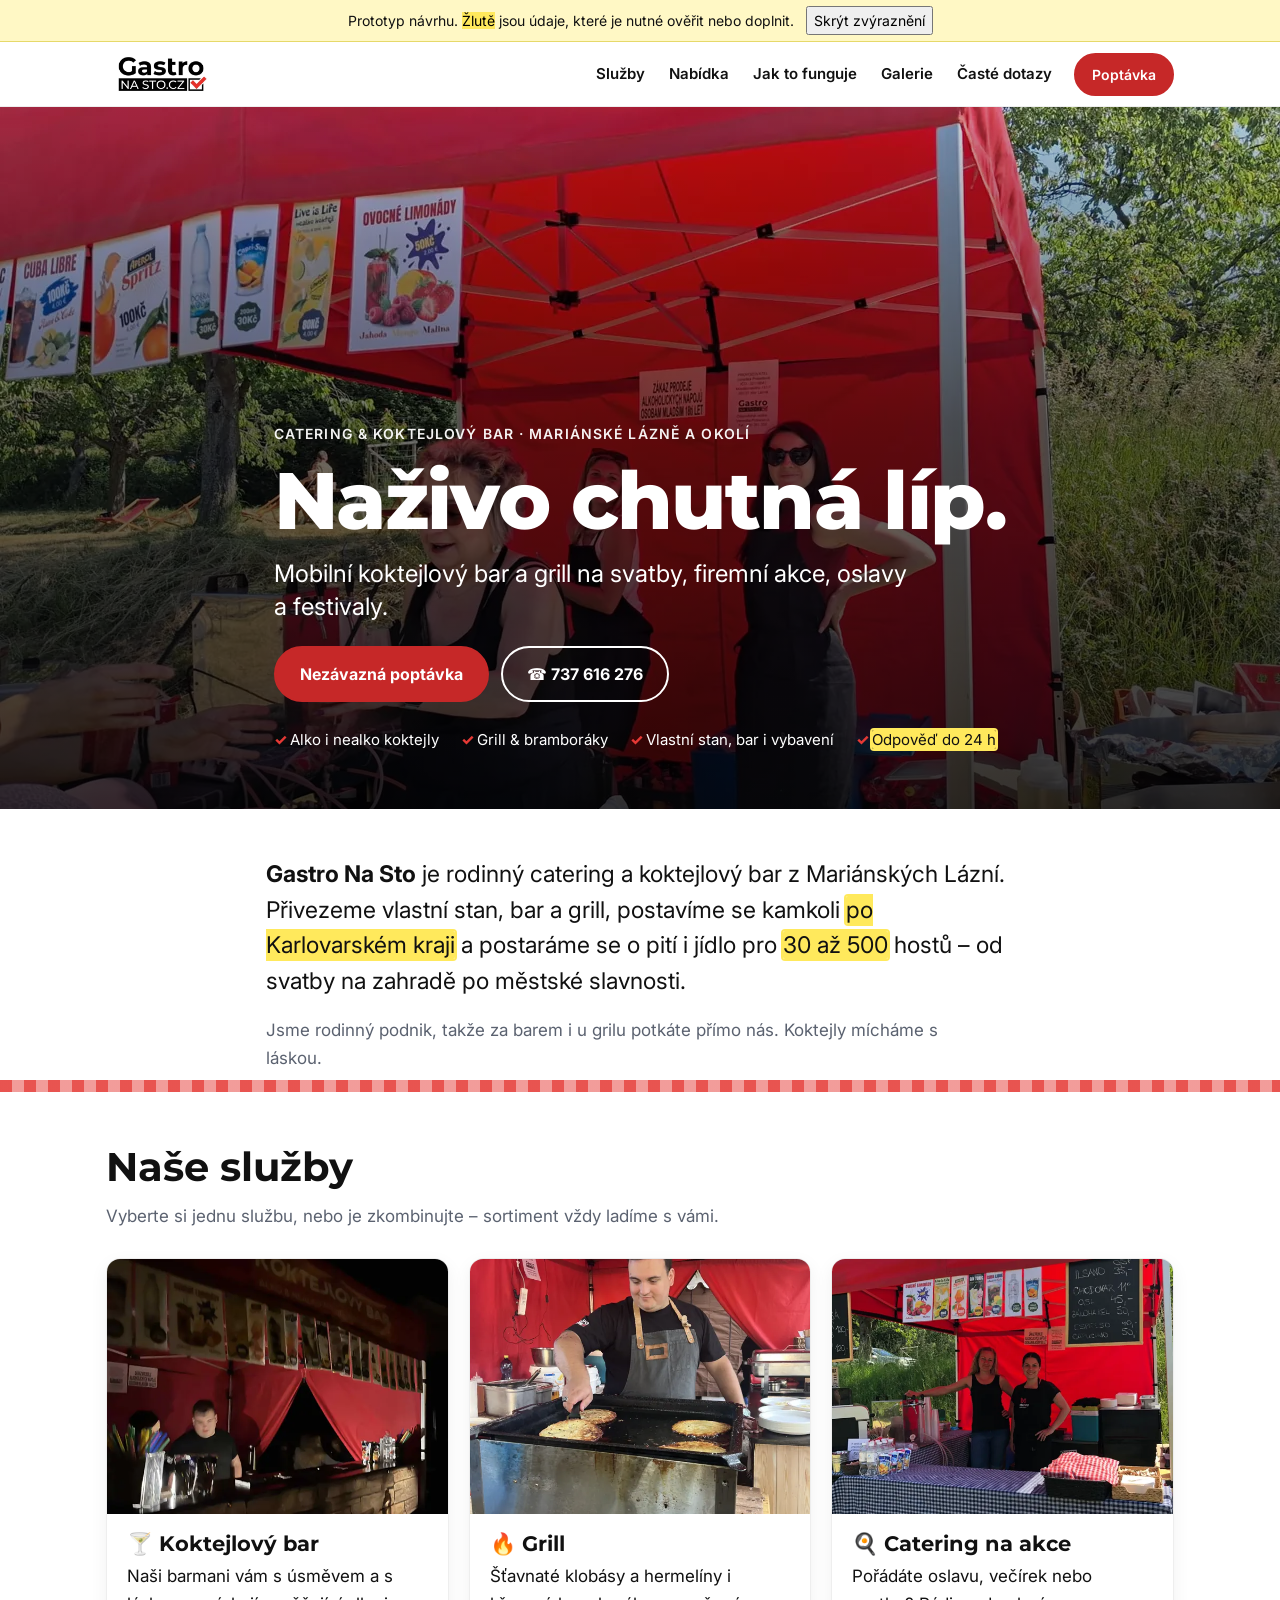
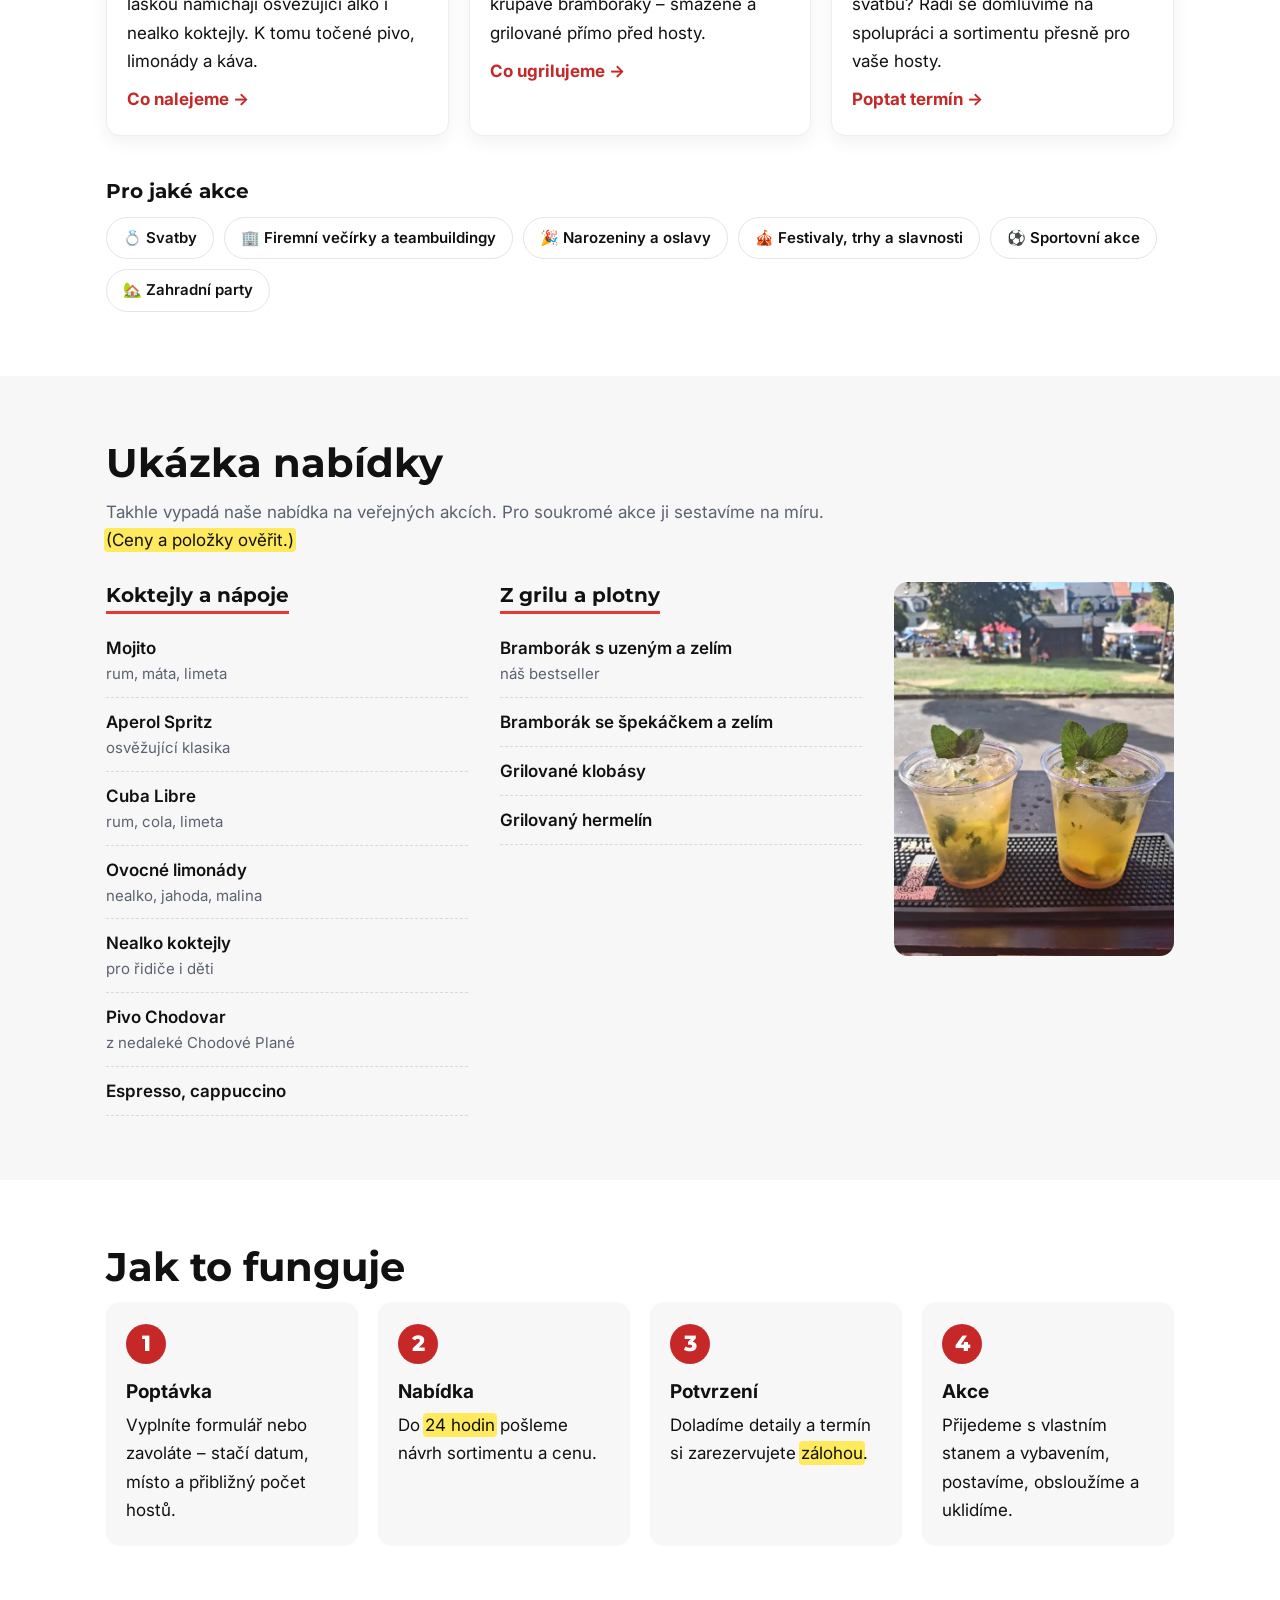
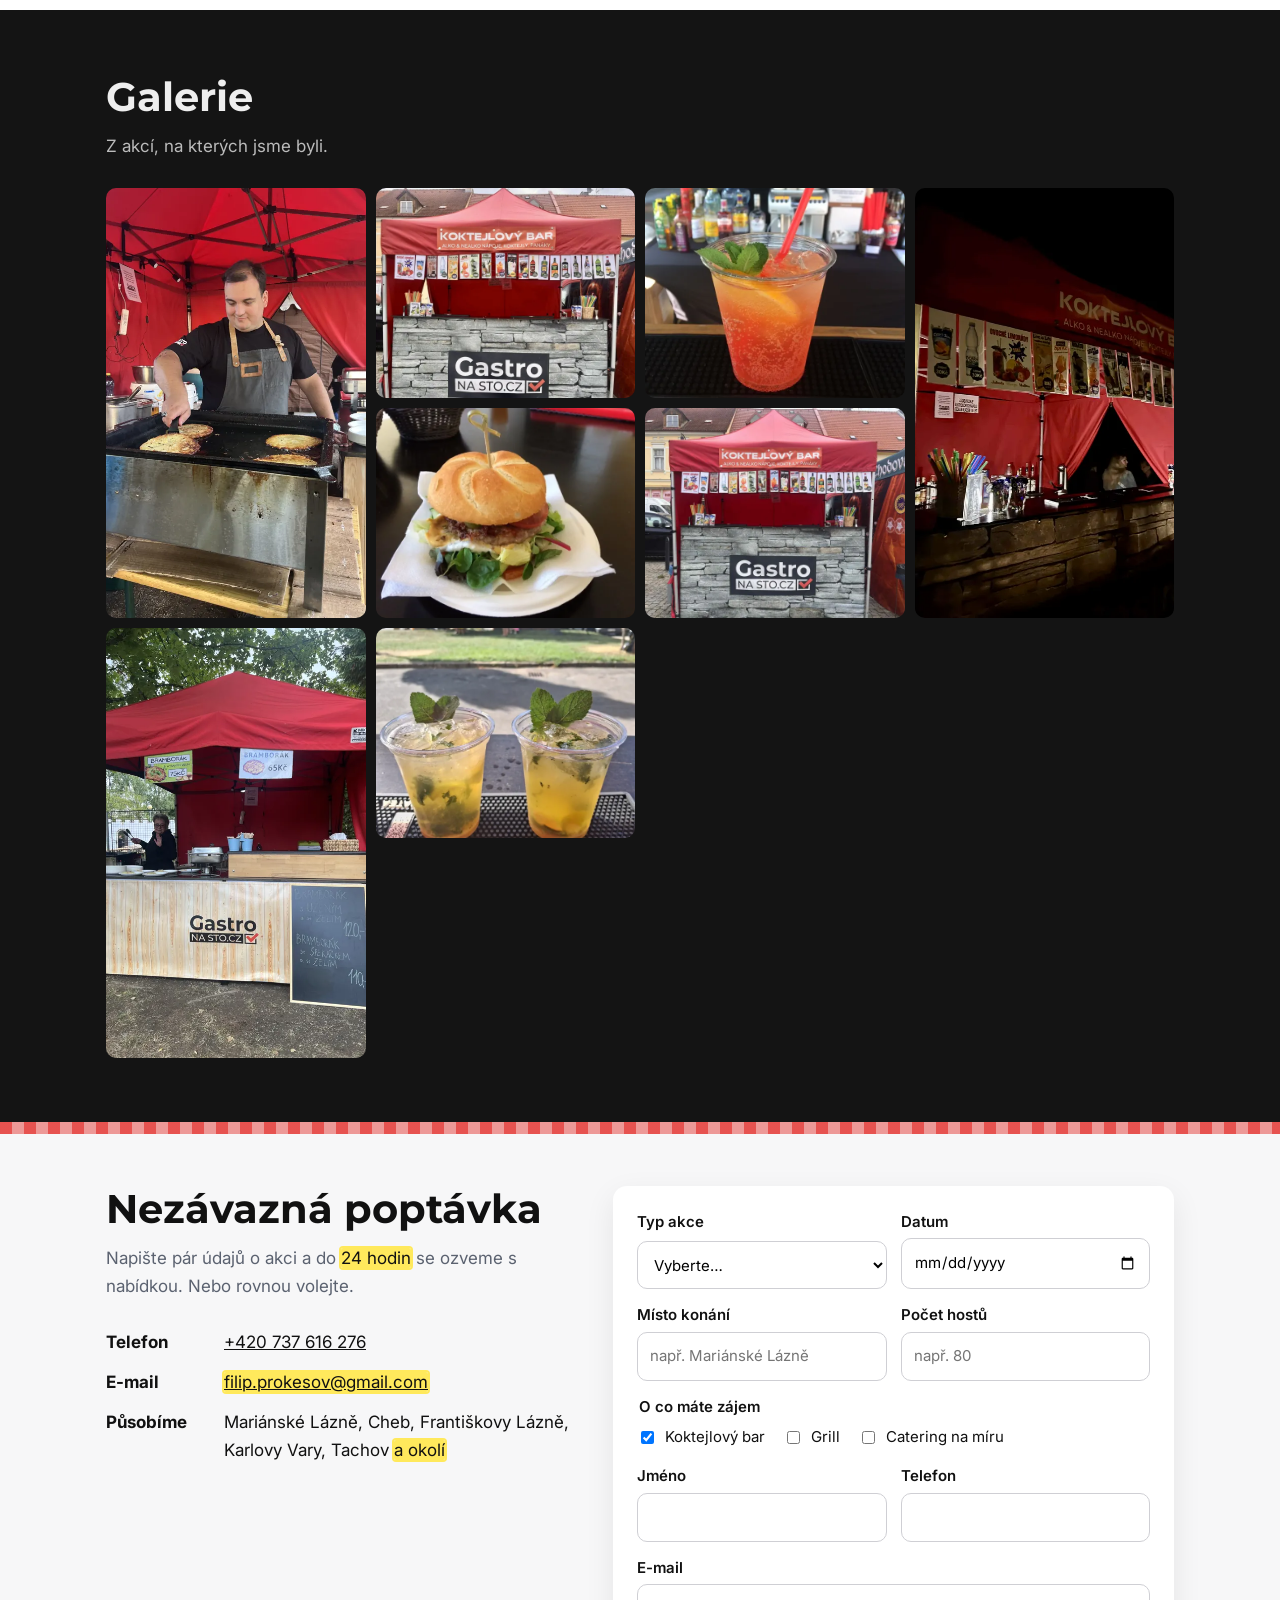
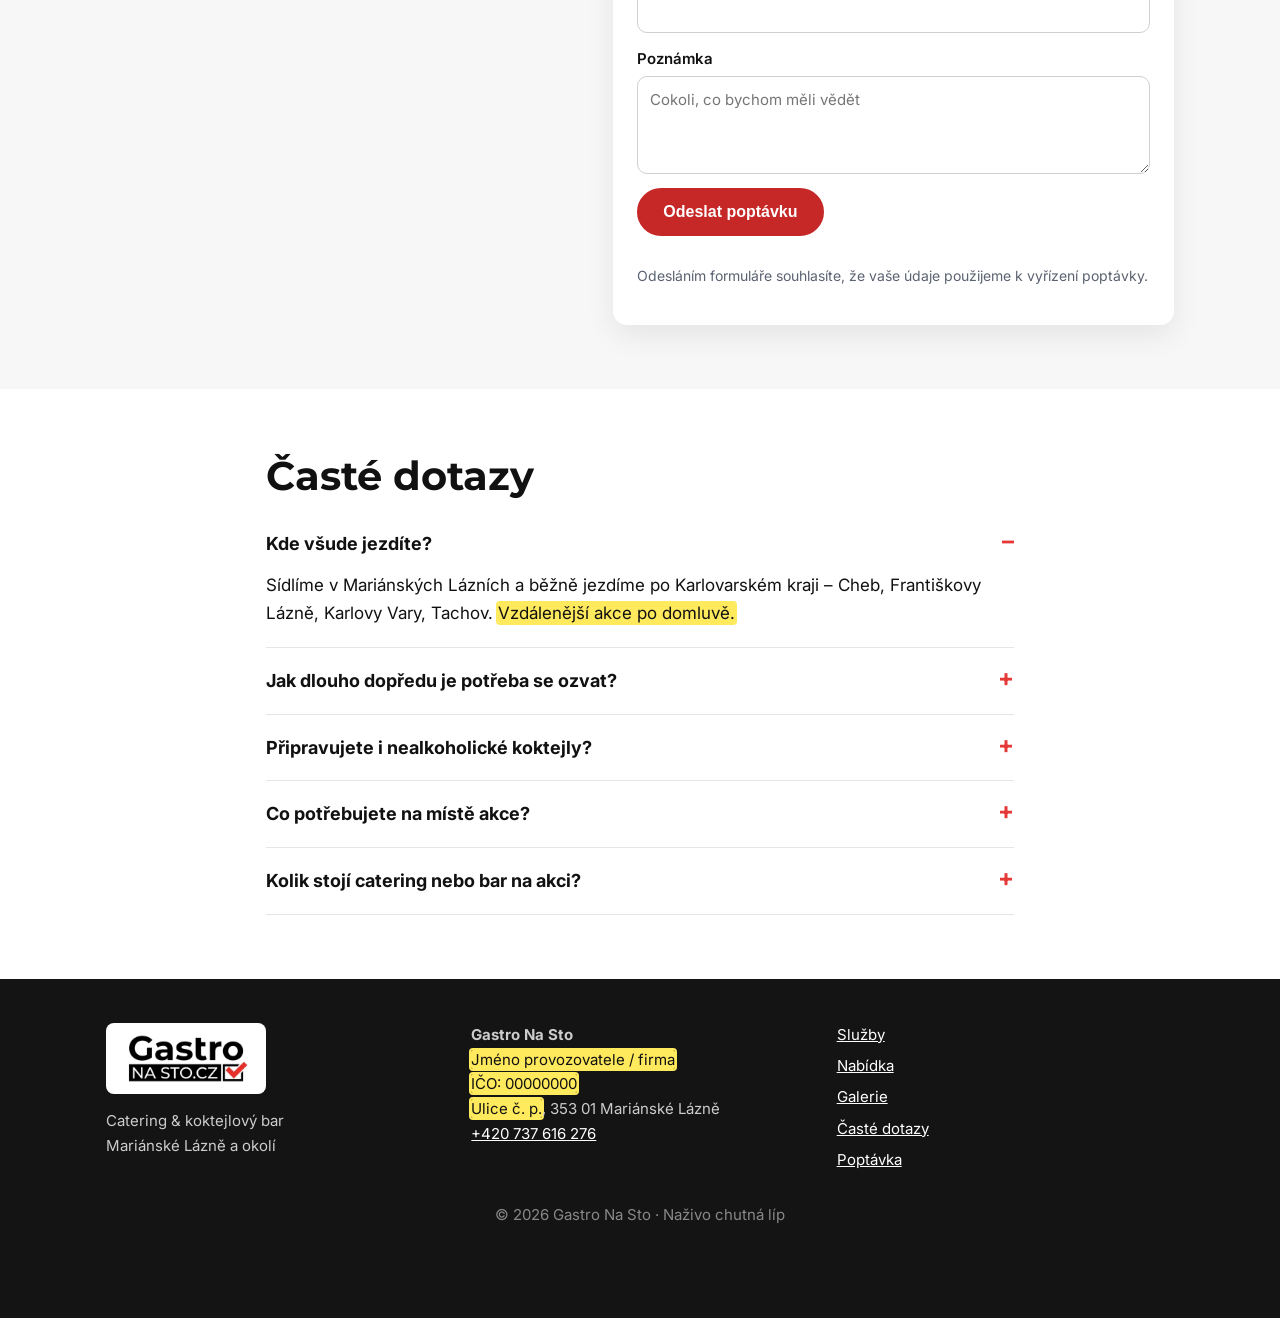
==== navrh/index.html @ 8b4c2d2b "Odstranit recenzi a hamburger z nabídky Co-Authored-By: Claude Opus 5.5 (1M context) <noreply@anthro" ====
<!doctype html>
<html lang="cs">
<head>
<meta charset="utf-8">
<meta name="viewport" content="width=device-width, initial-scale=1">
<title>Catering a koktejlový bar na akce | Mariánské Lázně | Gastro Na Sto</title>
<meta name="description" content="Mobilní koktejlový bar a grill na svatby, firemní večírky, oslavy a festivaly v Mariánských Lázních a okolí. Alko i nealko koktejly, bramboráky, klobásy. Nezávazná poptávka do 24 h.">
<link rel="canonical" href="https://gastronasto.eu/">
<meta name="robots" content="index, follow, max-image-preview:large">
<meta name="theme-color" content="#c62828">

<meta property="og:type" content="website">
<meta property="og:locale" content="cs_CZ">
<meta property="og:site_name" content="Gastro Na Sto">
<meta property="og:title" content="Gastro Na Sto – catering a koktejlový bar na vaši akci">
<meta property="og:description" content="Naživo chutná líp. Koktejlový bar a grill na svatby, firemní akce a festivaly v Mariánských Lázních a okolí.">
<meta property="og:url" content="https://gastronasto.eu/">
<meta property="og:image" content="https://gastronasto.eu/img/og-image.jpg">
<meta property="og:image:width" content="1200">
<meta property="og:image:height" content="630">
<meta name="twitter:card" content="summary_large_image">

<link rel="icon" href="img/favicon-32.png" sizes="32x32">
<link rel="apple-touch-icon" href="img/apple-touch-icon.png">
<link rel="preload" as="image" href="img/hero-1280.webp" imagesrcset="img/hero-640.webp 640w, img/hero-1280.webp 1280w" imagesizes="100vw">
<link rel="preconnect" href="https://fonts.googleapis.com">
<link rel="preconnect" href="https://fonts.gstatic.com" crossorigin>
<link href="https://fonts.googleapis.com/css2?family=Montserrat:wght@700;800&family=Inter:wght@400;600&display=swap" rel="stylesheet">
<link rel="stylesheet" href="style.css">

<!-- Strukturovaná data: firma, oblast působnosti, služby, FAQ. Žluté [DOPLNIT] hodnoty je nutné vyplnit před nasazením. -->
<script type="application/ld+json">
{
  "@context": "https://schema.org",
  "@graph": [
    {
      "@type": ["LocalBusiness", "FoodEstablishment"],
      "@id": "https://gastronasto.eu/#firma",
      "name": "Gastro Na Sto",
      "slogan": "Naživo chutná líp",
      "description": "Rodinný mobilní koktejlový bar a grill z Mariánských Lázní. Catering na svatby, firemní večírky, oslavy, festivaly a trhy v Mariánských Lázních a okolí.",
      "url": "https://gastronasto.eu/",
      "logo": "https://gastronasto.eu/img/logo.png",
      "image": ["https://gastronasto.eu/img/og-image.jpg"],
      "telephone": "+420737616276",
      "email": "filip.prokesov@gmail.com",
      "priceRange": "$$",
      "servesCuisine": ["Česká kuchyně", "Grill", "Koktejly"],
      "address": {
        "@type": "PostalAddress",
        "addressLocality": "Mariánské Lázně",
        "addressRegion": "Karlovarský kraj",
        "postalCode": "353 01",
        "addressCountry": "CZ"
      },
      "areaServed": [
        {"@type": "City", "name": "Mariánské Lázně"},
        {"@type": "City", "name": "Cheb"},
        {"@type": "City", "name": "Františkovy Lázně"},
        {"@type": "City", "name": "Karlovy Vary"},
        {"@type": "City", "name": "Tachov"},
        {"@type": "AdministrativeArea", "name": "Karlovarský kraj"}
      ],
      "hasOfferCatalog": {
        "@type": "OfferCatalog",
        "name": "Služby",
        "itemListElement": [
          {"@type": "Offer", "itemOffered": {"@type": "Service", "name": "Mobilní koktejlový bar", "description": "Alko i nealko koktejly, limonády, pivo a káva s obsluhou barmanů."}},
          {"@type": "Offer", "itemOffered": {"@type": "Service", "name": "Grill a street food", "description": "Klobásy, grilovaný hermelín, bramboráky."}},
          {"@type": "Offer", "itemOffered": {"@type": "Service", "name": "Catering na soukromé a firemní akce", "description": "Svatby, oslavy, firemní večírky – sortiment na míru."}}
        ]
      }
    },
    {
      "@type": "WebSite",
      "@id": "https://gastronasto.eu/#web",
      "url": "https://gastronasto.eu/",
      "name": "Gastro Na Sto",
      "inLanguage": "cs-CZ",
      "publisher": {"@id": "https://gastronasto.eu/#firma"}
    },
    {
      "@type": "FAQPage",
      "mainEntity": [
        {"@type": "Question", "name": "Kde všude jezdíte?", "acceptedAnswer": {"@type": "Answer", "text": "Sídlíme v Mariánských Lázních a běžně jezdíme po Karlovarském kraji – Cheb, Františkovy Lázně, Karlovy Vary, Tachov. Vzdálenější akce po domluvě."}},
        {"@type": "Question", "name": "Jak dlouho dopředu je potřeba se ozvat?", "acceptedAnswer": {"@type": "Answer", "text": "Na letní sezónu a svatby doporučujeme poptat 2–3 měsíce předem. Menší akce zvládneme i za pár týdnů, pokud máme volný termín."}},
        {"@type": "Question", "name": "Připravujete i nealkoholické koktejly?", "acceptedAnswer": {"@type": "Answer", "text": "Ano. Kromě klasik jako Mojito, Aperol Spritz nebo Cuba Libre připravujeme nealko verze a ovocné limonády."}},
        {"@type": "Question", "name": "Co potřebujete na místě akce?", "acceptedAnswer": {"@type": "Answer", "text": "Rovnou plochu zhruba 3 × 3 m pro stan a přípojku elektřiny 230 V. Stan, bar, grill i nádobí vozíme vlastní."}},
        {"@type": "Question", "name": "Kolik stojí catering nebo bar na akci?", "acceptedAnswer": {"@type": "Answer", "text": "Cena záleží na počtu hostů, délce akce a sortimentu. Po vyplnění poptávky pošleme nezávaznou nabídku do 24 hodin."}}
      ]
    }
  ]
}
</script>
</head>
<body class="show-todo">

<div class="proto-bar" role="note">
  Prototyp návrhu. <mark class="todo-mark">Žlutě</mark> jsou údaje, které je nutné ověřit nebo doplnit.
  <button type="button" id="toggle-todo">Skrýt zvýraznění</button>
</div>

<a class="skip" href="#obsah">Přeskočit na obsah</a>

<header class="gns-header">
  <div class="gns-wrap gns-header__in">
    <a href="#top" class="brand" aria-label="Gastro Na Sto – úvod">
      <img src="img/logo.webp" width="400" height="160" alt="Gastro Na Sto">
    </a>
    <button class="nav-toggle" aria-expanded="false" aria-controls="menu">
      <span class="sr">Menu</span><span class="bars" aria-hidden="true"></span>
    </button>
    <nav id="menu" class="nav" aria-label="Hlavní menu">
      <ul>
        <li><a href="#sluzby">Služby</a></li>
        <li><a href="#nabidka">Nabídka</a></li>
        <li><a href="#jak-to-funguje">Jak to funguje</a></li>
        <li><a href="#galerie">Galerie</a></li>
        <li><a href="#faq">Časté dotazy</a></li>
        <li class="nav-cta"><a class="gns-btn gns-btn--sm" href="#poptavka">Poptávka</a></li>
      </ul>
    </nav>
  </div>
</header>

<section id="top" class="gns-hero">
  <picture>
    <source type="image/webp" srcset="img/hero-640.webp 640w, img/hero-1280.webp 1280w" sizes="100vw">
    <img class="gns-hero__img" src="img/hero-1280.webp" alt="Obsluha Gastro Na Sto podává nápoje na letní akci pod červeným stanem" fetchpriority="high" width="1280" height="960">
  </picture>
  <div class="gns-hero__overlay"></div>
  <div class="gns-hero__inner gns-wrap">
    <p class="eyebrow">Catering &amp; koktejlový bar · Mariánské Lázně a okolí</p>
    <h1>
      <span class="display">Naživo chutná líp.</span>
      <span class="h1-sub">Mobilní koktejlový bar a grill na svatby, firemní akce, oslavy a festivaly.</span>
    </h1>
    <p class="hero-cta">
      <a class="gns-btn" href="#poptavka">Nezávazná poptávka</a>
      <a class="gns-btn gns-btn--ghost" href="tel:+420737616276">☎ 737 616 276</a>
    </p>
    <ul class="hero-points">
      <li>Alko i nealko koktejly</li>
      <li>Grill &amp; bramboráky</li>
      <li>Vlastní stan, bar i vybavení</li>
      <li><span data-todo>Odpověď do 24 h</span></li>
    </ul>
  </div>
</section>

<main id="obsah">

<!-- Krátký „odpovědní“ odstavec: přesně tohle si vytáhne Google i AI asistenti jako shrnutí firmy -->
<section class="gns-section intro">
  <div class="gns-wrap narrow">
    <p class="lead-xl">
      <strong>Gastro Na Sto</strong> je rodinný catering a koktejlový bar z Mariánských Lázní.
      Přivezeme vlastní stan, bar a grill, postavíme se kamkoli <span data-todo>po Karlovarském kraji</span>
      a postaráme se o pití i jídlo pro <span data-todo>30 až 500</span> hostů – od svatby na zahradě po městské slavnosti.
    </p>
    <p class="lead">Jsme rodinný podnik, takže za barem i u grilu potkáte přímo nás. Koktejly mícháme s láskou.</p>
  </div>
</section>

<section id="sluzby" class="gns-section gingham-top">
  <div class="gns-wrap">
    <h2>Naše služby</h2>
    <p class="lead">Vyberte si jednu službu, nebo je zkombinujte – sortiment vždy ladíme s vámi.</p>
    <div class="cards">
      <article class="card">
        <img src="img/bar-vecer-640.webp" alt="Barman za pultem večerního koktejlového baru" loading="lazy" width="640" height="853">
        <div class="card__body">
          <h3>🍸 Koktejlový bar</h3>
          <p>Naši barmani vám s úsměvem a s láskou namíchají osvěžující alko i nealko koktejly. K tomu točené pivo, limonády a káva.</p>
          <a class="more" href="#nabidka">Co nalejeme →</a>
        </div>
      </article>
      <article class="card">
        <img src="img/kuchar-640.webp" alt="Kuchař smaží křupavé bramboráky na plotně" loading="lazy" width="640" height="853">
        <div class="card__body">
          <h3>🔥 Grill</h3>
          <p>Šťavnaté klobásy a hermelíny i křupavé bramboráky – smažené a grilované přímo před hosty.</p>
          <a class="more" href="#nabidka">Co ugrilujeme →</a>
        </div>
      </article>
      <article class="card">
        <img src="img/stanek-ubrus-640.webp" alt="Obsluha za stánkem s károvaným ubrusem" loading="lazy" width="640" height="853">
        <div class="card__body">
          <h3>🍳 Catering na akce</h3>
          <p>Pořádáte oslavu, večírek nebo svatbu? Rádi se domluvíme na spolupráci a sortimentu přesně pro vaše hosty.</p>
          <a class="more" href="#poptavka">Poptat termín →</a>
        </div>
      </article>
    </div>

    <h3 class="sub-h">Pro jaké akce</h3>
    <ul class="chips">
      <li>💍 Svatby</li><li>🏢 Firemní večírky a teambuildingy</li><li>🎉 Narozeniny a oslavy</li>
      <li>🎪 Festivaly, trhy a slavnosti</li><li>⚽ Sportovní akce</li><li>🏡 Zahradní party</li>
    </ul>
  </div>
</section>

<section id="nabidka" class="gns-section gns-section--alt">
  <div class="gns-wrap">
    <h2>Ukázka nabídky</h2>
    <p class="lead">Takhle vypadá naše nabídka na veřejných akcích. Pro soukromé akce ji sestavíme na míru. <span data-todo>(Ceny a položky ověřit.)</span></p>
    <div class="menu-grid">
      <div class="menu-col">
        <h3>Koktejly a nápoje</h3>
        <ul class="menu">
          <li><span>Mojito</span><em>rum, máta, limeta</em></li>
          <li><span>Aperol Spritz</span><em>osvěžující klasika</em></li>
          <li><span>Cuba Libre</span><em>rum, cola, limeta</em></li>
          <li><span>Ovocné limonády</span><em>nealko, jahoda, malina</em></li>
          <li><span>Nealko koktejly</span><em>pro řidiče i děti</em></li>
          <li><span>Pivo Chodovar</span><em>z nedaleké Chodové Plané</em></li>
          <li><span>Espresso, cappuccino</span><em></em></li>
        </ul>
      </div>
      <div class="menu-col">
        <h3>Z grilu a plotny</h3>
        <ul class="menu">
          <li><span>Bramborák s uzeným a zelím</span><em>náš bestseller</em></li>
          <li><span>Bramborák se špekáčkem a zelím</span><em></em></li>
          <li><span>Grilované klobásy</span><em></em></li>
          <li><span>Grilovaný hermelín</span><em></em></li>
        </ul>
      </div>
      <figure class="menu-photo">
        <img src="img/mojito-640.webp" alt="Dvě mojita s čerstvou mátou na barovém pultu" loading="lazy" width="640" height="853">
      </figure>
    </div>
  </div>
</section>

<section id="jak-to-funguje" class="gns-section">
  <div class="gns-wrap">
    <h2>Jak to funguje</h2>
    <ol class="steps">
      <li><strong>Poptávka</strong><span>Vyplníte formulář nebo zavoláte – stačí datum, místo a přibližný počet hostů.</span></li>
      <li><strong>Nabídka</strong><span>Do <span data-todo>24 hodin</span> pošleme návrh sortimentu a cenu.</span></li>
      <li><strong>Potvrzení</strong><span>Doladíme detaily a termín si zarezervujete <span data-todo>zálohou</span>.</span></li>
      <li><strong>Akce</strong><span>Přijedeme s vlastním stanem a vybavením, postavíme, obsloužíme a uklidíme.</span></li>
    </ol>
  </div>
</section>

<section id="galerie" class="gns-section gns-section--dark">
  <div class="gns-wrap">
    <h2>Galerie</h2>
    <p class="lead">Z akcí, na kterých jsme byli.</p>
    <div class="gallery">
      <a href="img/kuchar-1280.webp" class="g-tall"><img src="img/kuchar-640.webp" alt="Kuchař smaží bramboráky na plotně pod červeným stanem" loading="lazy" width="640" height="853"></a>
      <a href="img/bar-pult-1280.webp"><img src="img/bar-pult-640.webp" alt="Mobilní koktejlový bar s kamenným pultem a logem Gastro Na Sto" loading="lazy" width="640" height="512"></a>
      <a href="img/spritz-640.webp"><img src="img/spritz-640.webp" alt="Oranžový spritz s mátou a pomerančem" loading="lazy" width="640" height="853"></a>
      <a href="img/bar-vecer-2-1280.webp" class="g-tall"><img src="img/bar-vecer-2-640.webp" alt="Večerní koktejlový bar s nabídkou nápojů na červené plachtě" loading="lazy" width="640" height="853"></a>
      <a href="img/hamburger-640.webp"><img src="img/hamburger-640.webp" alt="Hamburger se salátem na talíři" loading="lazy" width="640" height="480"></a>
      <a href="img/namesti-1280.webp"><img src="img/namesti-640.webp" alt="Koktejlový bar Gastro Na Sto na náměstí" loading="lazy" width="640" height="480"></a>
      <a href="img/bramboraky-stanek-1280.webp" class="g-tall"><img src="img/bramboraky-stanek-640.webp" alt="Stánek s bramboráky, dřevěný pult a tabule s nabídkou" loading="lazy" width="640" height="853"></a>
      <a href="img/mojito-640.webp"><img src="img/mojito-640.webp" alt="Dvě mojita s mátou" loading="lazy" width="640" height="853"></a>
    </div>
  </div>
</section>

<section id="poptavka" class="gns-section gns-section--alt gingham-top">
  <div class="gns-wrap form-wrap">
    <div>
      <h2>Nezávazná poptávka</h2>
      <p class="lead">Napište pár údajů o akci a do <span data-todo>24 hodin</span> se ozveme s nabídkou. Nebo rovnou volejte.</p>
      <ul class="contact">
        <li><strong>Telefon</strong><a href="tel:+420737616276">+420 737 616 276</a></li>
        <li><strong>E-mail</strong><a href="mailto:filip.prokesov@gmail.com"><span data-todo>filip.prokesov@gmail.com</span></a></li>
        <li><strong>Působíme</strong><span>Mariánské Lázně, Cheb, Františkovy Lázně, Karlovy Vary, Tachov <span data-todo>a okolí</span></span></li>
      </ul>
    </div>
    <form class="form" action="#" method="post" onsubmit="event.preventDefault();alert('Prototyp – formulář zatím nikam neodesílá.');">
      <div class="row">
        <label>Typ akce
          <select name="typ" required>
            <option value="">Vyberte…</option><option>Svatba</option><option>Firemní akce</option><option>Oslava / narozeniny</option><option>Festival / trh / slavnost</option><option>Jiné</option>
          </select>
        </label>
        <label>Datum<input type="date" name="datum" required></label>
      </div>
      <div class="row">
        <label>Místo konání<input name="misto" placeholder="např. Mariánské Lázně" required></label>
        <label>Počet hostů<input type="number" name="hoste" min="1" inputmode="numeric" placeholder="např. 80"></label>
      </div>
      <fieldset>
        <legend>O co máte zájem</legend>
        <label class="check"><input type="checkbox" name="sluzba" value="bar" checked> Koktejlový bar</label>
        <label class="check"><input type="checkbox" name="sluzba" value="grill"> Grill</label>
        <label class="check"><input type="checkbox" name="sluzba" value="catering"> Catering na míru</label>
      </fieldset>
      <div class="row">
        <label>Jméno<input name="jmeno" autocomplete="name" required></label>
        <label>Telefon<input type="tel" name="tel" autocomplete="tel" required></label>
      </div>
      <label>E-mail<input type="email" name="email" autocomplete="email"></label>
      <label>Poznámka<textarea name="zprava" rows="3" placeholder="Cokoli, co bychom měli vědět"></textarea></label>
      <button class="gns-btn" type="submit">Odeslat poptávku</button>
      <p class="muted small">Odesláním formuláře souhlasíte, že vaše údaje použijeme k vyřízení poptávky.</p>
    </form>
  </div>
</section>

<section id="faq" class="gns-section">
  <div class="gns-wrap narrow">
    <h2>Časté dotazy</h2>
    <details open><summary>Kde všude jezdíte?</summary><p>Sídlíme v Mariánských Lázních a běžně jezdíme po Karlovarském kraji – Cheb, Františkovy Lázně, Karlovy Vary, Tachov. <span data-todo>Vzdálenější akce po domluvě.</span></p></details>
    <details><summary>Jak dlouho dopředu je potřeba se ozvat?</summary><p><span data-todo>Na letní sezónu a svatby doporučujeme poptat 2–3 měsíce předem.</span> Menší akce zvládneme i za pár týdnů, pokud máme volný termín.</p></details>
    <details><summary>Připravujete i nealkoholické koktejly?</summary><p>Ano. Kromě klasik jako Mojito, Aperol Spritz nebo Cuba Libre připravujeme nealko verze a ovocné limonády.</p></details>
    <details><summary>Co potřebujete na místě akce?</summary><p><span data-todo>Rovnou plochu zhruba 3 × 3 m pro stan a přípojku elektřiny 230 V.</span> Stan, bar, grill i nádobí vozíme vlastní.</p></details>
    <details><summary>Kolik stojí catering nebo bar na akci?</summary><p>Cena záleží na počtu hostů, délce akce a sortimentu. Po vyplnění poptávky pošleme nezávaznou nabídku <span data-todo>do 24 hodin</span>.</p></details>
  </div>
</section>

</main>

<footer class="gns-footer">
  <div class="gns-wrap footer-grid">
    <div>
      <img src="img/logo.webp" width="200" height="80" alt="Gastro Na Sto" loading="lazy">
      <p>Catering &amp; koktejlový bar<br>Mariánské Lázně a okolí</p>
    </div>
    <address>
      <strong>Gastro Na Sto</strong><br>
      <span data-todo>Jméno provozovatele / firma</span><br>
      <span data-todo>IČO: 00000000</span><br>
      <span data-todo>Ulice č. p.</span>, 353 01 Mariánské Lázně<br>
      <a href="tel:+420737616276">+420 737 616 276</a>
    </address>
    <nav aria-label="Patička">
      <a href="#sluzby">Služby</a><a href="#nabidka">Nabídka</a><a href="#galerie">Galerie</a><a href="#faq">Časté dotazy</a><a href="#poptavka">Poptávka</a>
    </nav>
  </div>
  <p class="copy">&copy; 2026 Gastro Na Sto · Naživo chutná líp</p>
</footer>

<a class="mobile-call" href="tel:+420737616276">☎ Zavolat</a>

<script>
  const t=document.querySelector('.nav-toggle'),m=document.getElementById('menu');
  t.addEventListener('click',()=>{const o=t.getAttribute('aria-expanded')==='true';t.setAttribute('aria-expanded',!o);m.classList.toggle('open',!o);});
  m.addEventListener('click',e=>{if(e.target.closest('a')){t.setAttribute('aria-expanded','false');m.classList.remove('open');}});
  const b=document.getElementById('toggle-todo');
  b.addEventListener('click',()=>{const on=document.body.classList.toggle('show-todo');b.textContent=on?'Skrýt zvýraznění':'Zobrazit zvýraznění';});
</script>
</body>
</html>
---- navrh/style.css ----
/* Gastro Na Sto – návrh redesignu
   Vychází z původního tématu gns-bistro-editable: stejné tokeny, sticky hlavička,
   hero s tmavým překryvem, karty se zaoblením 14px, pilulková tlačítka.
   Nové: Montserrat (odpovídá písmu loga), károvaný motiv ubrusu, tmavá galerie. */

:root{
  --c-text:#111;
  --c-accent:#c62828;        /* původní #e53935 ztmavená kvůli kontrastu bílého textu (4,2:1 → 5,6:1) */
  --c-accent-bright:#e53935; /* původní červená – dekorace, ikony, hover */
  --c-bg:#fff;
  --c-muted:#5b6270;
  --c-card:#f7f7f8;
  --c-dark:#141414;
  --max:1100px;
  --radius:14px;
  --gingham:repeating-linear-gradient(90deg,rgba(229,57,53,.9) 0 12px,transparent 12px 24px),
            repeating-linear-gradient(0deg,rgba(229,57,53,.55) 0 12px,#fff 12px 24px);
}
*{box-sizing:border-box}
html{scroll-behavior:smooth;scroll-padding-top:76px}
body{margin:0;font:17px/1.65 Inter,system-ui,-apple-system,"Segoe UI",Roboto,Arial,sans-serif;color:var(--c-text);background:var(--c-bg)}
img{max-width:100%;height:auto;display:block}
h1,h2,h3{font-family:Montserrat,Inter,system-ui,sans-serif;line-height:1.15}
a{color:var(--c-accent)}
:focus-visible{outline:3px solid var(--c-accent-bright);outline-offset:3px}
.sr{position:absolute;width:1px;height:1px;overflow:hidden;clip-path:inset(50%)}
.skip{position:absolute;left:-999px;top:0;background:#000;color:#fff;padding:8px 12px;z-index:100}
.skip:focus{left:8px}
.gns-wrap{max-width:var(--max);margin:0 auto;padding:0 16px}
.narrow{max-width:780px}
.center{text-align:center}
.muted{color:var(--c-muted)}
.small{font-size:14px}

/* ====== Prototyp – zvýraznění k doplnění ====== */
.proto-bar{background:#fff8c5;border-bottom:1px solid #e6d96a;font-size:14px;padding:6px 16px;text-align:center}
.proto-bar button{margin-left:8px;font:inherit;cursor:pointer}
.todo-mark{background:#ffe95c}
.show-todo [data-todo]{background:#ffe95c;box-shadow:0 0 0 2px #ffe95c;border-radius:2px;color:#111}

/* ====== Header ====== */
.gns-header{position:sticky;top:0;z-index:50;background:#fff;border-bottom:1px solid #eee}
.gns-header__in{display:flex;align-items:center;justify-content:space-between;min-height:64px}
.brand img{height:44px;width:auto}
.nav ul{list-style:none;margin:0;padding:0;display:flex;align-items:center;gap:4px}
.nav a{display:block;padding:8px 10px;text-decoration:none;color:var(--c-text);font-weight:600;font-size:15px}
.nav a:hover{color:var(--c-accent-bright)}
.nav .nav-cta a{color:#fff;margin-left:8px}
.nav-toggle{display:none;background:none;border:0;padding:10px;cursor:pointer}
.bars,.bars::before,.bars::after{display:block;width:24px;height:2px;background:#111;position:relative;content:""}
.bars::before{position:absolute;top:-7px}.bars::after{position:absolute;top:7px}

/* ====== Buttons ====== */
.gns-btn{display:inline-block;padding:13px 24px;border-radius:9999px;background:var(--c-accent);color:#fff;font-weight:700;text-decoration:none;border:2px solid var(--c-accent);font-size:16px;cursor:pointer;transition:filter .15s,transform .15s}
.gns-btn:hover{filter:brightness(1.08);transform:translateY(-1px)}
.gns-btn--sm{padding:8px 16px!important;font-size:14px!important}
.gns-btn--ghost{background:transparent;border-color:#fff;color:#fff}

/* ====== Hero ====== */
.gns-hero{position:relative;min-height:min(78vh,720px);display:grid;align-items:end;color:#fff;overflow:hidden;background:#000}
.gns-hero__img{position:absolute;inset:0;width:100%;height:100%;object-fit:cover;object-position:50% 40%}
.gns-hero__overlay{position:absolute;inset:0;background:linear-gradient(180deg,rgba(0,0,0,.15) 0%,rgba(0,0,0,.55) 45%,rgba(0,0,0,.8) 100%)}
.gns-hero__inner{position:relative;padding-top:80px;padding-bottom:56px}
.eyebrow{text-transform:uppercase;letter-spacing:.08em;font-size:14px;font-weight:600;margin:0 0 10px;opacity:.95}
.gns-hero h1{margin:0 0 22px}
.display{display:block;font-weight:800;font-size:clamp(40px,8vw,80px);letter-spacing:-.02em}
.h1-sub{display:block;font-family:Inter,system-ui,sans-serif;font-weight:400;font-size:clamp(18px,2.4vw,24px);line-height:1.4;margin-top:10px;max-width:640px}
.hero-cta{display:flex;flex-wrap:wrap;gap:12px;margin:0 0 26px}
.hero-points{list-style:none;margin:0;padding:0;display:flex;flex-wrap:wrap;gap:8px 22px;font-size:15px}
.hero-points li::before{content:"✓ ";color:var(--c-accent-bright);font-weight:800}

/* ====== Sections ====== */
.gns-section{padding:64px 0}
.gns-section--alt{background:var(--c-card)}
.gns-section--dark{background:var(--c-dark);color:#eee}
.gns-section--dark a{color:#ff8a80}
.gns-section h2{font-size:clamp(28px,4vw,40px);margin:0 0 12px}
.gns-section .lead{color:var(--c-muted);margin:0 0 28px;max-width:720px}
.gns-section--dark .lead{color:#bbb}
.gingham-top{position:relative}
.gingham-top::before{content:"";position:absolute;left:0;right:0;top:0;height:12px;background:var(--gingham);opacity:.9}
.intro{padding:48px 0 8px}
.lead-xl{font-size:clamp(19px,2.2vw,23px);line-height:1.55;margin:0}
.lead-xl + .lead{margin:16px 0 0}
.sub-h{margin:44px 0 14px;font-size:20px}

.cards{display:grid;grid-template-columns:repeat(auto-fit,minmax(260px,1fr));gap:20px}
.card{background:#fff;border:1px solid #eee;border-radius:var(--radius);overflow:hidden;box-shadow:0 6px 18px rgba(0,0,0,.06);display:flex;flex-direction:column}
.card img{aspect-ratio:4/3;object-fit:cover;width:100%}
.card__body{padding:18px 20px 22px}
.card h3{margin:0 0 6px;font-size:21px}
.card p{margin:0 0 10px}
.more{font-weight:700;text-decoration:none}

.chips{list-style:none;margin:0;padding:0;display:flex;flex-wrap:wrap;gap:10px}
.chips li{background:#fff;border:1px solid #e5e5e5;border-radius:9999px;padding:8px 16px;font-weight:600;font-size:15px}

/* ====== Nabídka ====== */
.menu-grid{display:grid;grid-template-columns:1fr 1fr 280px;gap:32px;align-items:start}
.menu-col h3{margin:0 0 10px;font-size:20px;border-bottom:3px solid var(--c-accent-bright);display:inline-block;padding-bottom:4px}
.menu{list-style:none;margin:0;padding:0}
.menu li{display:flex;flex-direction:column;padding:10px 0;border-bottom:1px dashed #d8d8d8}
.menu span{font-weight:600}
.menu em{font-style:normal;color:var(--c-muted);font-size:15px}
.menu-photo{margin:0}
.menu-photo img{border-radius:var(--radius);aspect-ratio:3/4;object-fit:cover}

/* ====== Kroky ====== */
.steps{list-style:none;margin:0;padding:0;display:grid;grid-template-columns:repeat(auto-fit,minmax(220px,1fr));gap:20px;counter-reset:s}
.steps li{counter-increment:s;background:var(--c-card);border-radius:var(--radius);padding:22px 20px;position:relative}
.steps li::before{content:counter(s);font-family:Montserrat,sans-serif;font-weight:800;font-size:22px;color:#fff;background:var(--c-accent);width:40px;height:40px;border-radius:50%;display:grid;place-items:center;margin-bottom:12px}
.steps strong{display:block;font-size:19px;margin-bottom:4px}

/* ====== Galerie ====== */
.gallery{display:grid;grid-template-columns:repeat(4,1fr);grid-auto-rows:210px;grid-auto-flow:dense;gap:10px}
.gallery a{border-radius:10px;overflow:hidden;display:block}
.gallery img{width:100%;height:100%;object-fit:cover;transition:transform .3s}
.gallery a:hover img{transform:scale(1.04)}
.g-tall{grid-row:span 2}

/* ====== Reference ====== */
.quote{font-size:21px;font-style:italic;margin:0 0 12px;padding:24px;border-left:5px solid var(--c-accent-bright);background:var(--c-card);border-radius:0 var(--radius) var(--radius) 0;text-align:left}
.quote cite{display:block;margin-top:10px;font-size:15px;font-style:normal;color:var(--c-muted)}

/* ====== Poptávka ====== */
.form-wrap{display:grid;grid-template-columns:1fr 1.2fr;gap:40px;align-items:start}
.contact{list-style:none;margin:0;padding:0;display:grid;gap:12px}
.contact li{display:grid;grid-template-columns:110px 1fr;gap:8px}
.contact a{color:var(--c-text)}
.form{background:#fff;border-radius:var(--radius);padding:24px;box-shadow:0 10px 30px rgba(0,0,0,.08);display:grid;gap:14px}
.form .row{display:grid;grid-template-columns:1fr 1fr;gap:14px}
.form label{display:grid;gap:4px;font-weight:600;font-size:15px}
.form input,.form select,.form textarea{font:inherit;font-weight:400;padding:11px 12px;border:1px solid #cfcfd4;border-radius:10px;width:100%;background:#fff}
.form input:focus,.form select:focus,.form textarea:focus{border-color:var(--c-accent);outline:2px solid rgba(198,40,40,.2)}
.form fieldset{border:0;padding:0;margin:0;display:flex;flex-wrap:wrap;gap:8px 18px}
.form legend{font-weight:600;font-size:15px;margin-bottom:6px;width:100%}
.form .check{display:flex;align-items:center;gap:8px;font-weight:400}
.form .check input{width:auto}
.form .gns-btn{justify-self:start}

/* ====== FAQ ====== */
details{border-bottom:1px solid #e5e5e5;padding:6px 0}
summary{cursor:pointer;font-weight:700;font-size:18px;padding:12px 0;list-style:none;display:flex;justify-content:space-between;gap:12px}
summary::-webkit-details-marker{display:none}
summary::after{content:"+";color:var(--c-accent-bright);font-size:24px;line-height:1}
details[open] summary::after{content:"–"}
details p{margin:0 0 14px}

/* ====== Footer ====== */
.gns-footer{background:var(--c-dark);color:#ccc;padding:44px 0 90px;font-size:15px}
.gns-footer a{color:#fff}
.footer-grid{display:grid;grid-template-columns:1fr 1fr 1fr;gap:28px}
.gns-footer img{background:#fff;border-radius:8px;padding:6px;margin-bottom:10px;width:160px}
.gns-footer address{font-style:normal}
.gns-footer nav{display:grid;gap:6px}
.copy{text-align:center;color:#888;margin:30px 0 0}
.mobile-call{display:none}

/* ====== Responsivita ====== */
@media (max-width:900px){
  .menu-grid{grid-template-columns:1fr 1fr}
  .menu-photo{display:none}
  .form-wrap{grid-template-columns:1fr}
  .gallery{grid-template-columns:repeat(2,1fr);grid-auto-rows:180px}
  .footer-grid{grid-template-columns:1fr}
}
@media (max-width:760px){
  .nav-toggle{display:block}
  .nav{position:absolute;left:0;right:0;top:100%;background:#fff;border-bottom:1px solid #eee;display:none}
  .nav.open{display:block}
  .nav ul{flex-direction:column;align-items:stretch;padding:8px 16px 16px}
  .nav a{padding:12px 4px;font-size:17px}
  .nav .nav-cta a{margin:8px 0 0;text-align:center}
  .menu-grid{grid-template-columns:1fr}
  .form .row{grid-template-columns:1fr}
  .contact li{grid-template-columns:1fr;gap:0}
  .mobile-call{display:block;position:fixed;right:16px;bottom:16px;z-index:60;background:var(--c-accent);color:#fff;font-weight:700;text-decoration:none;padding:14px 20px;border-radius:9999px;box-shadow:0 8px 24px rgba(0,0,0,.25)}
}
@media (prefers-reduced-motion:reduce){*{scroll-behavior:auto!important;transition:none!important}}
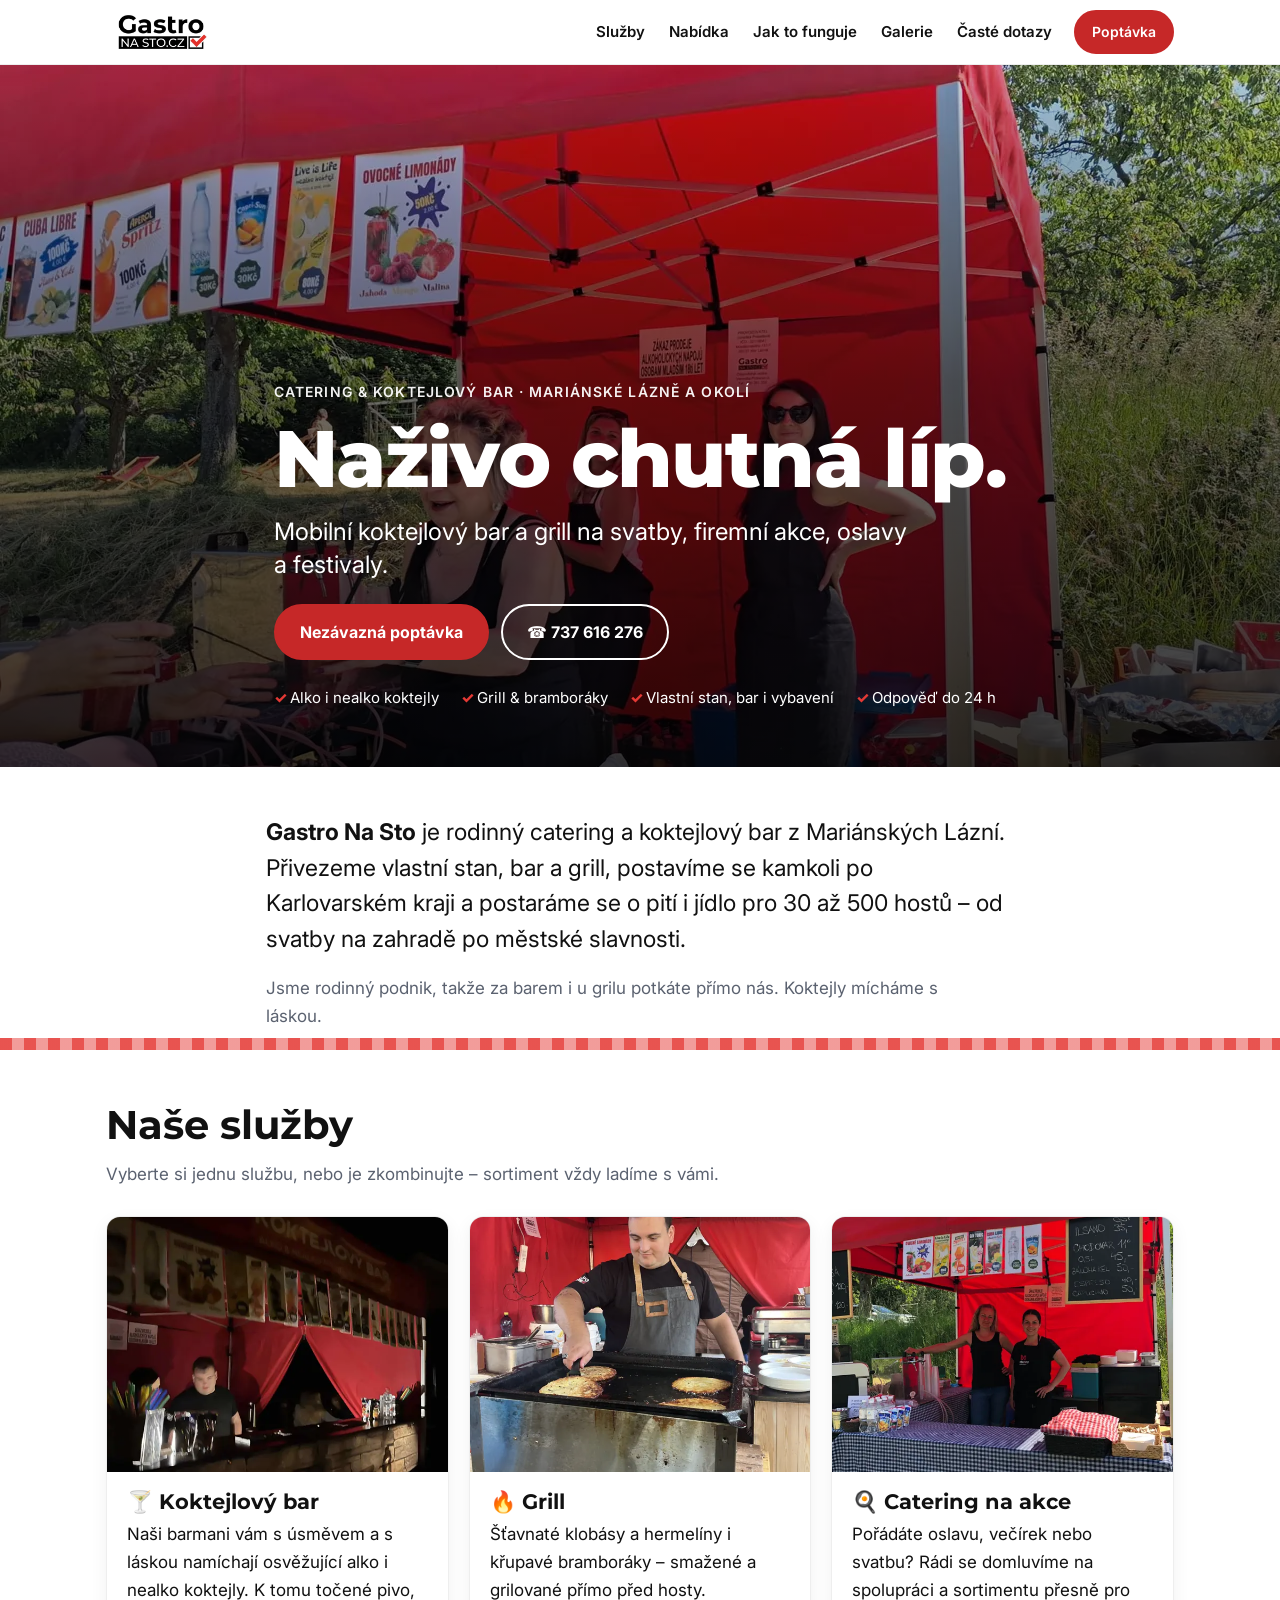
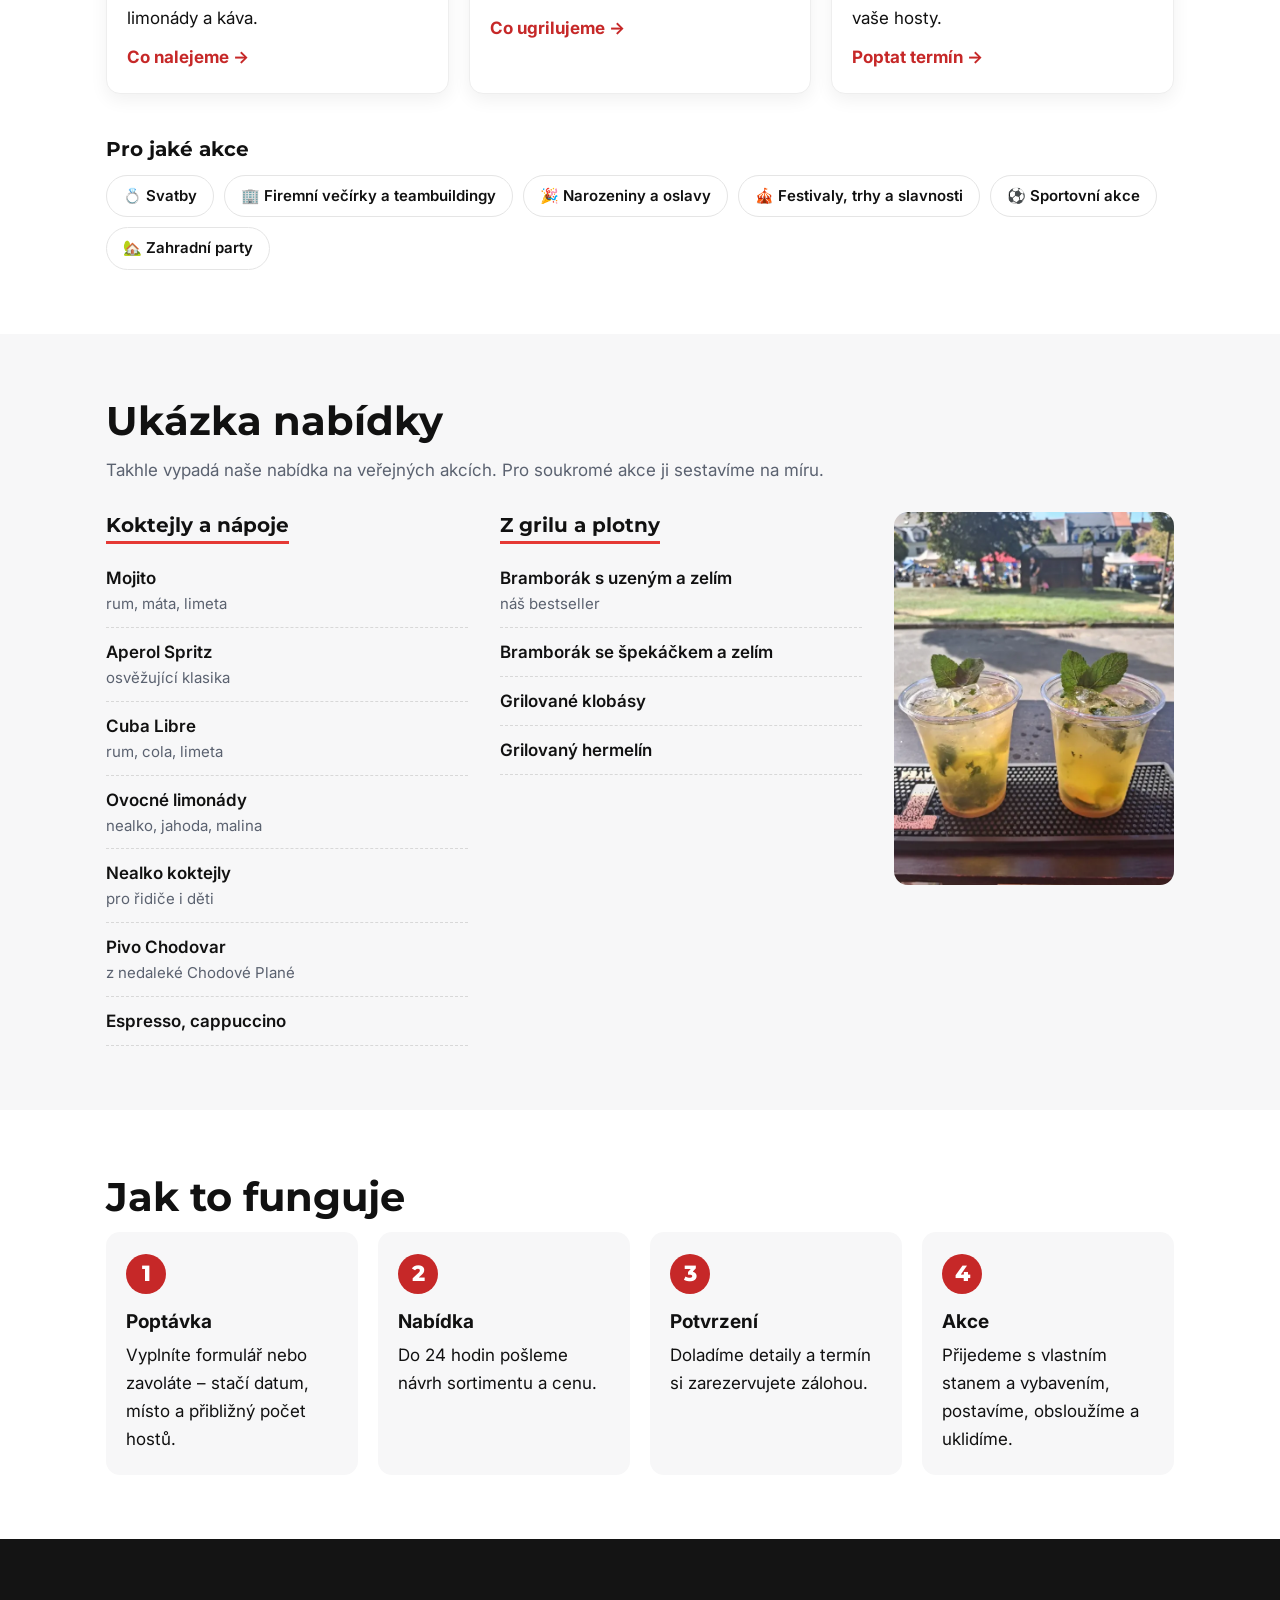
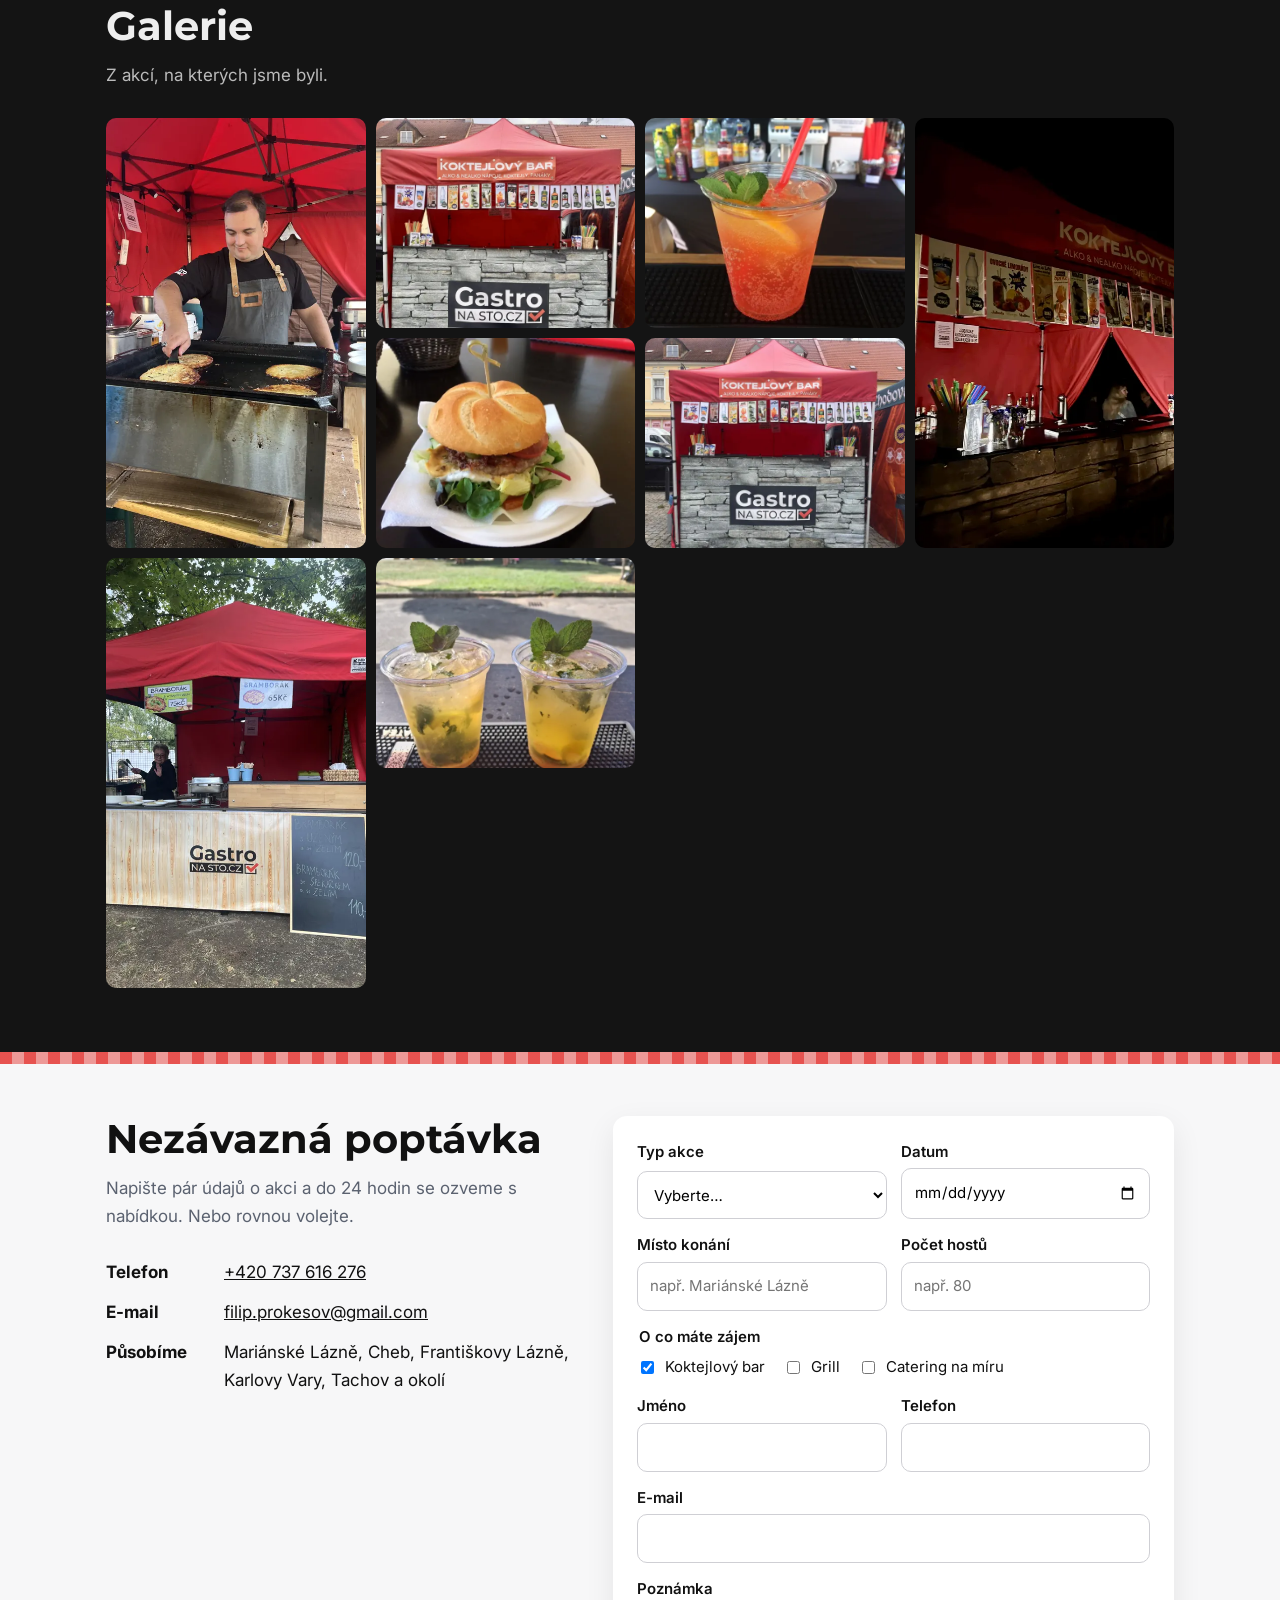
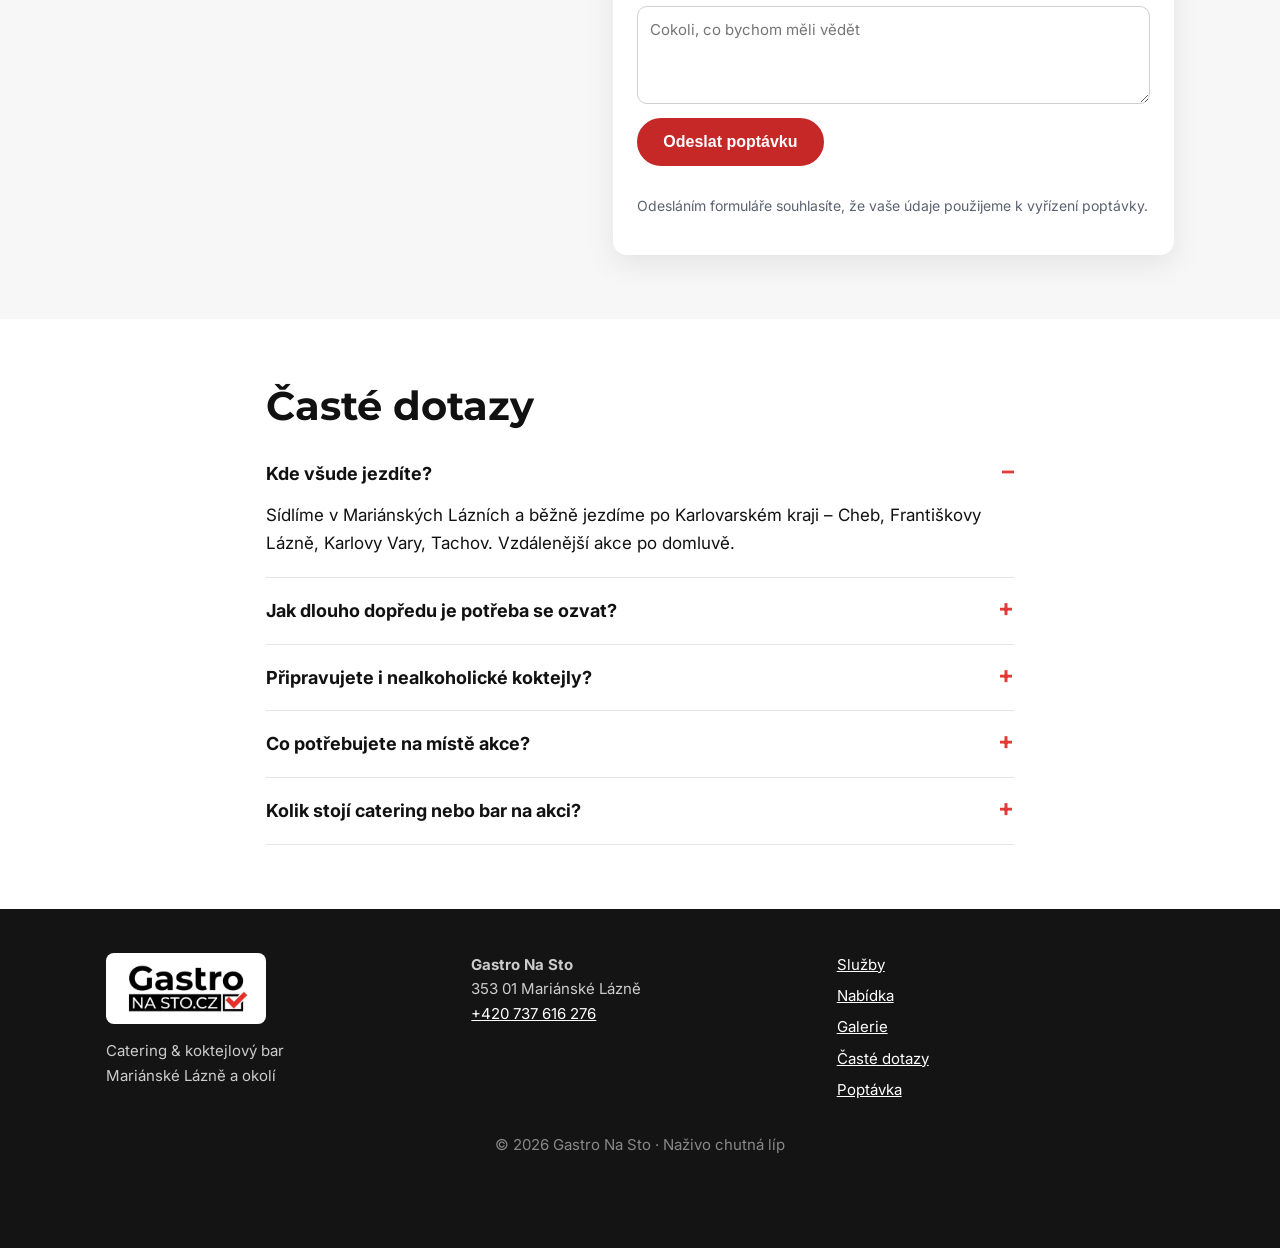
==== commit 04c43f76: "Odstranit pruh prototypu a žluté zvýraznění z živého webu Co-Authored-By: Claude Opus 5.5 (1M contex" ====
--- a/navrh/index.html
+++ b/navrh/index.html
@@ -93,12 +93,7 @@
 }
 </script>
 </head>
-<body class="show-todo">
-
-<div class="proto-bar" role="note">
-  Prototyp návrhu. <mark class="todo-mark">Žlutě</mark> jsou údaje, které je nutné ověřit nebo doplnit.
-  <button type="button" id="toggle-todo">Skrýt zvýraznění</button>
-</div>
+<body>
 
 <a class="skip" href="#obsah">Přeskočit na obsah</a>
 
@@ -204,7 +199,7 @@
 <section id="nabidka" class="gns-section gns-section--alt">
   <div class="gns-wrap">
     <h2>Ukázka nabídky</h2>
-    <p class="lead">Takhle vypadá naše nabídka na veřejných akcích. Pro soukromé akce ji sestavíme na míru. <span data-todo>(Ceny a položky ověřit.)</span></p>
+    <p class="lead">Takhle vypadá naše nabídka na veřejných akcích. Pro soukromé akce ji sestavíme na míru.</p>
     <div class="menu-grid">
       <div class="menu-col">
         <h3>Koktejly a nápoje</h3>
@@ -326,9 +321,7 @@
     </div>
     <address>
       <strong>Gastro Na Sto</strong><br>
-      <span data-todo>Jméno provozovatele / firma</span><br>
-      <span data-todo>IČO: 00000000</span><br>
-      <span data-todo>Ulice č. p.</span>, 353 01 Mariánské Lázně<br>
+      353 01 Mariánské Lázně<br>
       <a href="tel:+420737616276">+420 737 616 276</a>
     </address>
     <nav aria-label="Patička">
@@ -344,8 +337,6 @@
   const t=document.querySelector('.nav-toggle'),m=document.getElementById('menu');
   t.addEventListener('click',()=>{const o=t.getAttribute('aria-expanded')==='true';t.setAttribute('aria-expanded',!o);m.classList.toggle('open',!o);});
   m.addEventListener('click',e=>{if(e.target.closest('a')){t.setAttribute('aria-expanded','false');m.classList.remove('open');}});
-  const b=document.getElementById('toggle-todo');
-  b.addEventListener('click',()=>{const on=document.body.classList.toggle('show-todo');b.textContent=on?'Skrýt zvýraznění':'Zobrazit zvýraznění';});
 </script>
 </body>
 </html>
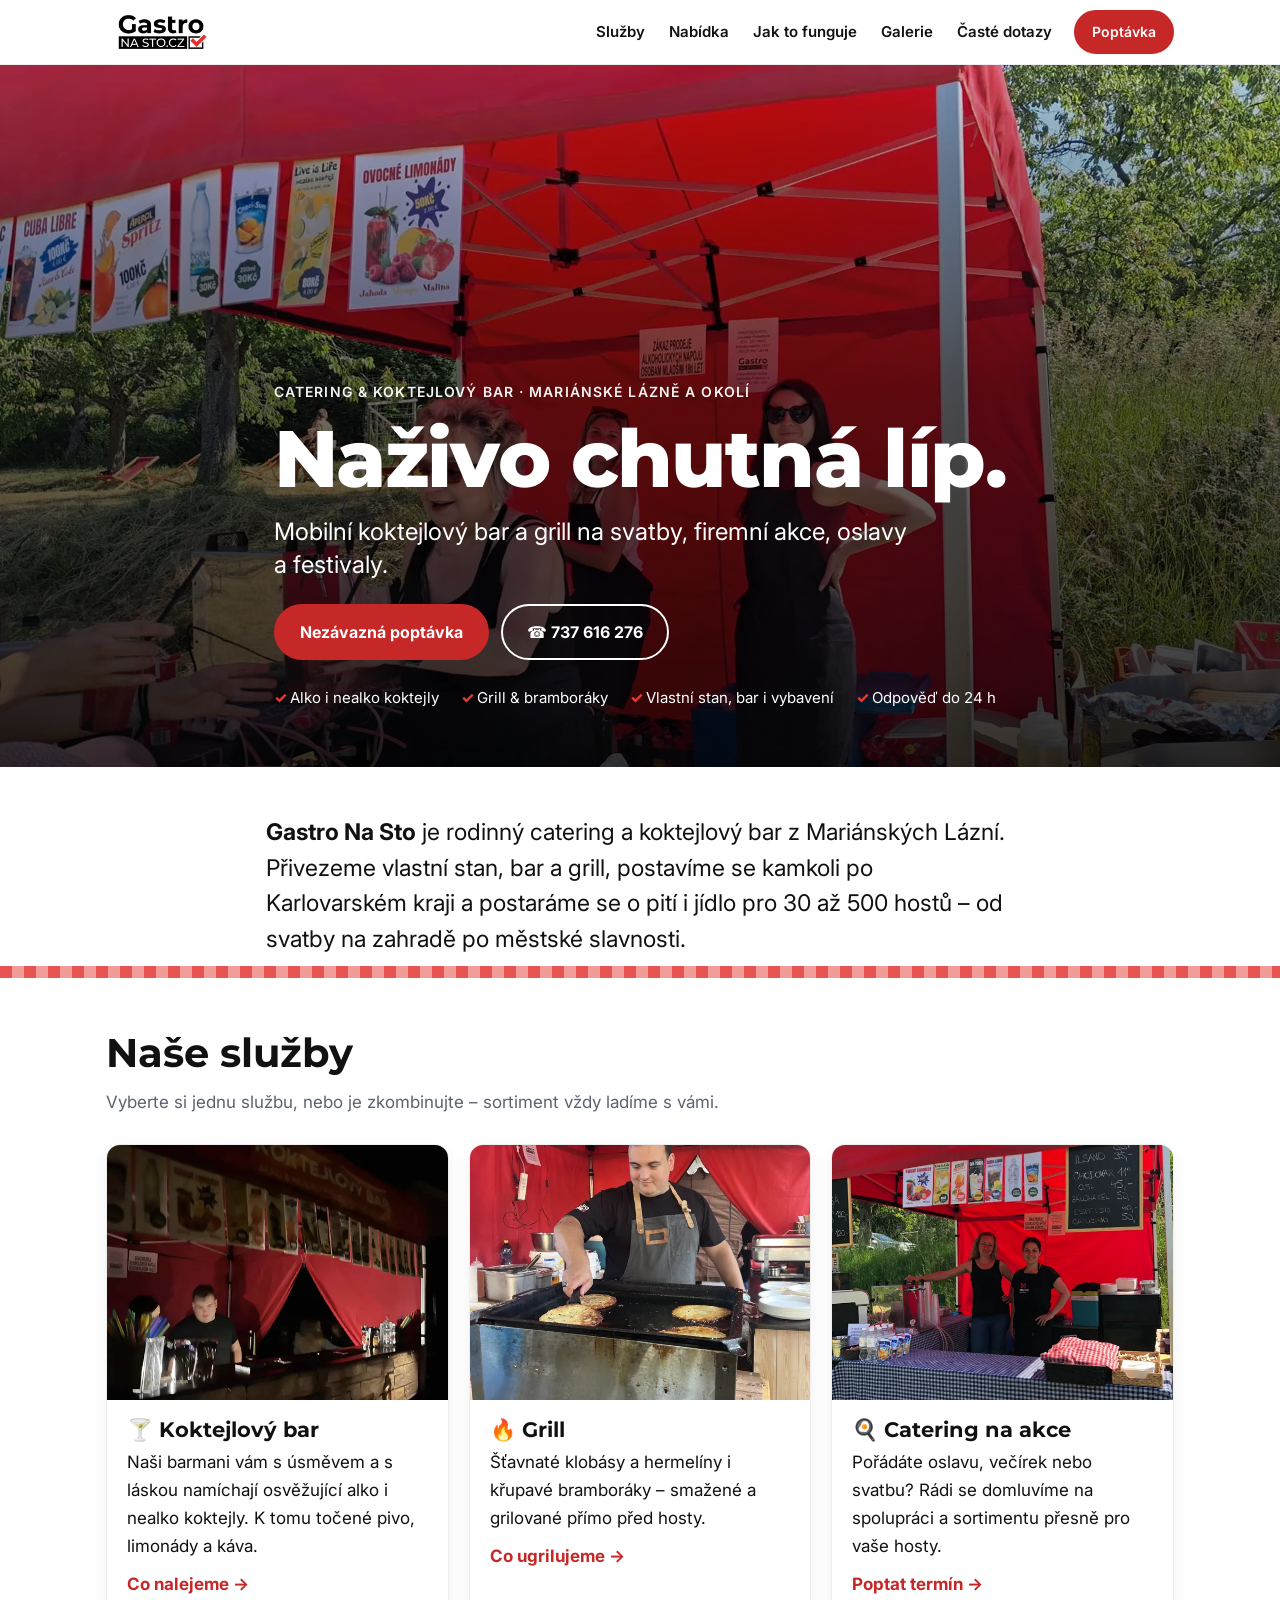
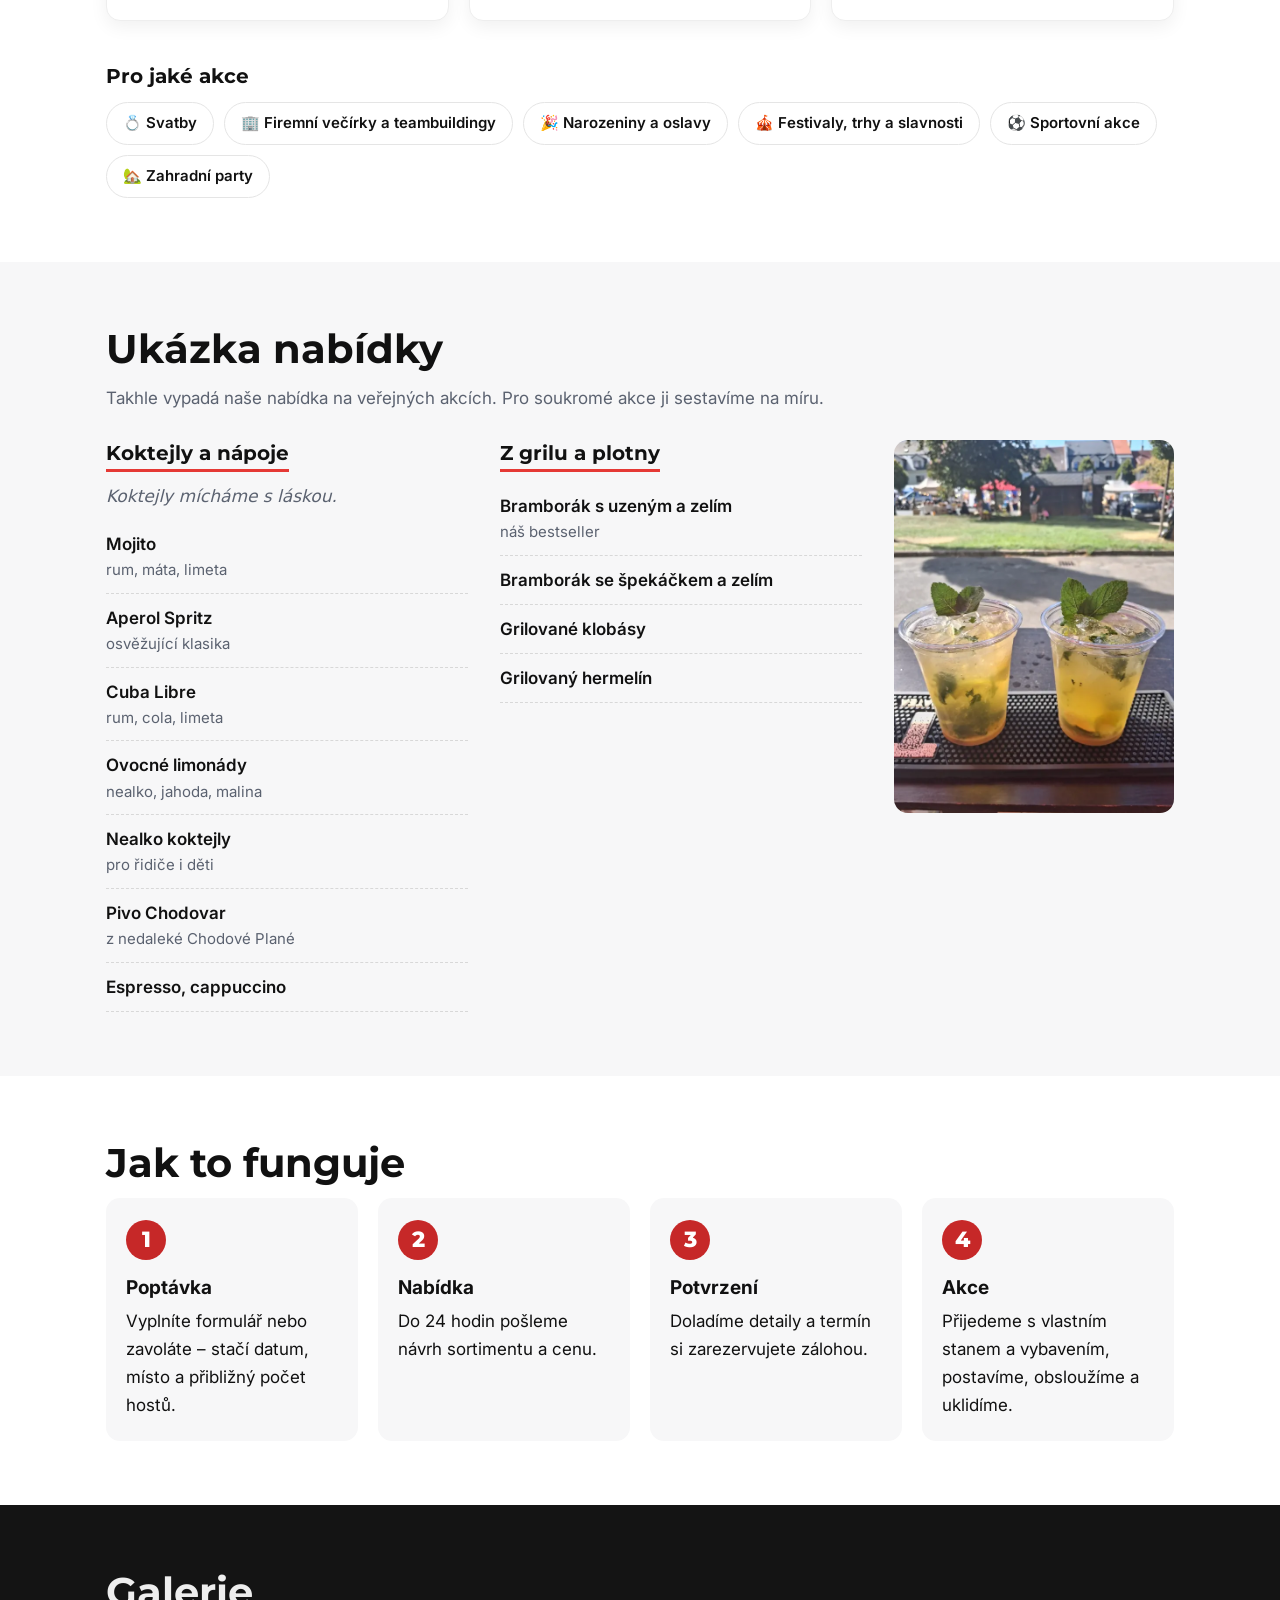
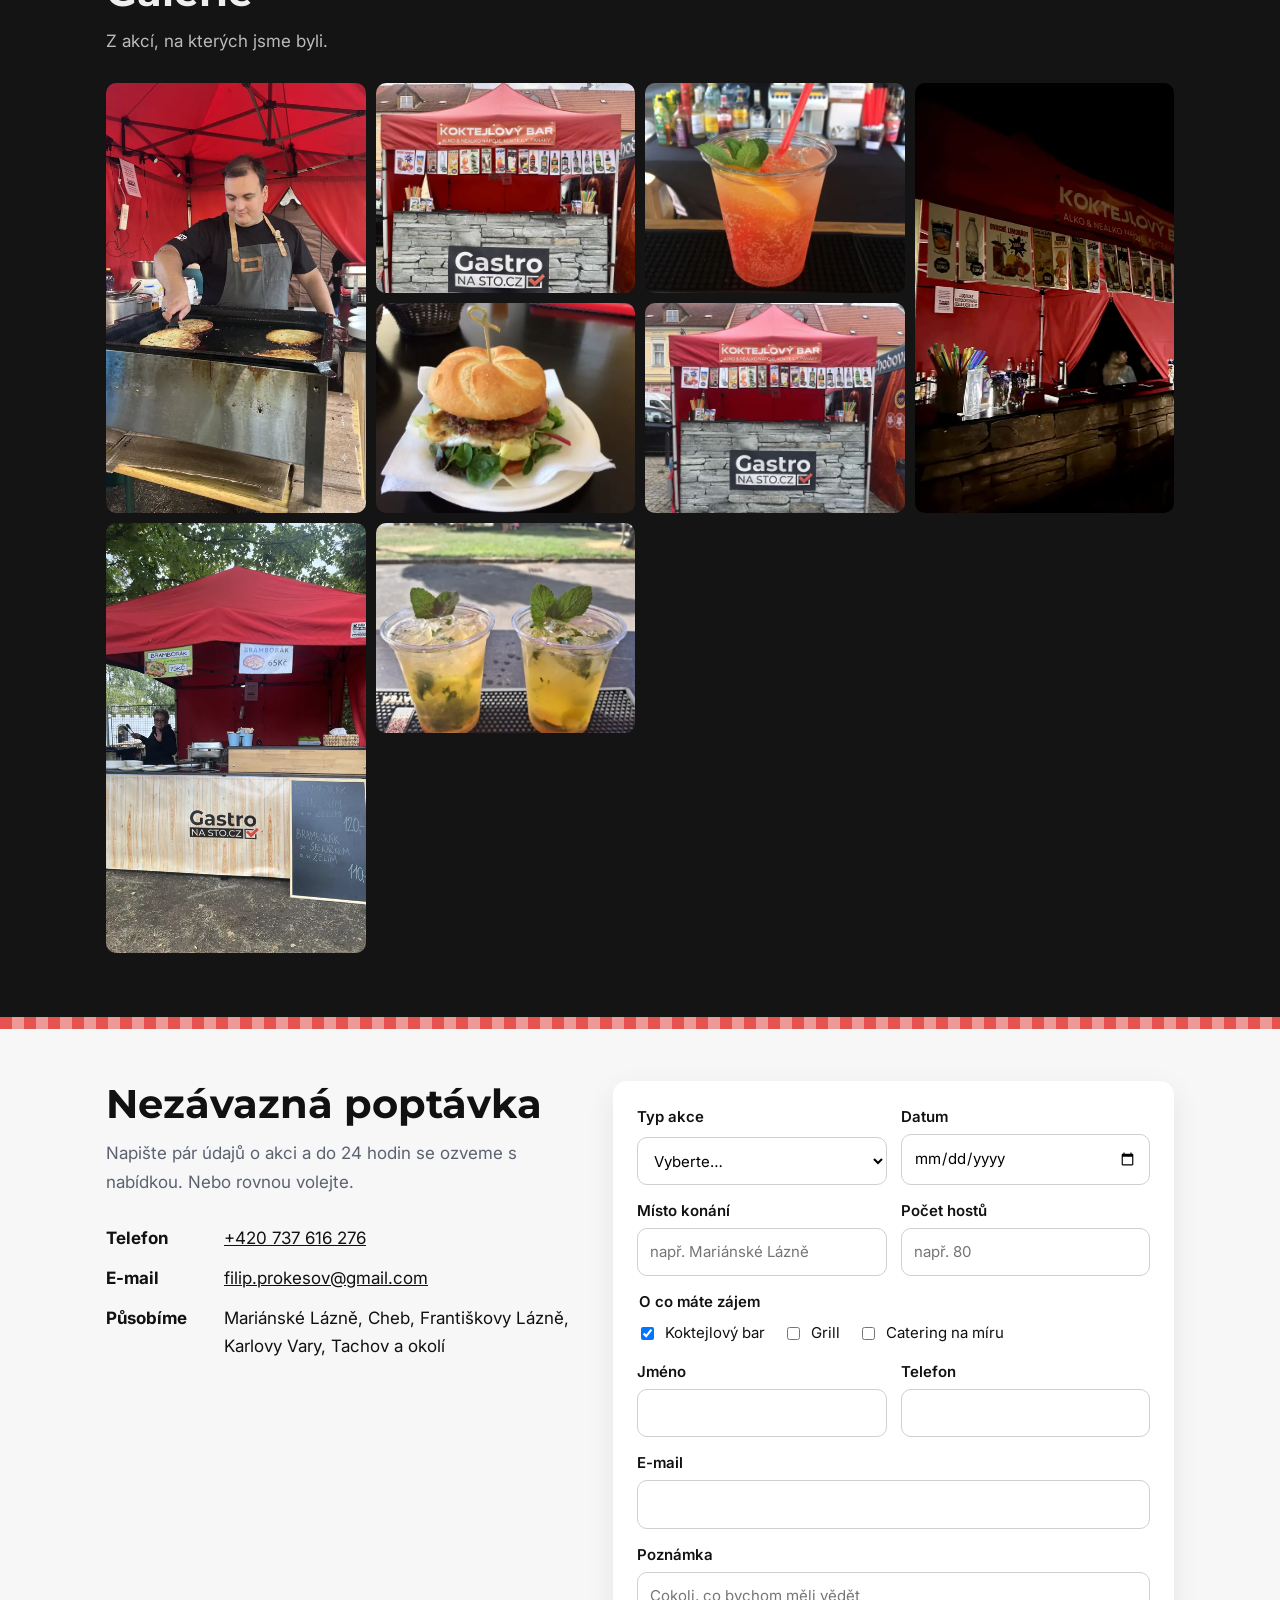
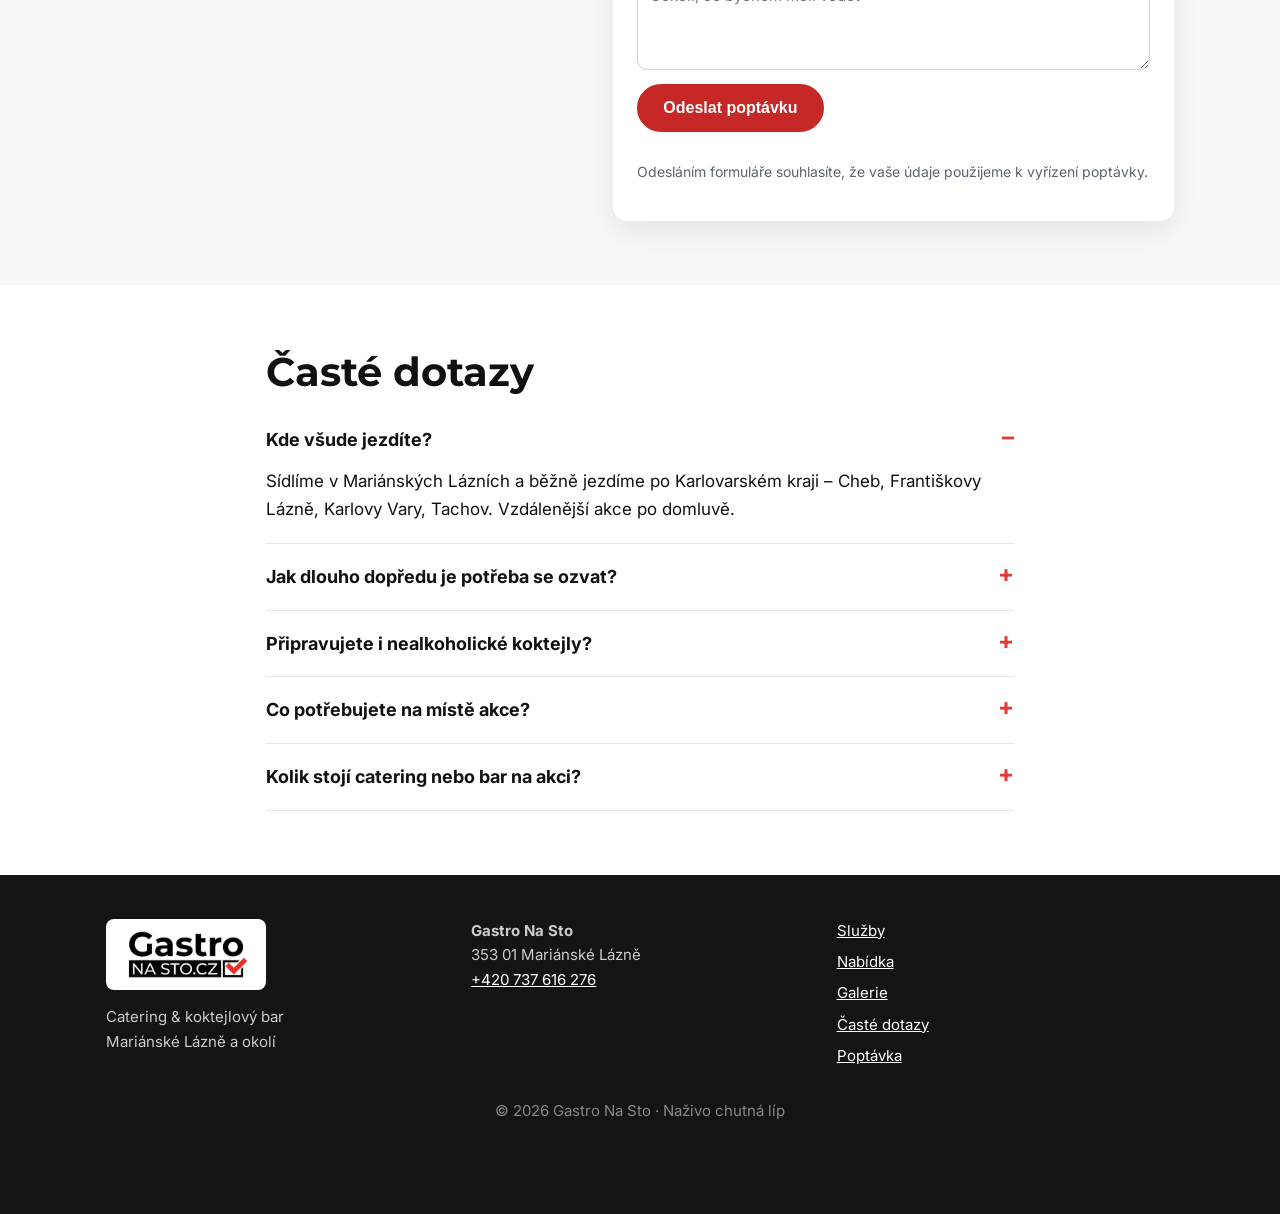
==== commit af525ae8: "Přesunout větu o koktejlech do nabídky, odstranit odstavec o rodinném podniku Co-Authored-By: Claude" ====
--- a/navrh/index.html
+++ b/navrh/index.html
@@ -153,7 +153,6 @@
       Přivezeme vlastní stan, bar a grill, postavíme se kamkoli <span data-todo>po Karlovarském kraji</span>
       a postaráme se o pití i jídlo pro <span data-todo>30 až 500</span> hostů – od svatby na zahradě po městské slavnosti.
     </p>
-    <p class="lead">Jsme rodinný podnik, takže za barem i u grilu potkáte přímo nás. Koktejly mícháme s láskou.</p>
   </div>
 </section>
 
@@ -203,6 +202,7 @@
     <div class="menu-grid">
       <div class="menu-col">
         <h3>Koktejly a nápoje</h3>
+        <p class="menu-note">Koktejly mícháme s láskou.</p>
         <ul class="menu">
           <li><span>Mojito</span><em>rum, máta, limeta</em></li>
           <li><span>Aperol Spritz</span><em>osvěžující klasika</em></li>
@@ -269,32 +269,38 @@
         <li><strong>Působíme</strong><span>Mariánské Lázně, Cheb, Františkovy Lázně, Karlovy Vary, Tachov <span data-todo>a okolí</span></span></li>
       </ul>
     </div>
-    <form class="form" action="#" method="post" onsubmit="event.preventDefault();alert('Prototyp – formulář zatím nikam neodesílá.');">
+    <form class="form" id="poptavka-form" action="https://formsubmit.co/filip.prokesov@gmail.com" method="post">
+      <input type="hidden" name="_subject" value="Nová poptávka z webu gastronasto.eu">
+      <input type="hidden" name="_template" value="table">
+      <input type="hidden" name="_captcha" value="false">
+      <input type="hidden" name="_next" value="https://gastronasto.eu/#poptavka-odeslano">
+      <input type="text" name="_honey" class="sr" tabindex="-1" autocomplete="off" aria-hidden="true">
       <div class="row">
         <label>Typ akce
-          <select name="typ" required>
+          <select name="Typ akce" required>
             <option value="">Vyberte…</option><option>Svatba</option><option>Firemní akce</option><option>Oslava / narozeniny</option><option>Festival / trh / slavnost</option><option>Jiné</option>
           </select>
         </label>
-        <label>Datum<input type="date" name="datum" required></label>
+        <label>Datum<input type="date" name="Datum" required></label>
       </div>
       <div class="row">
-        <label>Místo konání<input name="misto" placeholder="např. Mariánské Lázně" required></label>
-        <label>Počet hostů<input type="number" name="hoste" min="1" inputmode="numeric" placeholder="např. 80"></label>
+        <label>Místo konání<input name="Místo konání" placeholder="např. Mariánské Lázně" required></label>
+        <label>Počet hostů<input type="number" name="Počet hostů" min="1" inputmode="numeric" placeholder="např. 80"></label>
       </div>
       <fieldset>
         <legend>O co máte zájem</legend>
-        <label class="check"><input type="checkbox" name="sluzba" value="bar" checked> Koktejlový bar</label>
-        <label class="check"><input type="checkbox" name="sluzba" value="grill"> Grill</label>
-        <label class="check"><input type="checkbox" name="sluzba" value="catering"> Catering na míru</label>
+        <label class="check"><input type="checkbox" name="Koktejlový bar" value="ano" checked> Koktejlový bar</label>
+        <label class="check"><input type="checkbox" name="Grill" value="ano"> Grill</label>
+        <label class="check"><input type="checkbox" name="Catering na míru" value="ano"> Catering na míru</label>
       </fieldset>
       <div class="row">
-        <label>Jméno<input name="jmeno" autocomplete="name" required></label>
-        <label>Telefon<input type="tel" name="tel" autocomplete="tel" required></label>
+        <label>Jméno<input name="Jméno" autocomplete="name" required></label>
+        <label>Telefon<input type="tel" name="Telefon" autocomplete="tel" required></label>
       </div>
       <label>E-mail<input type="email" name="email" autocomplete="email"></label>
-      <label>Poznámka<textarea name="zprava" rows="3" placeholder="Cokoli, co bychom měli vědět"></textarea></label>
+      <label>Poznámka<textarea name="Poznámka" rows="3" placeholder="Cokoli, co bychom měli vědět"></textarea></label>
       <button class="gns-btn" type="submit">Odeslat poptávku</button>
+      <p class="form-msg" id="form-msg" role="status" aria-live="polite" hidden></p>
       <p class="muted small">Odesláním formuláře souhlasíte, že vaše údaje použijeme k vyřízení poptávky.</p>
     </form>
   </div>
@@ -337,6 +343,20 @@
   const t=document.querySelector('.nav-toggle'),m=document.getElementById('menu');
   t.addEventListener('click',()=>{const o=t.getAttribute('aria-expanded')==='true';t.setAttribute('aria-expanded',!o);m.classList.toggle('open',!o);});
   m.addEventListener('click',e=>{if(e.target.closest('a')){t.setAttribute('aria-expanded','false');m.classList.remove('open');}});
+  const f=document.getElementById('poptavka-form'),msg=document.getElementById('form-msg');
+  const ukaz=(text,ok)=>{msg.textContent=text;msg.className='form-msg '+(ok?'ok':'err');msg.hidden=false;};
+  if(location.hash==='#poptavka-odeslano'){ukaz('Děkujeme, poptávka dorazila. Ozveme se vám co nejdřív.',true);document.getElementById('poptavka').scrollIntoView();}
+  f.addEventListener('submit',async e=>{
+    e.preventDefault();
+    const btn=f.querySelector('button[type=submit]');btn.disabled=true;
+    try{
+      const r=await fetch(f.action.replace('formsubmit.co/','formsubmit.co/ajax/'),{method:'POST',headers:{'Accept':'application/json'},body:new FormData(f)});
+      const d=await r.json();
+      if(!r.ok||String(d.success)!=='true')throw new Error(d.message||'chyba');
+      f.reset();ukaz('Děkujeme, poptávka dorazila. Ozveme se vám co nejdřív.',true);
+    }catch(err){ukaz('Poptávku se nepodařilo odeslat. Zavolejte nám prosím na 737 616 276 nebo napište na filip.prokesov@gmail.com.',false);}
+    btn.disabled=false;
+  });
 </script>
 </body>
 </html>
--- a/navrh/style.css
+++ b/navrh/style.css
@@ -97,6 +97,7 @@
 
 /* ====== Nabídka ====== */
 .menu-grid{display:grid;grid-template-columns:1fr 1fr 280px;gap:32px;align-items:start}
+.menu-note{margin:0 0 10px;font-style:italic;color:var(--c-muted)}
 .menu-col h3{margin:0 0 10px;font-size:20px;border-bottom:3px solid var(--c-accent-bright);display:inline-block;padding-bottom:4px}
 .menu{list-style:none;margin:0;padding:0}
 .menu li{display:flex;flex-direction:column;padding:10px 0;border-bottom:1px dashed #d8d8d8}
@@ -136,6 +137,9 @@
 .form legend{font-weight:600;font-size:15px;margin-bottom:6px;width:100%}
 .form .check{display:flex;align-items:center;gap:8px;font-weight:400}
 .form .check input{width:auto}
+.form-msg{margin:0;padding:12px 14px;border-radius:10px;font-weight:600}
+.form-msg.ok{background:#e8f5e9;color:#1b5e20}
+.form-msg.err{background:#fdecea;color:#8e1c1c}
 .form .gns-btn{justify-self:start}
 
 /* ====== FAQ ====== */
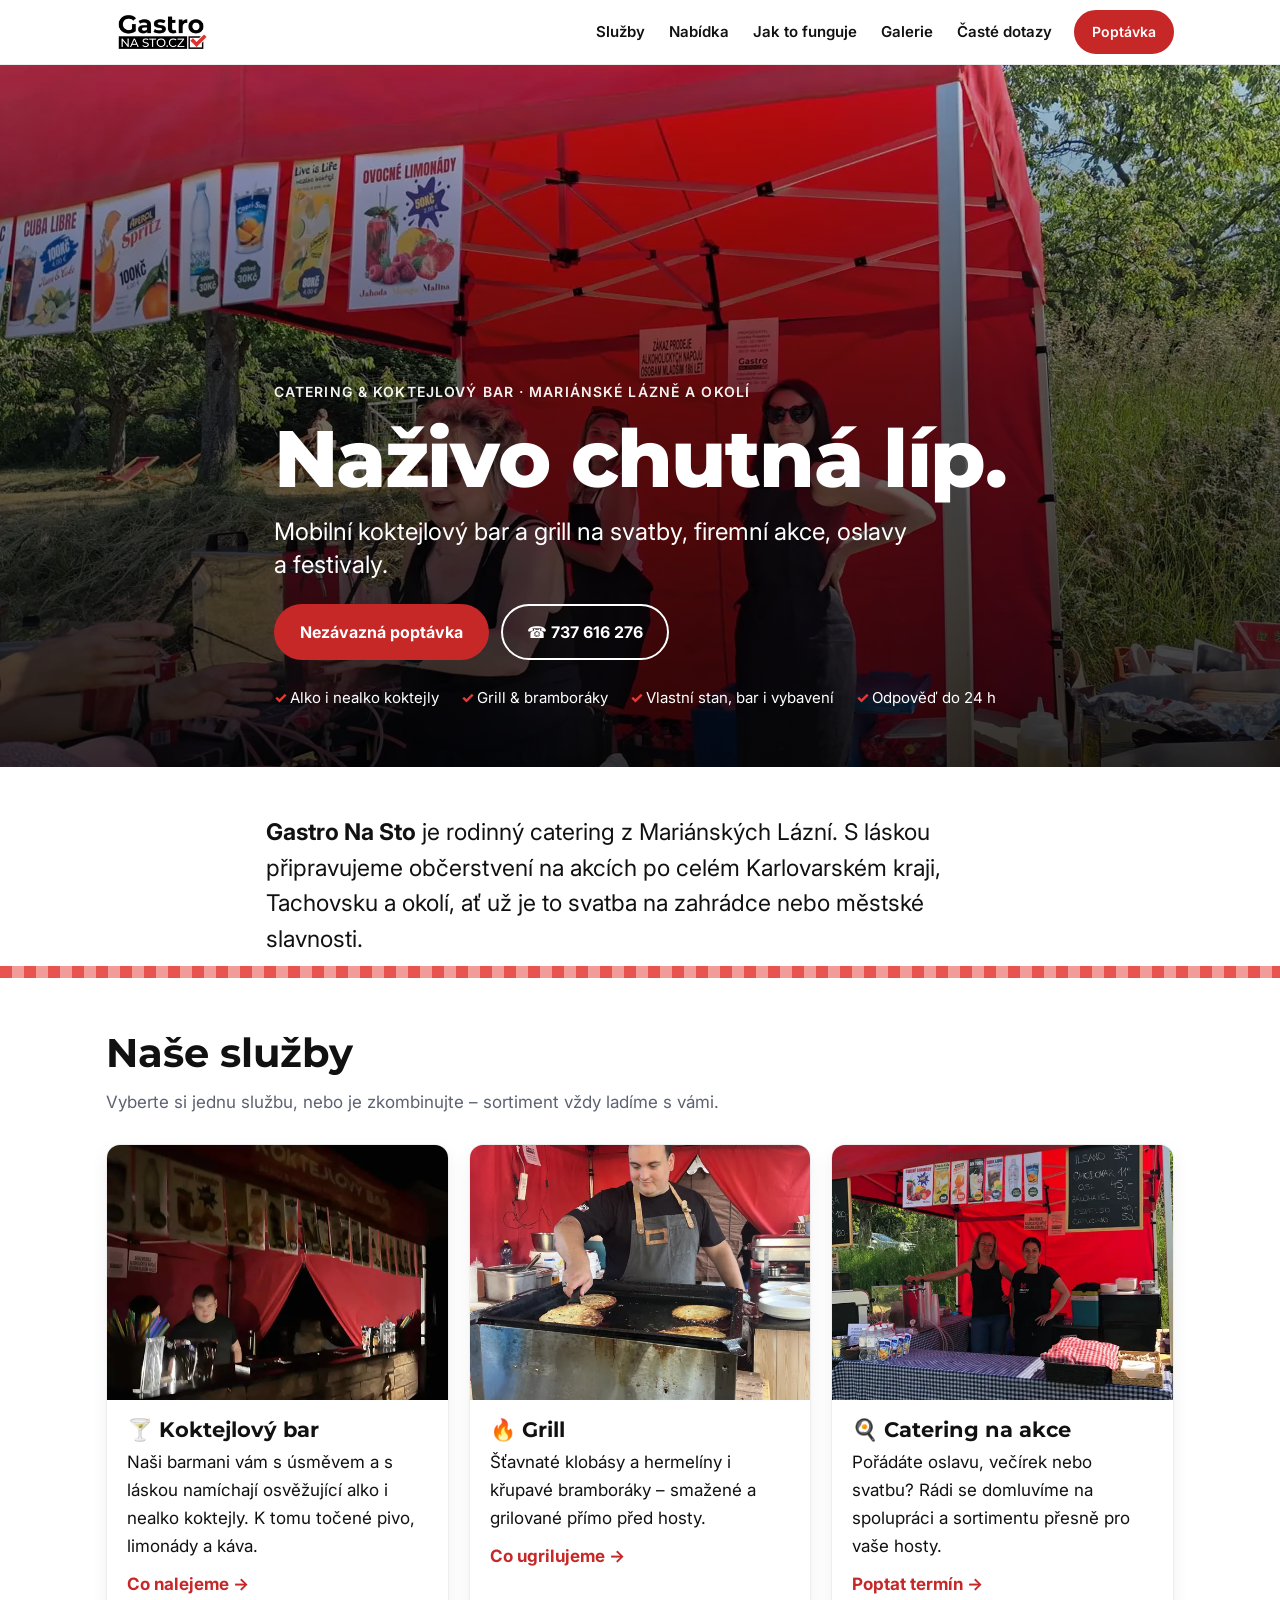
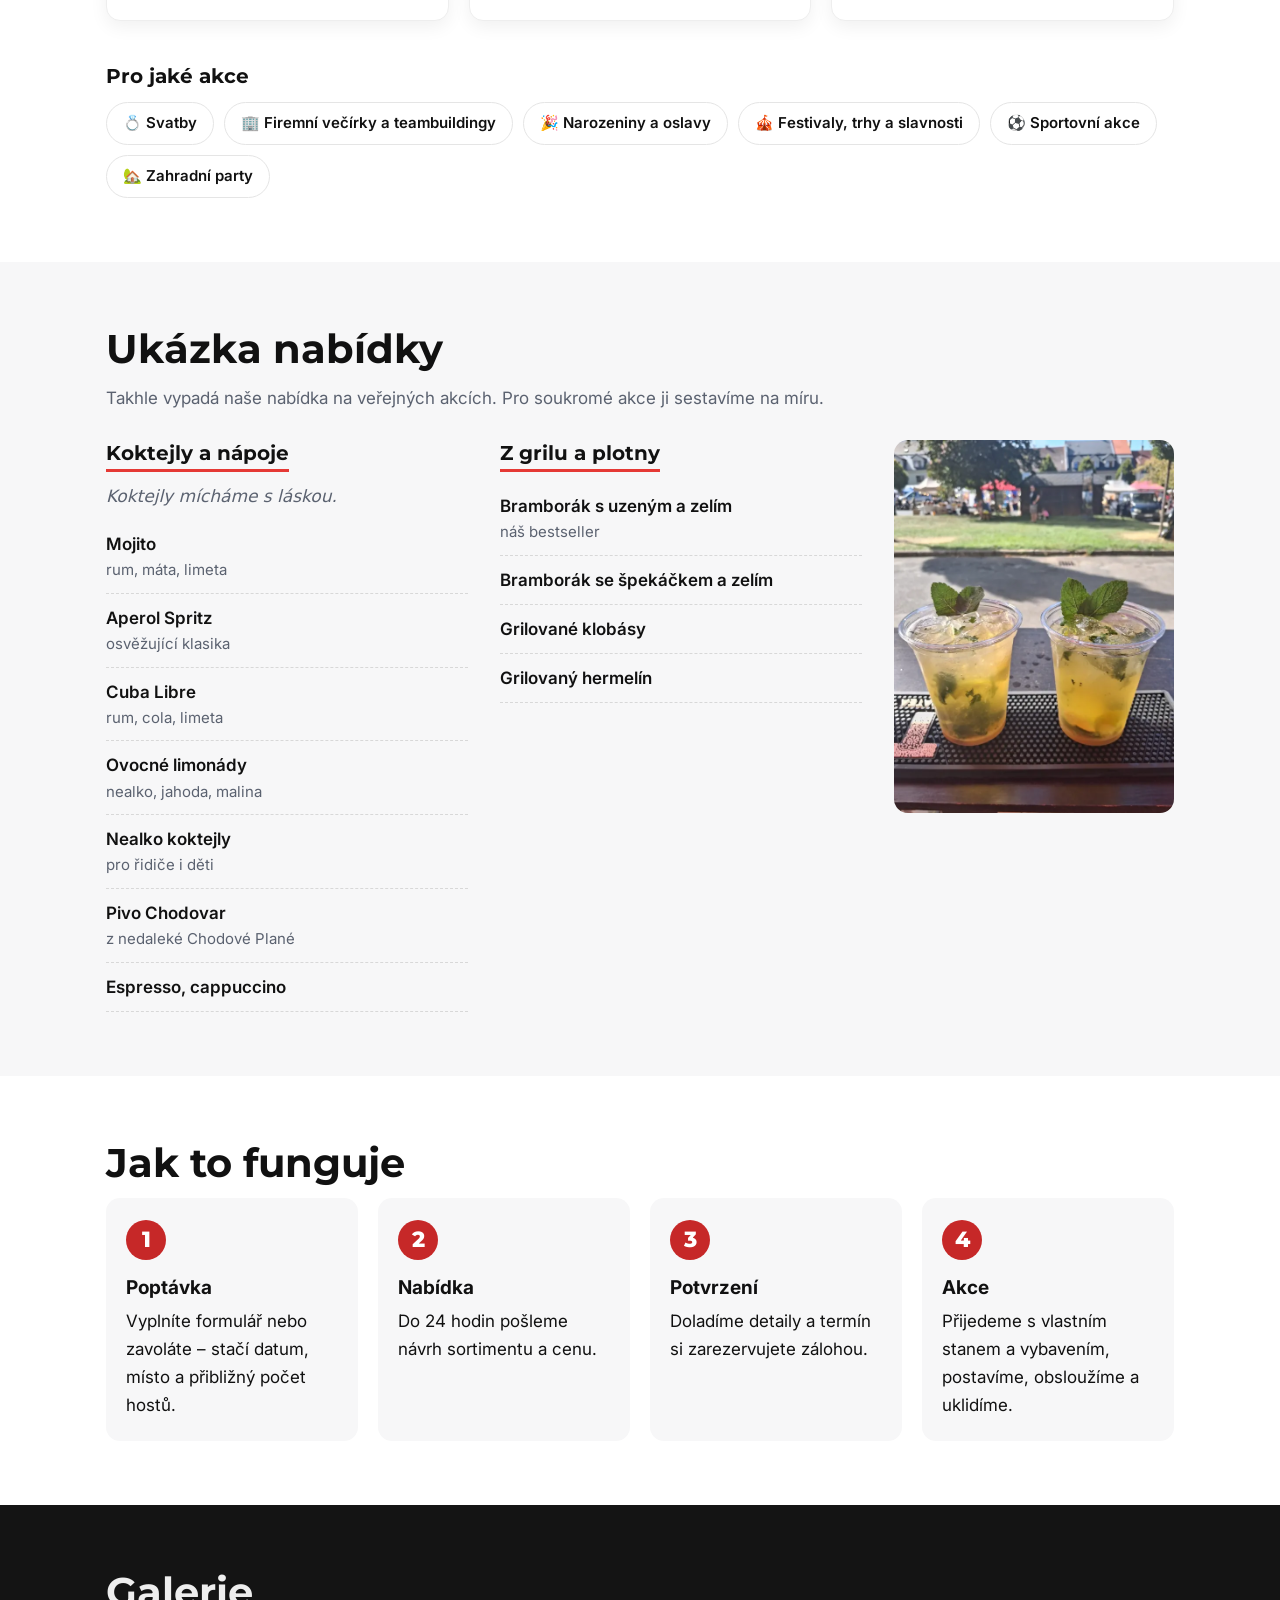
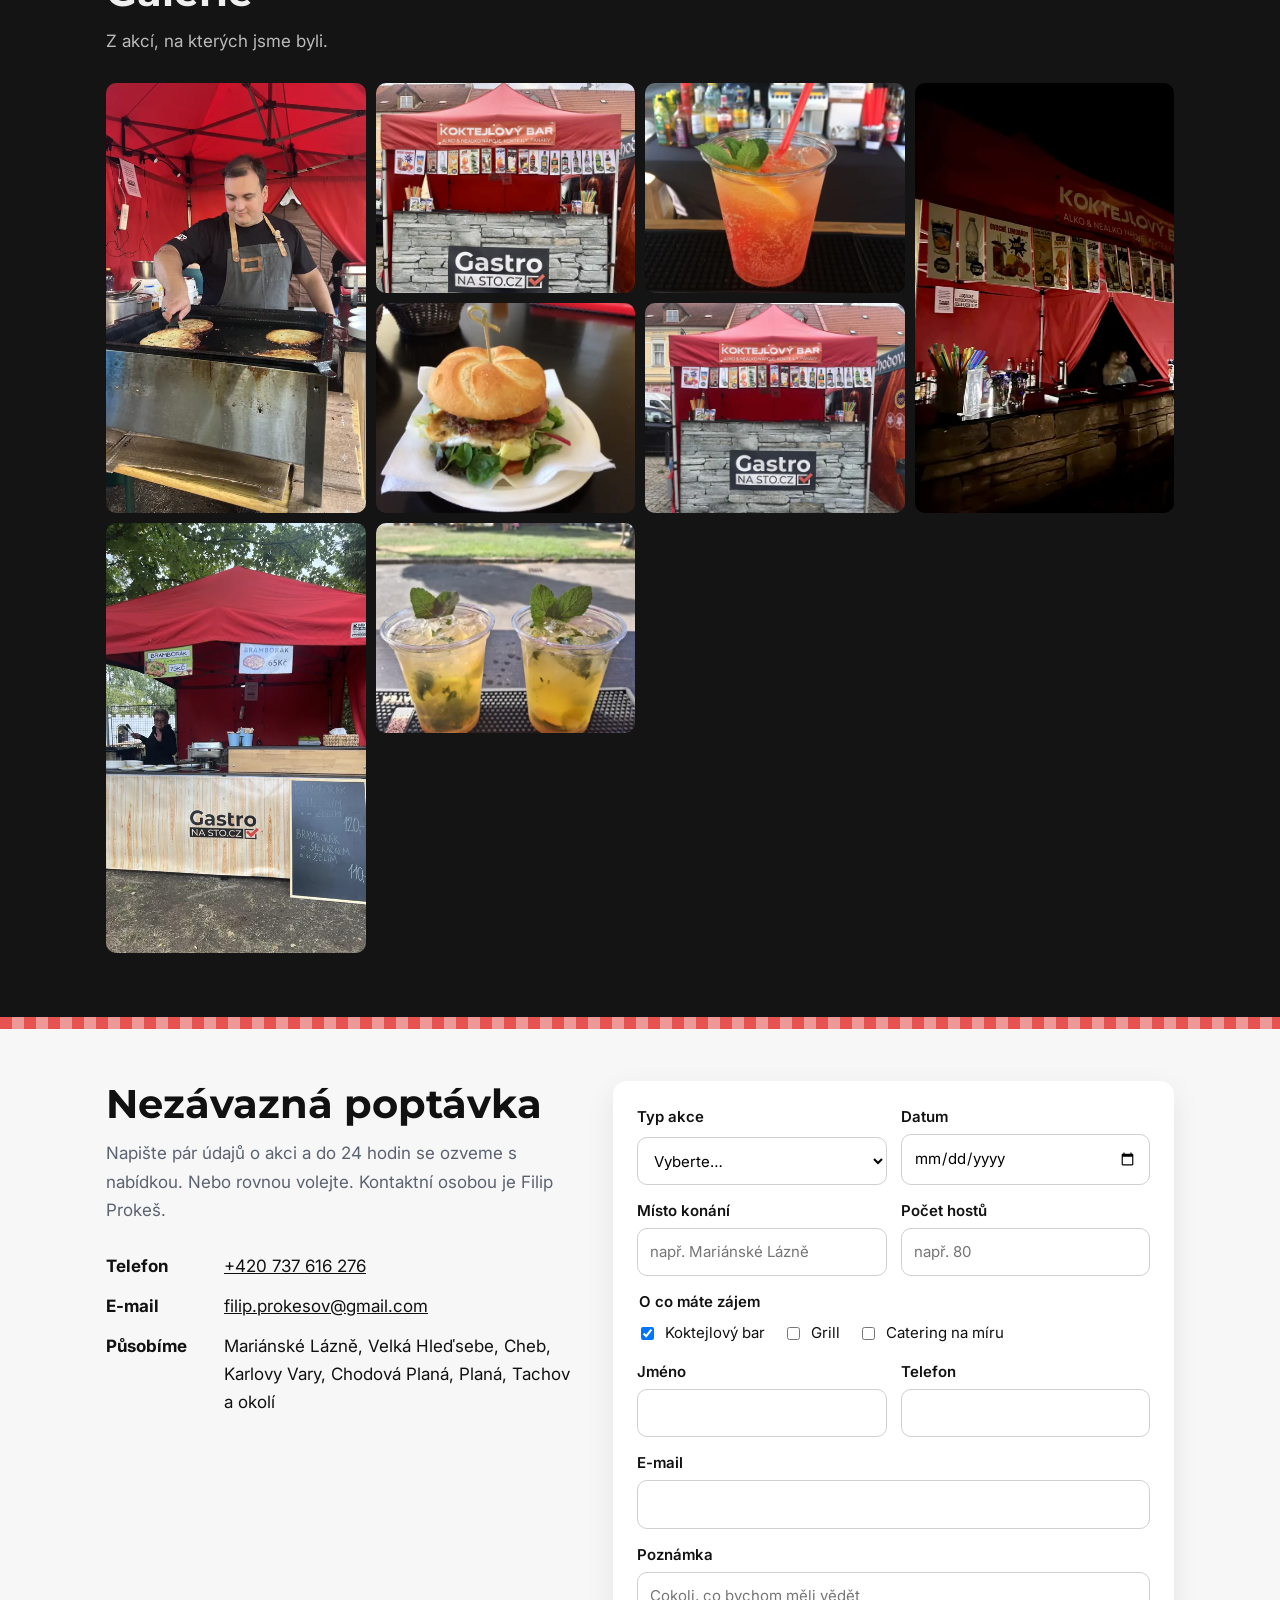
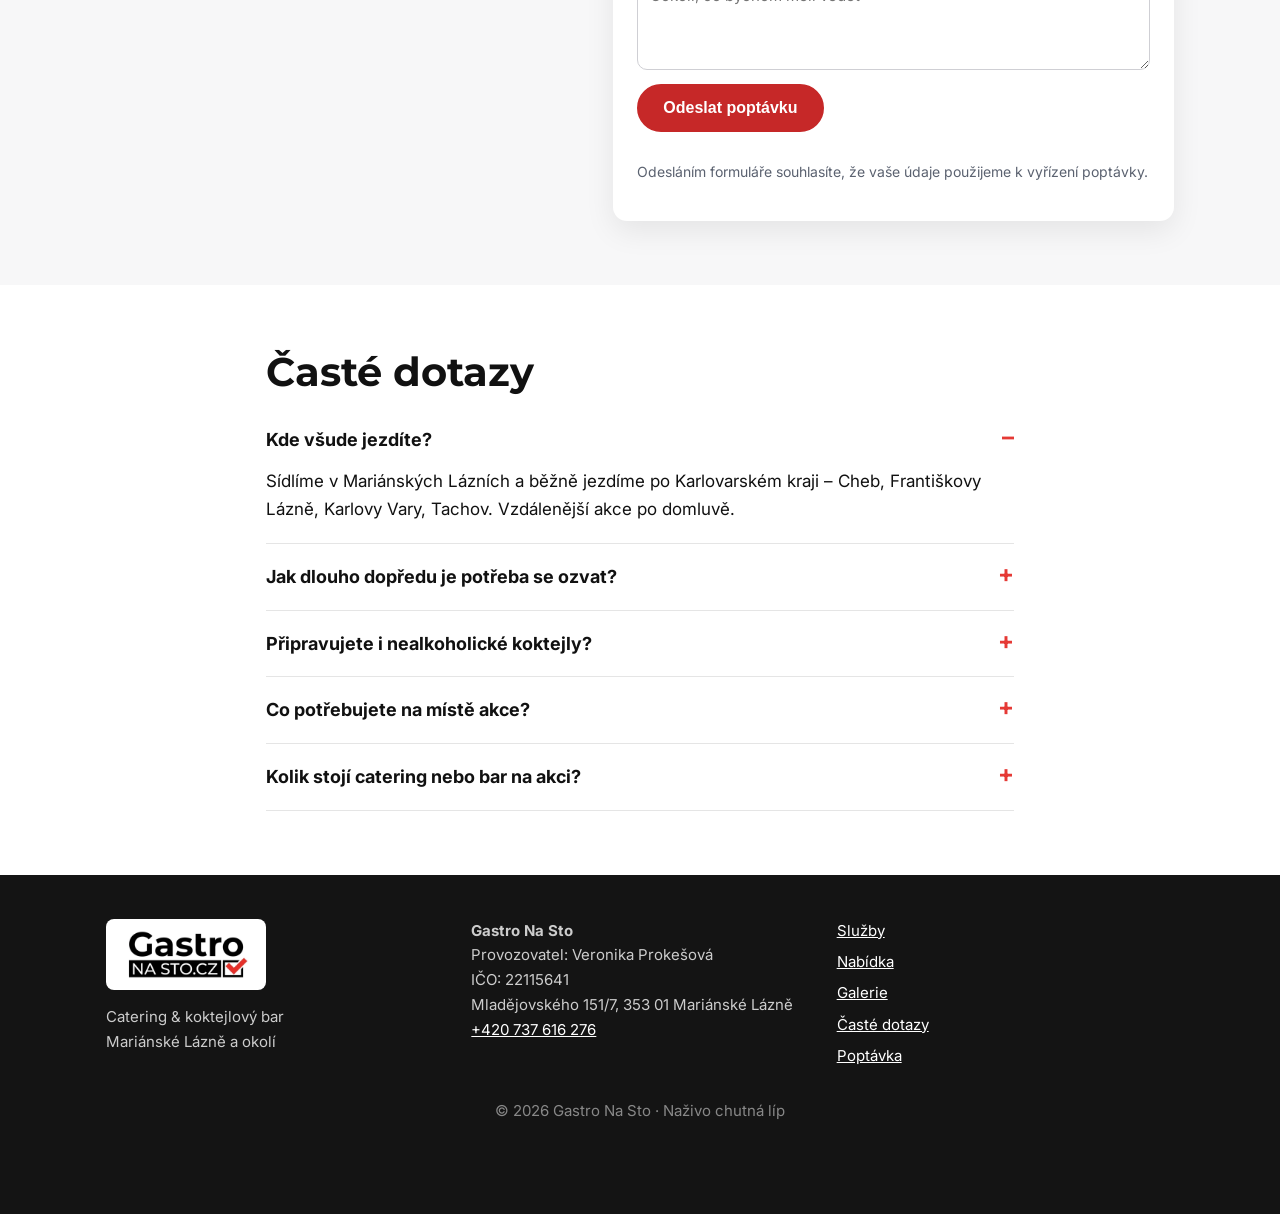
==== commit 2bfe588d: "Texty podle dokumentu: úvod, provozovatel, kontaktní osoba, místa působení Co-Authored-By: Claude Op" ====
--- a/navrh/index.html
+++ b/navrh/index.html
@@ -48,6 +48,7 @@
       "servesCuisine": ["Česká kuchyně", "Grill", "Koktejly"],
       "address": {
         "@type": "PostalAddress",
+        "streetAddress": "Mladějovského 151/7",
         "addressLocality": "Mariánské Lázně",
         "addressRegion": "Karlovarský kraj",
         "postalCode": "353 01",
@@ -55,9 +56,11 @@
       },
       "areaServed": [
         {"@type": "City", "name": "Mariánské Lázně"},
+        {"@type": "City", "name": "Velká Hleďsebe"},
         {"@type": "City", "name": "Cheb"},
-        {"@type": "City", "name": "Františkovy Lázně"},
         {"@type": "City", "name": "Karlovy Vary"},
+        {"@type": "City", "name": "Chodová Planá"},
+        {"@type": "City", "name": "Planá"},
         {"@type": "City", "name": "Tachov"},
         {"@type": "AdministrativeArea", "name": "Karlovarský kraj"}
       ],
@@ -149,9 +152,8 @@
 <section class="gns-section intro">
   <div class="gns-wrap narrow">
     <p class="lead-xl">
-      <strong>Gastro Na Sto</strong> je rodinný catering a koktejlový bar z Mariánských Lázní.
-      Přivezeme vlastní stan, bar a grill, postavíme se kamkoli <span data-todo>po Karlovarském kraji</span>
-      a postaráme se o pití i jídlo pro <span data-todo>30 až 500</span> hostů – od svatby na zahradě po městské slavnosti.
+      <strong>Gastro Na Sto</strong> je rodinný catering z Mariánských Lázní. S láskou připravujeme občerstvení
+      na akcích po celém Karlovarském kraji, Tachovsku a okolí, ať už je to svatba na zahrádce nebo městské slavnosti.
     </p>
   </div>
 </section>
@@ -262,11 +264,11 @@
   <div class="gns-wrap form-wrap">
     <div>
       <h2>Nezávazná poptávka</h2>
-      <p class="lead">Napište pár údajů o akci a do <span data-todo>24 hodin</span> se ozveme s nabídkou. Nebo rovnou volejte.</p>
+      <p class="lead">Napište pár údajů o akci a do <span data-todo>24 hodin</span> se ozveme s nabídkou. Nebo rovnou volejte. Kontaktní osobou je Filip Prokeš.</p>
       <ul class="contact">
         <li><strong>Telefon</strong><a href="tel:+420737616276">+420 737 616 276</a></li>
         <li><strong>E-mail</strong><a href="mailto:filip.prokesov@gmail.com"><span data-todo>filip.prokesov@gmail.com</span></a></li>
-        <li><strong>Působíme</strong><span>Mariánské Lázně, Cheb, Františkovy Lázně, Karlovy Vary, Tachov <span data-todo>a okolí</span></span></li>
+        <li><strong>Působíme</strong><span>Mariánské Lázně, Velká Hleďsebe, Cheb, Karlovy Vary, Chodová Planá, Planá, Tachov a okolí</span></li>
       </ul>
     </div>
     <form class="form" id="poptavka-form" action="https://formsubmit.co/filip.prokesov@gmail.com" method="post">
@@ -327,7 +329,9 @@
     </div>
     <address>
       <strong>Gastro Na Sto</strong><br>
-      353 01 Mariánské Lázně<br>
+      Provozovatel: Veronika Prokešová<br>
+      IČO: 22115641<br>
+      Mladějovského 151/7, 353 01 Mariánské Lázně<br>
       <a href="tel:+420737616276">+420 737 616 276</a>
     </address>
     <nav aria-label="Patička">
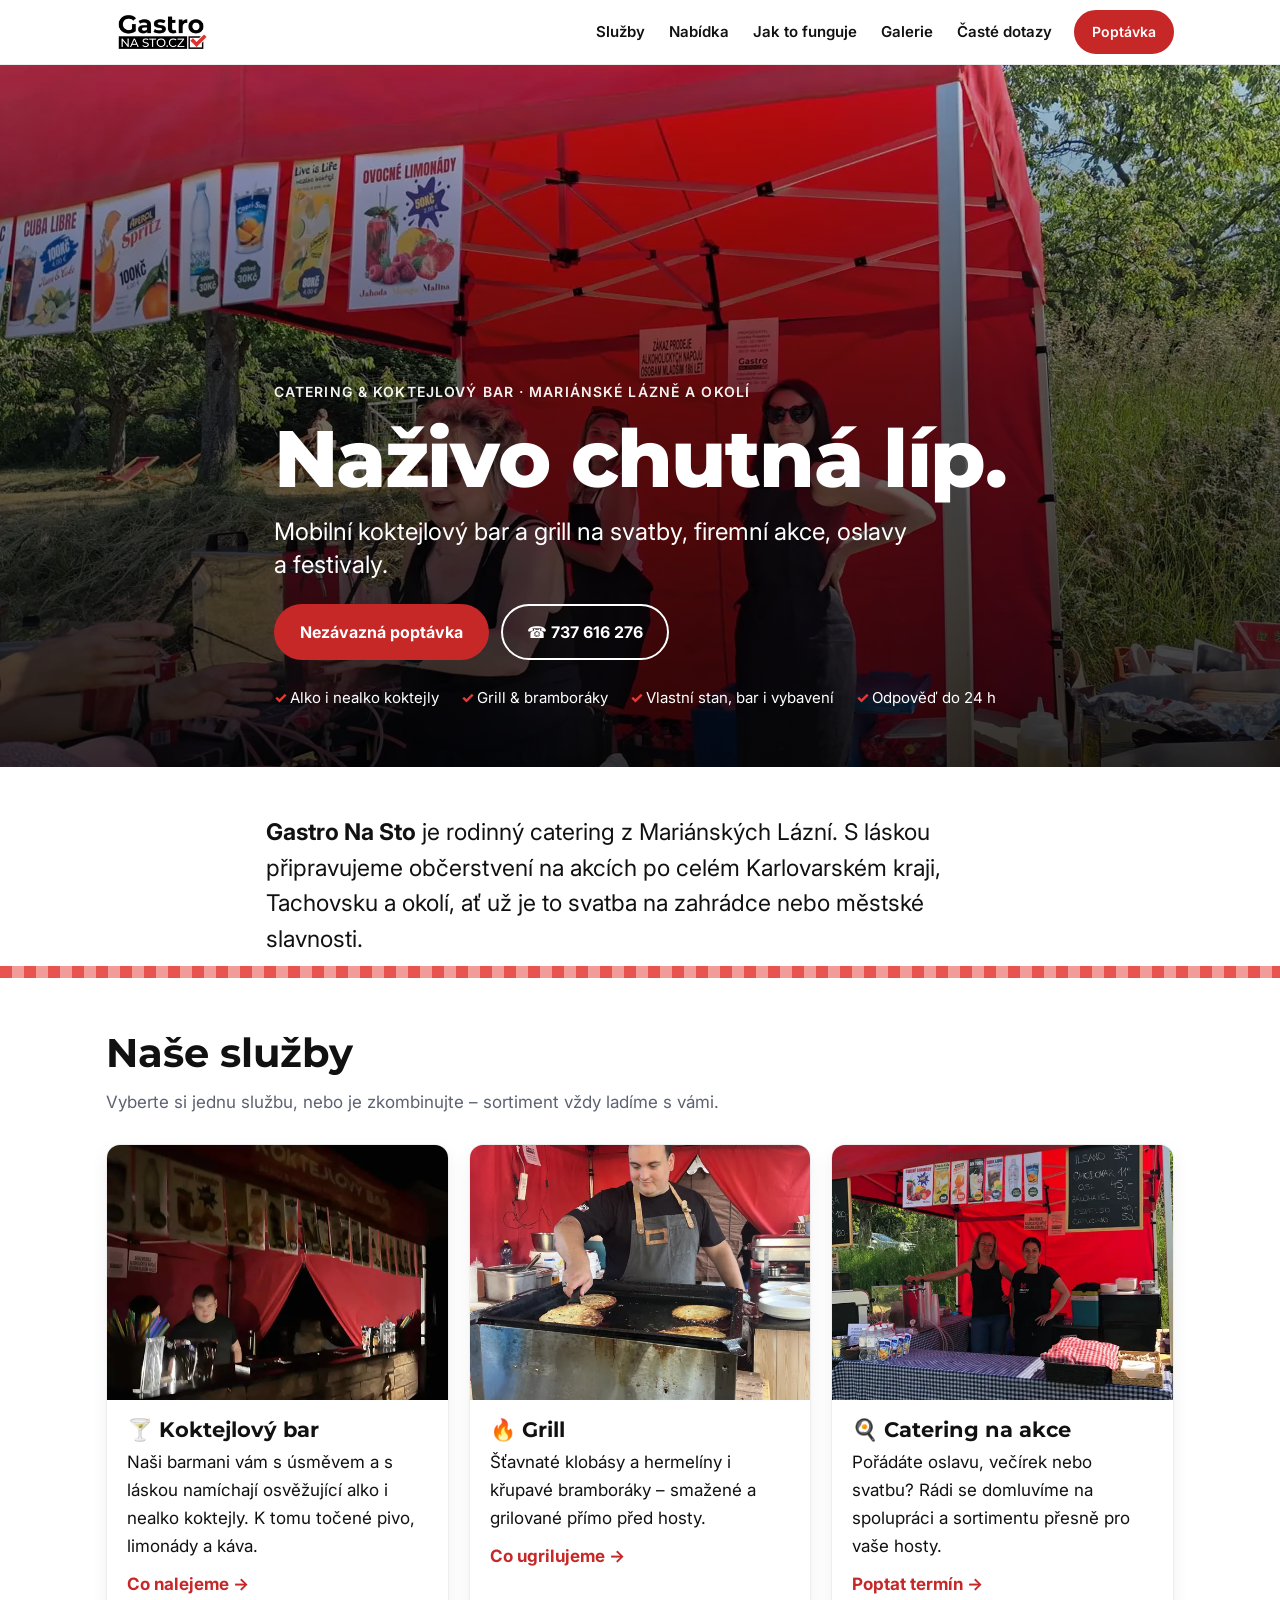
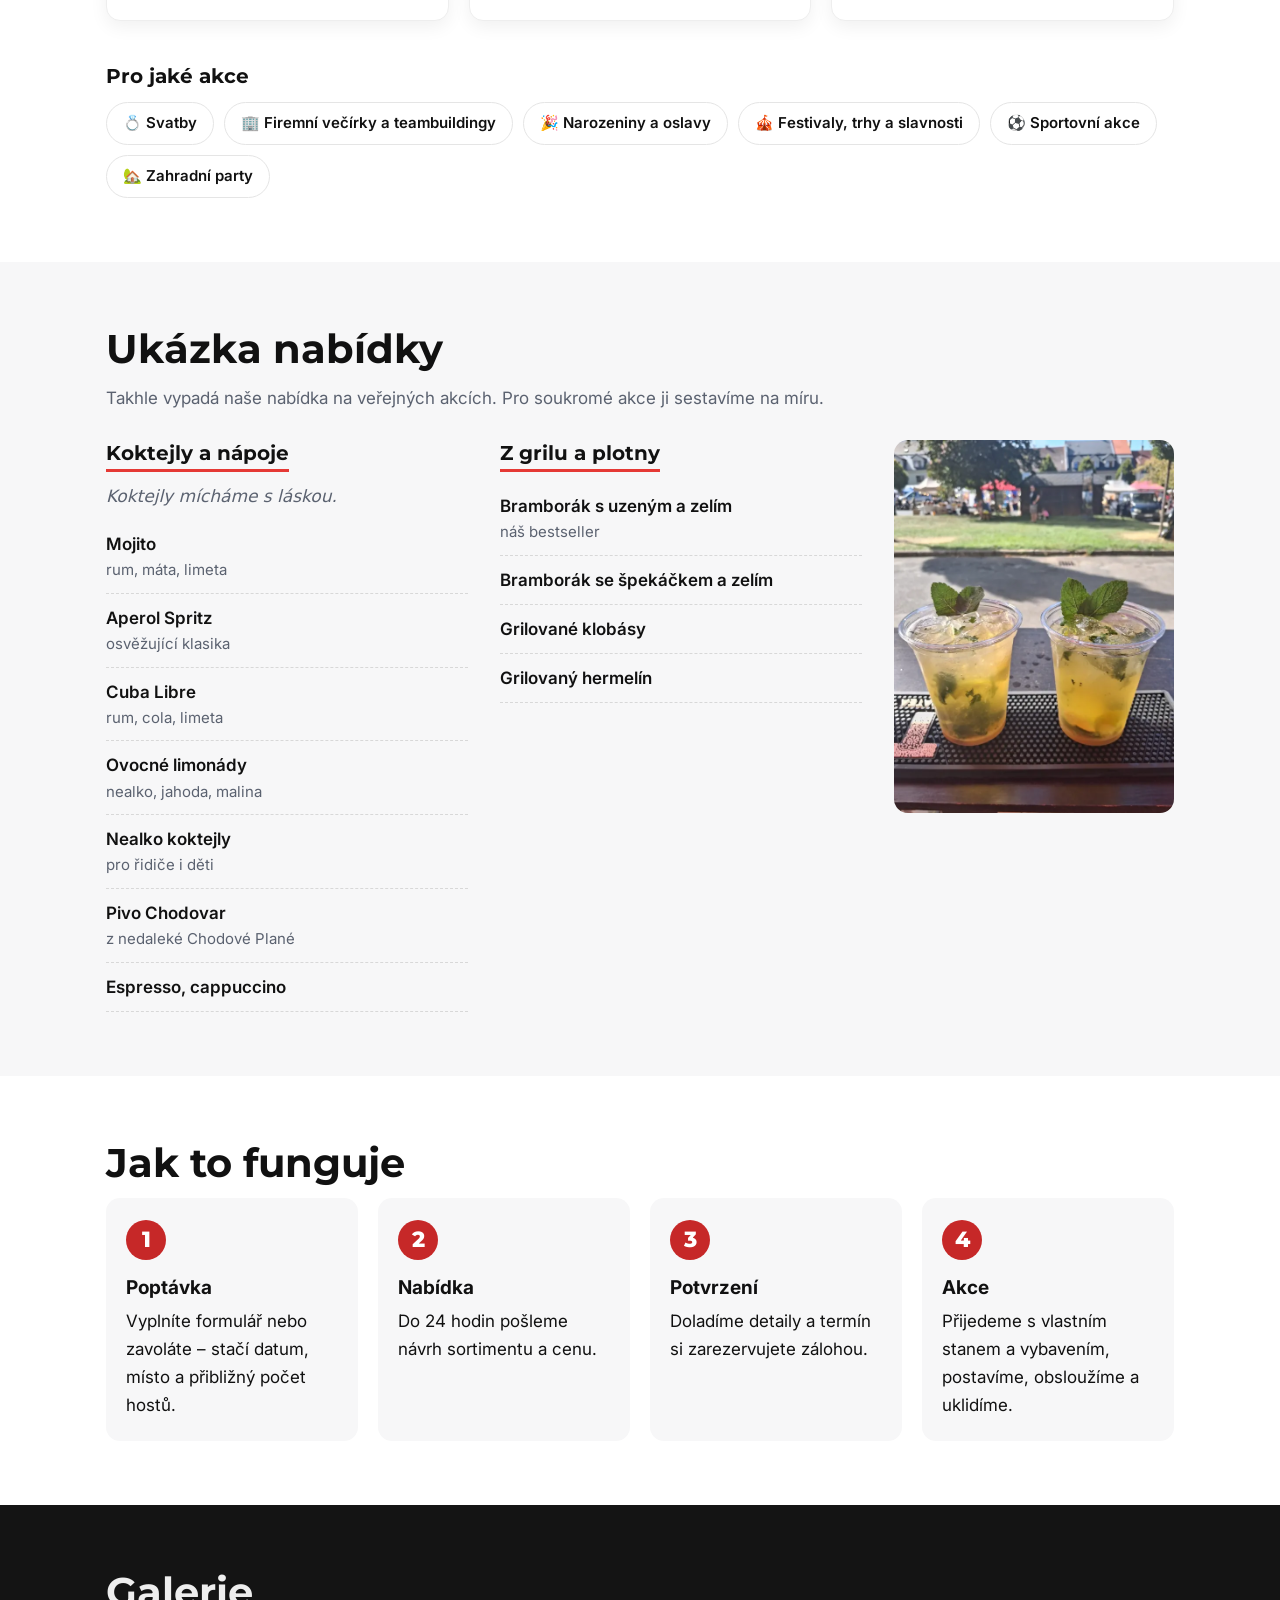
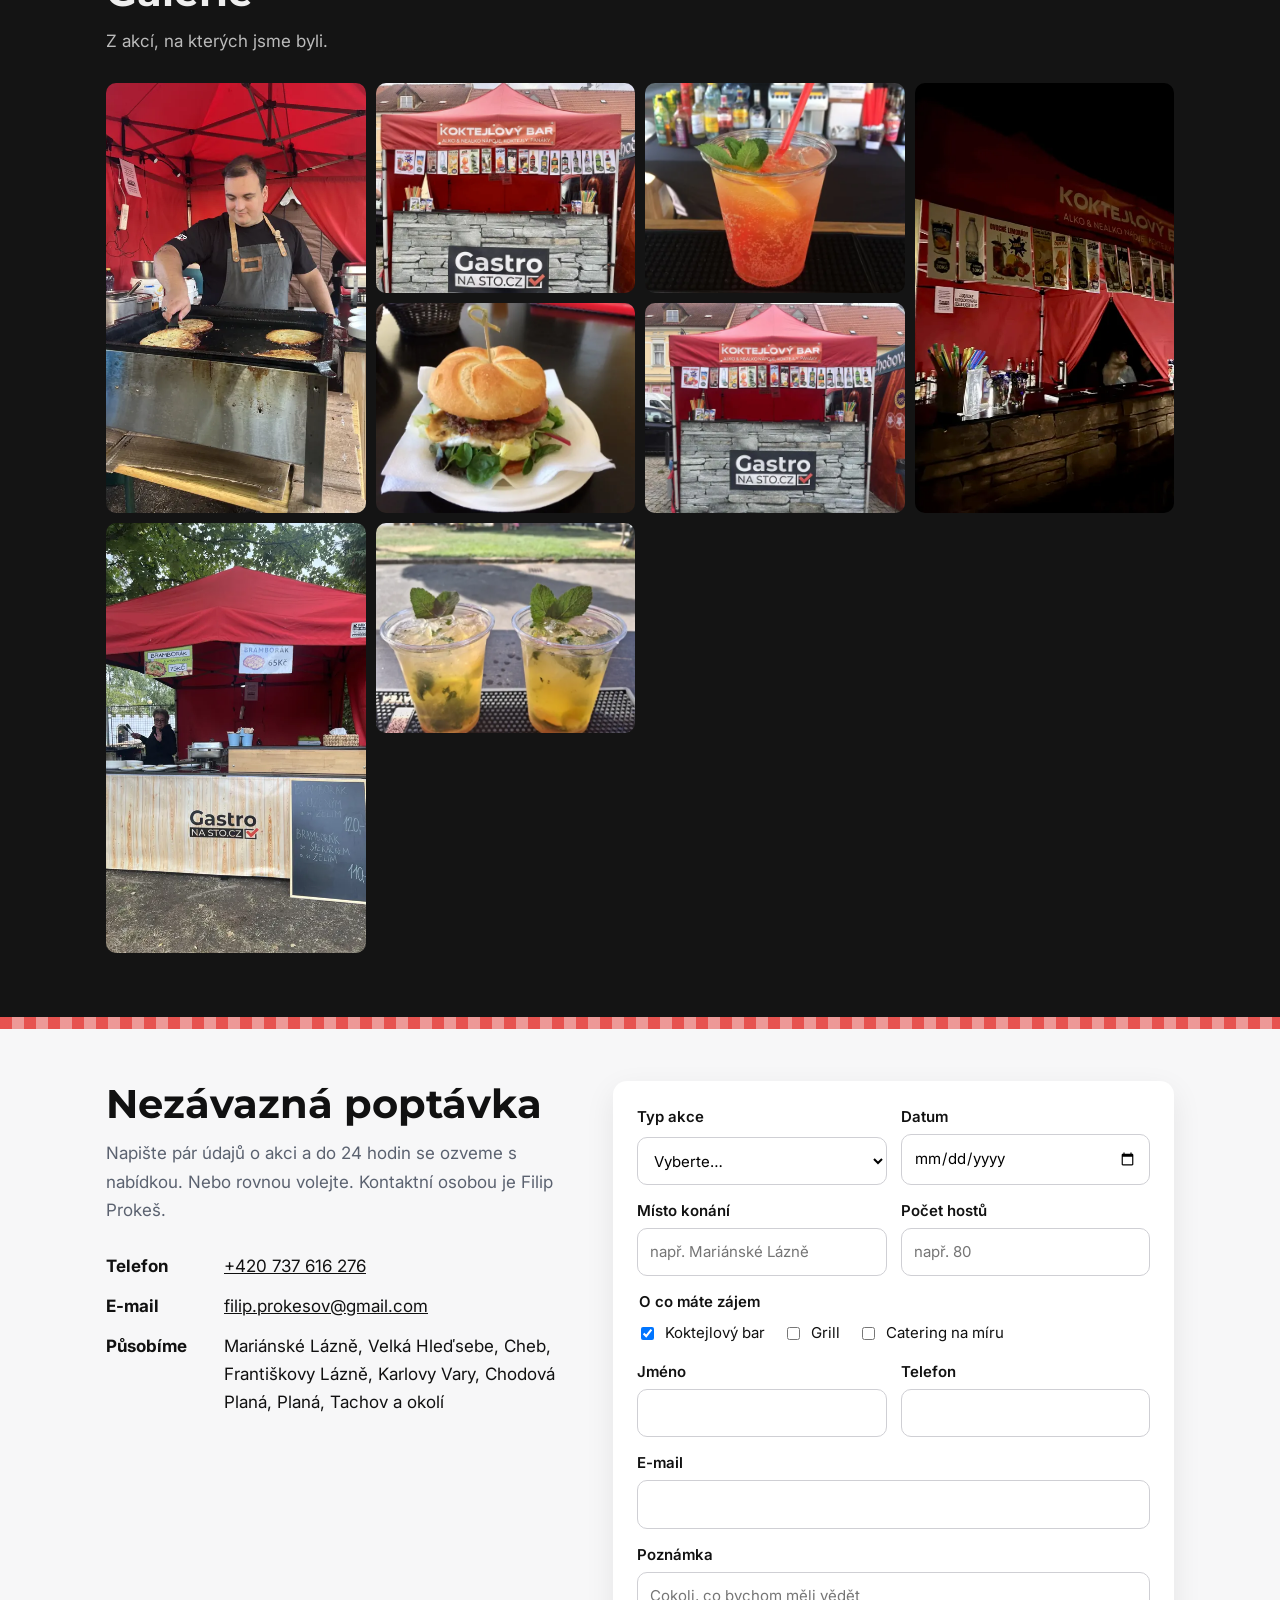
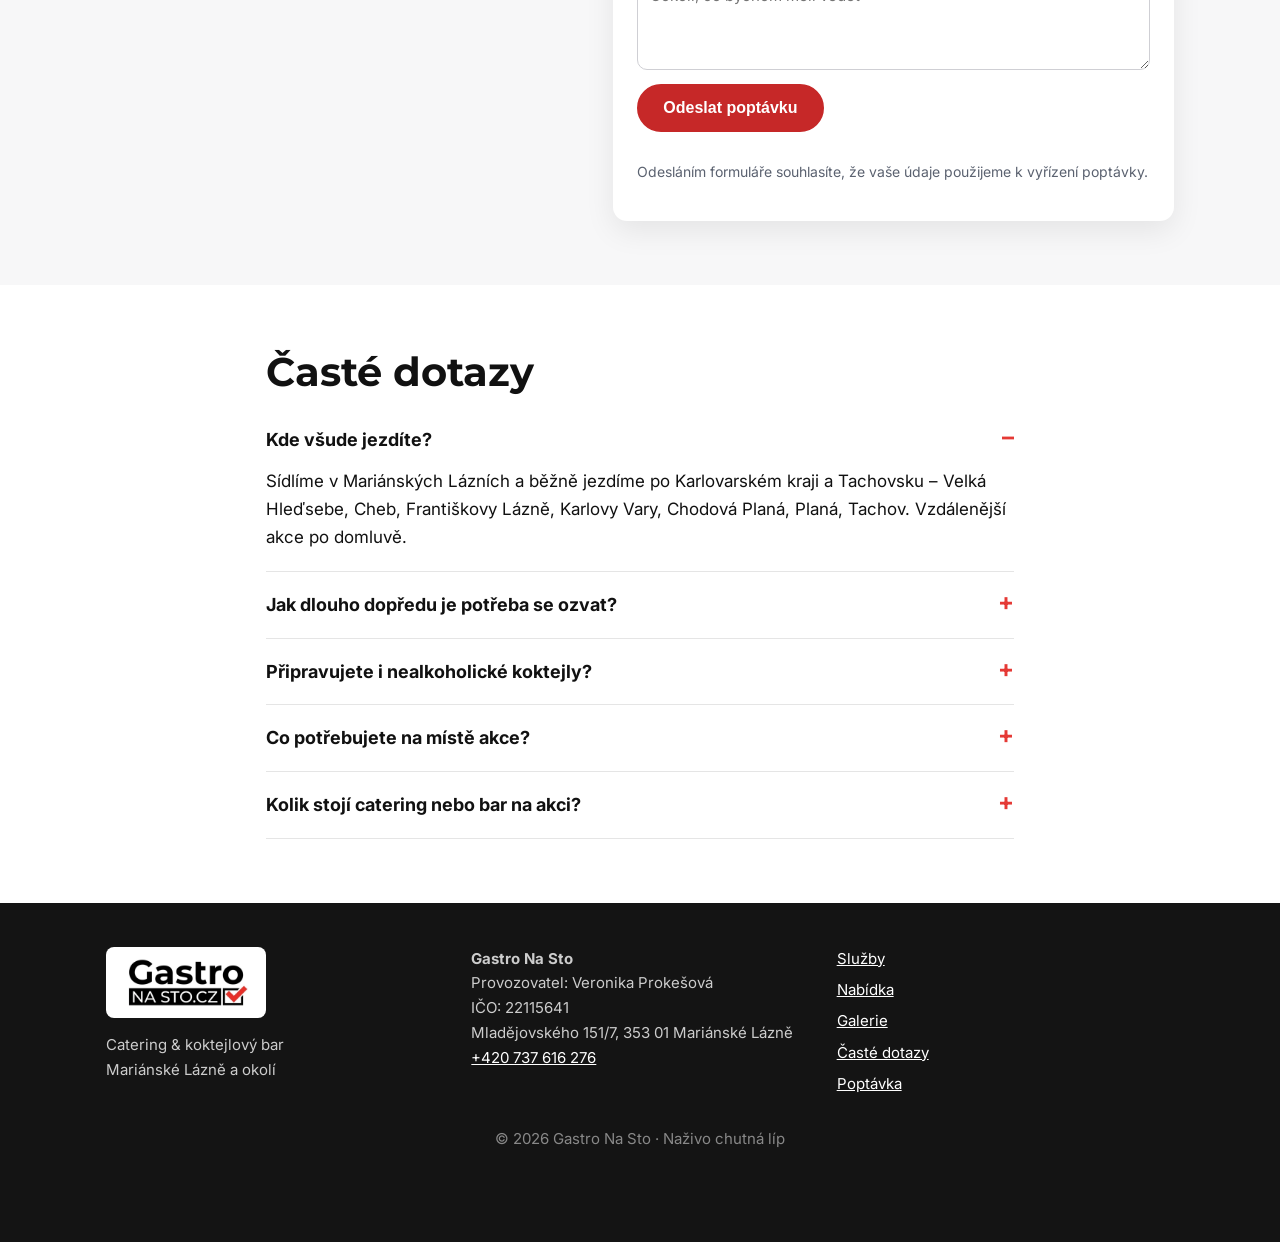
==== commit 4001c10d: "Doplnit Františkovy Lázně a sjednotit místa v Častých dotazech Co-Authored-By: Claude Opus 5.5 (1M c" ====
--- a/navrh/index.html
+++ b/navrh/index.html
@@ -58,6 +58,7 @@
         {"@type": "City", "name": "Mariánské Lázně"},
         {"@type": "City", "name": "Velká Hleďsebe"},
         {"@type": "City", "name": "Cheb"},
+        {"@type": "City", "name": "Františkovy Lázně"},
         {"@type": "City", "name": "Karlovy Vary"},
         {"@type": "City", "name": "Chodová Planá"},
         {"@type": "City", "name": "Planá"},
@@ -85,7 +86,7 @@
     {
       "@type": "FAQPage",
       "mainEntity": [
-        {"@type": "Question", "name": "Kde všude jezdíte?", "acceptedAnswer": {"@type": "Answer", "text": "Sídlíme v Mariánských Lázních a běžně jezdíme po Karlovarském kraji – Cheb, Františkovy Lázně, Karlovy Vary, Tachov. Vzdálenější akce po domluvě."}},
+        {"@type": "Question", "name": "Kde všude jezdíte?", "acceptedAnswer": {"@type": "Answer", "text": "Sídlíme v Mariánských Lázních a běžně jezdíme po Karlovarském kraji a Tachovsku – Velká Hleďsebe, Cheb, Františkovy Lázně, Karlovy Vary, Chodová Planá, Planá, Tachov. Vzdálenější akce po domluvě."}},
         {"@type": "Question", "name": "Jak dlouho dopředu je potřeba se ozvat?", "acceptedAnswer": {"@type": "Answer", "text": "Na letní sezónu a svatby doporučujeme poptat 2–3 měsíce předem. Menší akce zvládneme i za pár týdnů, pokud máme volný termín."}},
         {"@type": "Question", "name": "Připravujete i nealkoholické koktejly?", "acceptedAnswer": {"@type": "Answer", "text": "Ano. Kromě klasik jako Mojito, Aperol Spritz nebo Cuba Libre připravujeme nealko verze a ovocné limonády."}},
         {"@type": "Question", "name": "Co potřebujete na místě akce?", "acceptedAnswer": {"@type": "Answer", "text": "Rovnou plochu zhruba 3 × 3 m pro stan a přípojku elektřiny 230 V. Stan, bar, grill i nádobí vozíme vlastní."}},
@@ -268,7 +269,7 @@
       <ul class="contact">
         <li><strong>Telefon</strong><a href="tel:+420737616276">+420 737 616 276</a></li>
         <li><strong>E-mail</strong><a href="mailto:filip.prokesov@gmail.com"><span data-todo>filip.prokesov@gmail.com</span></a></li>
-        <li><strong>Působíme</strong><span>Mariánské Lázně, Velká Hleďsebe, Cheb, Karlovy Vary, Chodová Planá, Planá, Tachov a okolí</span></li>
+        <li><strong>Působíme</strong><span>Mariánské Lázně, Velká Hleďsebe, Cheb, Františkovy Lázně, Karlovy Vary, Chodová Planá, Planá, Tachov a okolí</span></li>
       </ul>
     </div>
     <form class="form" id="poptavka-form" action="https://formsubmit.co/filip.prokesov@gmail.com" method="post">
@@ -311,7 +312,7 @@
 <section id="faq" class="gns-section">
   <div class="gns-wrap narrow">
     <h2>Časté dotazy</h2>
-    <details open><summary>Kde všude jezdíte?</summary><p>Sídlíme v Mariánských Lázních a běžně jezdíme po Karlovarském kraji – Cheb, Františkovy Lázně, Karlovy Vary, Tachov. <span data-todo>Vzdálenější akce po domluvě.</span></p></details>
+    <details open><summary>Kde všude jezdíte?</summary><p>Sídlíme v Mariánských Lázních a běžně jezdíme po Karlovarském kraji a Tachovsku – Velká Hleďsebe, Cheb, Františkovy Lázně, Karlovy Vary, Chodová Planá, Planá, Tachov. <span data-todo>Vzdálenější akce po domluvě.</span></p></details>
     <details><summary>Jak dlouho dopředu je potřeba se ozvat?</summary><p><span data-todo>Na letní sezónu a svatby doporučujeme poptat 2–3 měsíce předem.</span> Menší akce zvládneme i za pár týdnů, pokud máme volný termín.</p></details>
     <details><summary>Připravujete i nealkoholické koktejly?</summary><p>Ano. Kromě klasik jako Mojito, Aperol Spritz nebo Cuba Libre připravujeme nealko verze a ovocné limonády.</p></details>
     <details><summary>Co potřebujete na místě akce?</summary><p><span data-todo>Rovnou plochu zhruba 3 × 3 m pro stan a přípojku elektřiny 230 V.</span> Stan, bar, grill i nádobí vozíme vlastní.</p></details>
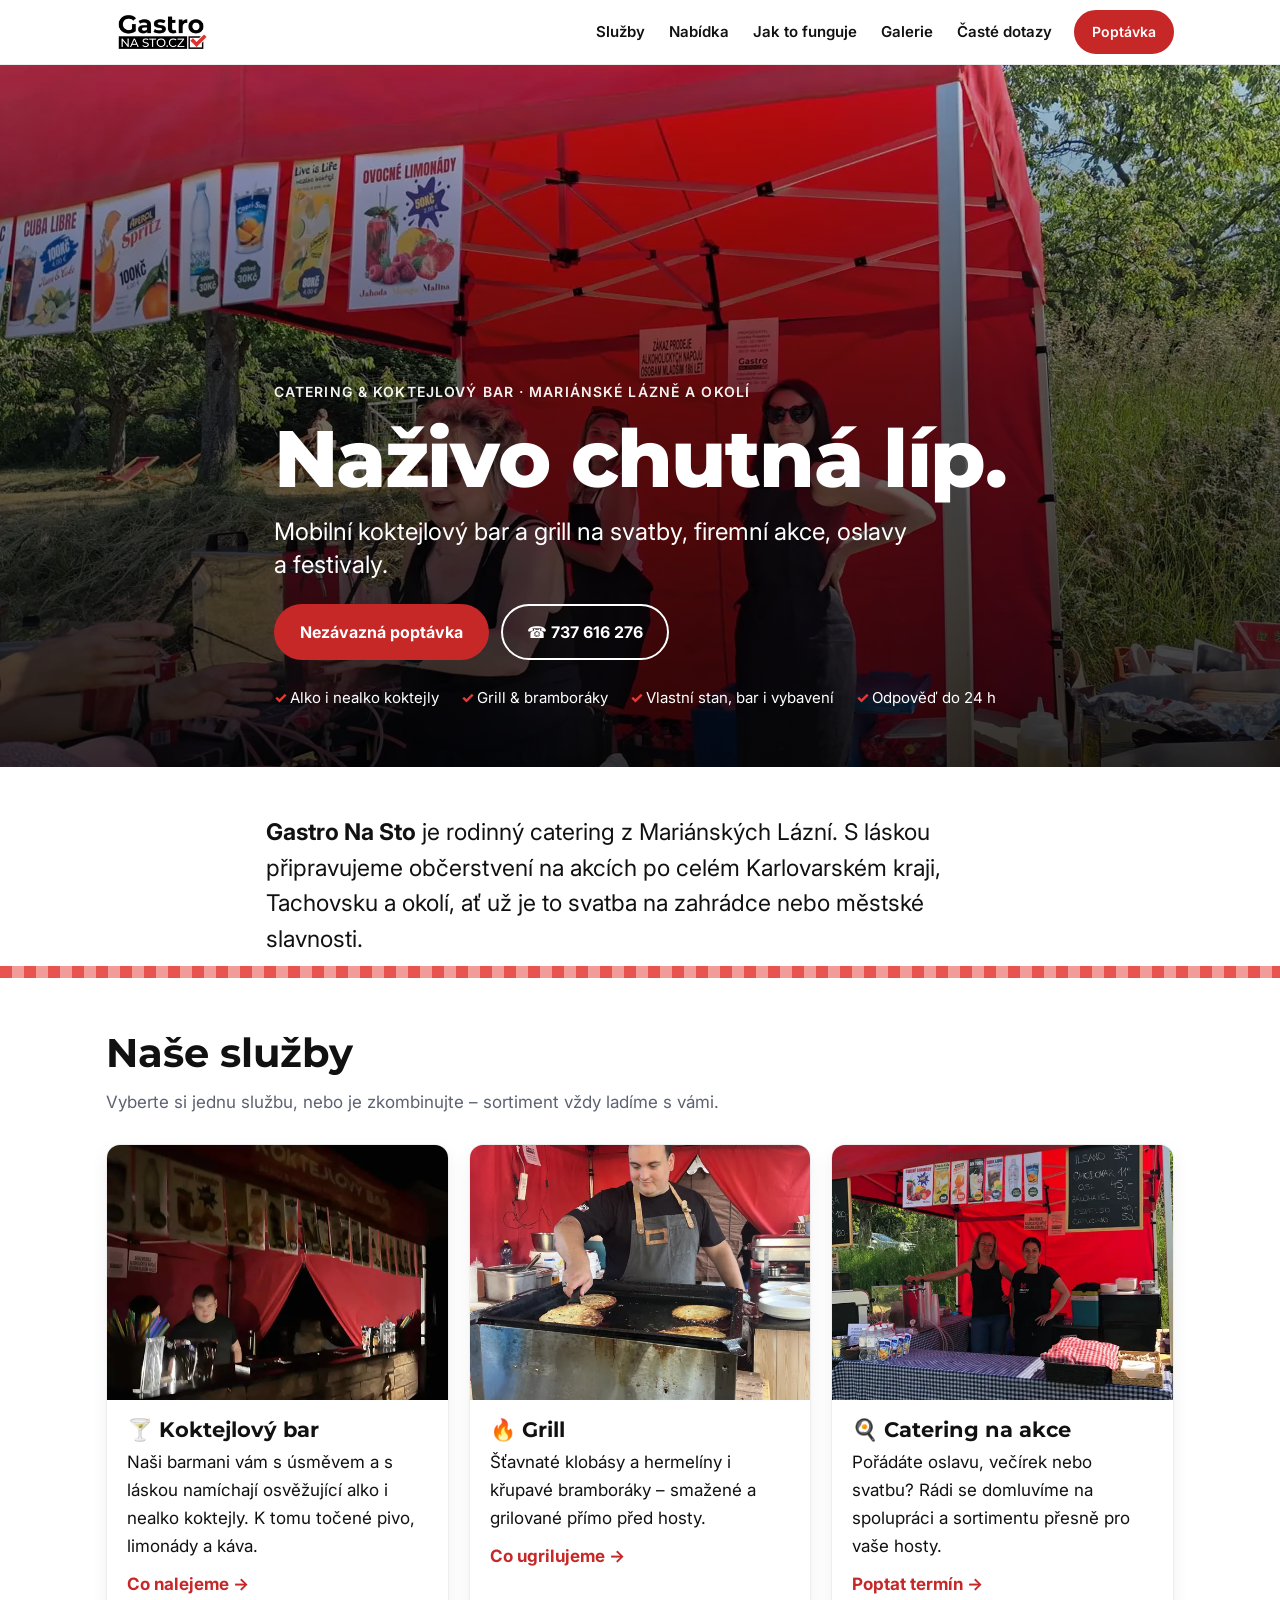
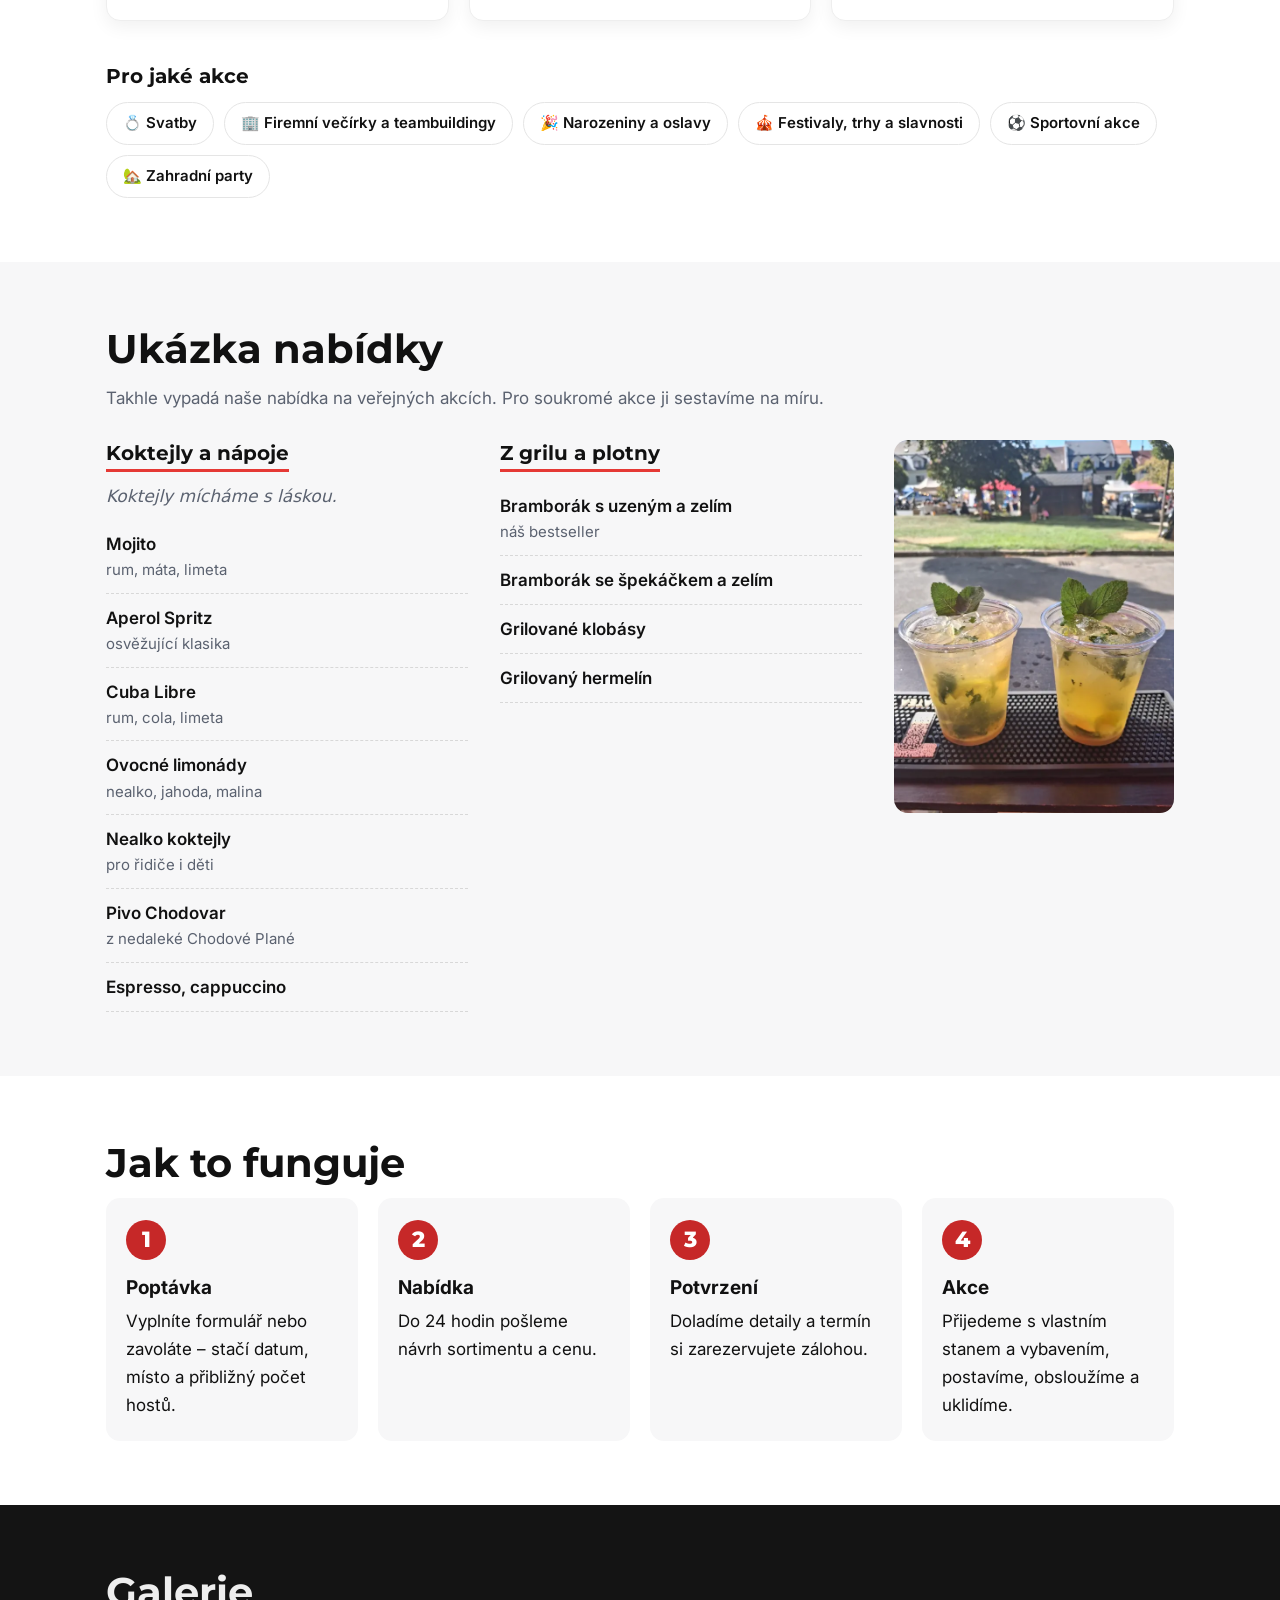
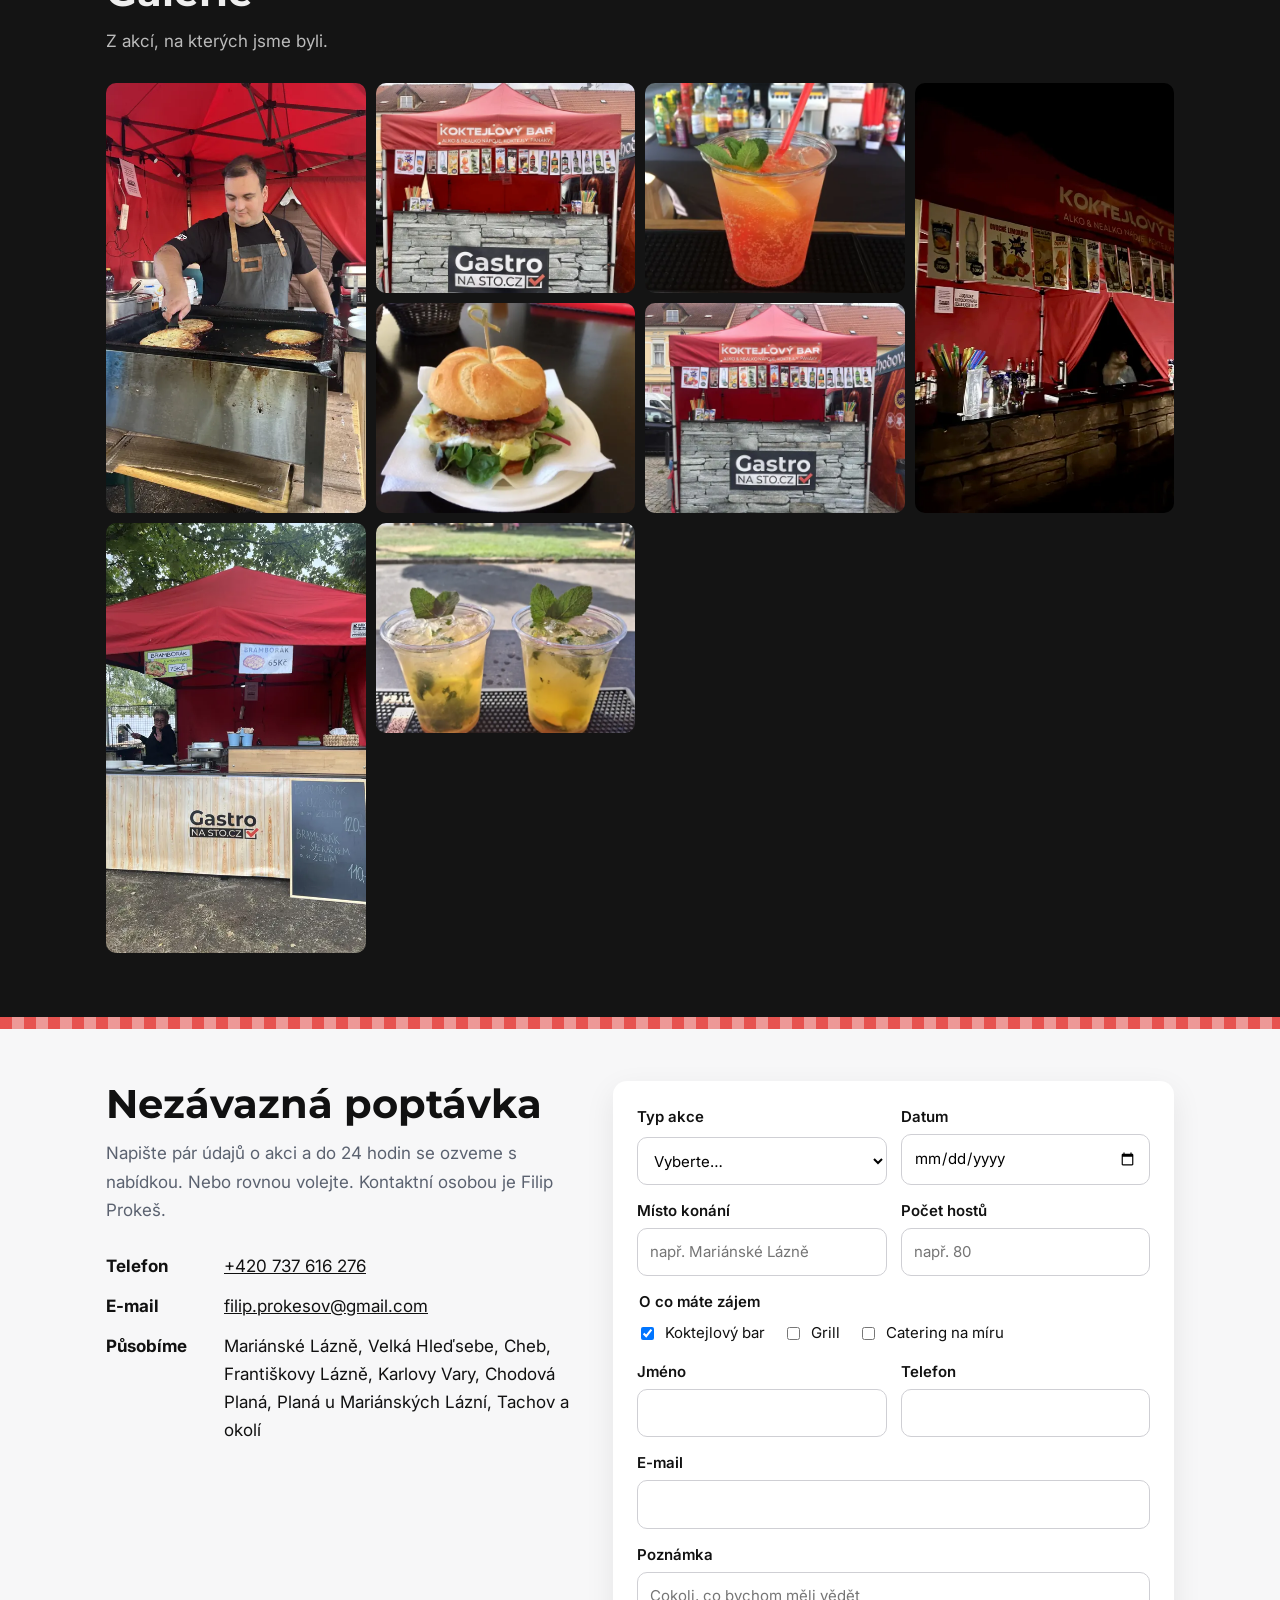
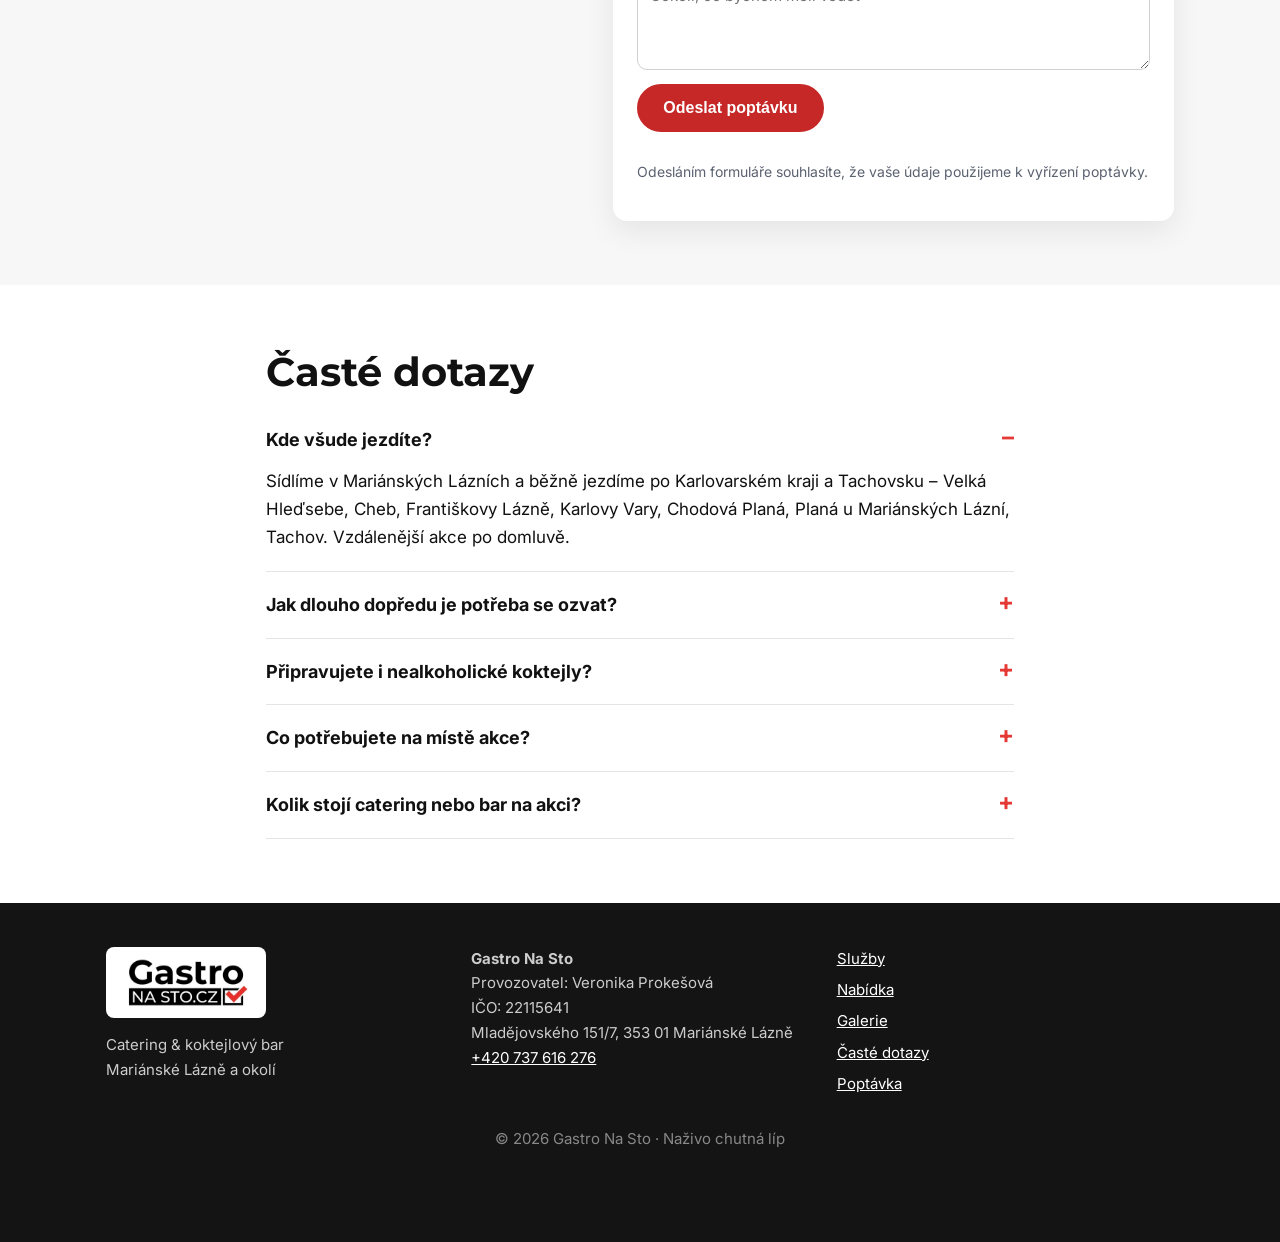
==== commit f6a46590: "Planá u Mariánských Lázní Co-Authored-By: Claude Opus 5.5 (1M context) <noreply@anthropic.com> Claud" ====
--- a/navrh/index.html
+++ b/navrh/index.html
@@ -61,7 +61,7 @@
         {"@type": "City", "name": "Františkovy Lázně"},
         {"@type": "City", "name": "Karlovy Vary"},
         {"@type": "City", "name": "Chodová Planá"},
-        {"@type": "City", "name": "Planá"},
+        {"@type": "City", "name": "Planá u Mariánských Lázní"},
         {"@type": "City", "name": "Tachov"},
         {"@type": "AdministrativeArea", "name": "Karlovarský kraj"}
       ],
@@ -86,7 +86,7 @@
     {
       "@type": "FAQPage",
       "mainEntity": [
-        {"@type": "Question", "name": "Kde všude jezdíte?", "acceptedAnswer": {"@type": "Answer", "text": "Sídlíme v Mariánských Lázních a běžně jezdíme po Karlovarském kraji a Tachovsku – Velká Hleďsebe, Cheb, Františkovy Lázně, Karlovy Vary, Chodová Planá, Planá, Tachov. Vzdálenější akce po domluvě."}},
+        {"@type": "Question", "name": "Kde všude jezdíte?", "acceptedAnswer": {"@type": "Answer", "text": "Sídlíme v Mariánských Lázních a běžně jezdíme po Karlovarském kraji a Tachovsku – Velká Hleďsebe, Cheb, Františkovy Lázně, Karlovy Vary, Chodová Planá, Planá u Mariánských Lázní, Tachov. Vzdálenější akce po domluvě."}},
         {"@type": "Question", "name": "Jak dlouho dopředu je potřeba se ozvat?", "acceptedAnswer": {"@type": "Answer", "text": "Na letní sezónu a svatby doporučujeme poptat 2–3 měsíce předem. Menší akce zvládneme i za pár týdnů, pokud máme volný termín."}},
         {"@type": "Question", "name": "Připravujete i nealkoholické koktejly?", "acceptedAnswer": {"@type": "Answer", "text": "Ano. Kromě klasik jako Mojito, Aperol Spritz nebo Cuba Libre připravujeme nealko verze a ovocné limonády."}},
         {"@type": "Question", "name": "Co potřebujete na místě akce?", "acceptedAnswer": {"@type": "Answer", "text": "Rovnou plochu zhruba 3 × 3 m pro stan a přípojku elektřiny 230 V. Stan, bar, grill i nádobí vozíme vlastní."}},
@@ -269,7 +269,7 @@
       <ul class="contact">
         <li><strong>Telefon</strong><a href="tel:+420737616276">+420 737 616 276</a></li>
         <li><strong>E-mail</strong><a href="mailto:filip.prokesov@gmail.com"><span data-todo>filip.prokesov@gmail.com</span></a></li>
-        <li><strong>Působíme</strong><span>Mariánské Lázně, Velká Hleďsebe, Cheb, Františkovy Lázně, Karlovy Vary, Chodová Planá, Planá, Tachov a okolí</span></li>
+        <li><strong>Působíme</strong><span>Mariánské Lázně, Velká Hleďsebe, Cheb, Františkovy Lázně, Karlovy Vary, Chodová Planá, Planá u Mariánských Lázní, Tachov a okolí</span></li>
       </ul>
     </div>
     <form class="form" id="poptavka-form" action="https://formsubmit.co/filip.prokesov@gmail.com" method="post">
@@ -312,7 +312,7 @@
 <section id="faq" class="gns-section">
   <div class="gns-wrap narrow">
     <h2>Časté dotazy</h2>
-    <details open><summary>Kde všude jezdíte?</summary><p>Sídlíme v Mariánských Lázních a běžně jezdíme po Karlovarském kraji a Tachovsku – Velká Hleďsebe, Cheb, Františkovy Lázně, Karlovy Vary, Chodová Planá, Planá, Tachov. <span data-todo>Vzdálenější akce po domluvě.</span></p></details>
+    <details open><summary>Kde všude jezdíte?</summary><p>Sídlíme v Mariánských Lázních a běžně jezdíme po Karlovarském kraji a Tachovsku – Velká Hleďsebe, Cheb, Františkovy Lázně, Karlovy Vary, Chodová Planá, Planá u Mariánských Lázní, Tachov. <span data-todo>Vzdálenější akce po domluvě.</span></p></details>
     <details><summary>Jak dlouho dopředu je potřeba se ozvat?</summary><p><span data-todo>Na letní sezónu a svatby doporučujeme poptat 2–3 měsíce předem.</span> Menší akce zvládneme i za pár týdnů, pokud máme volný termín.</p></details>
     <details><summary>Připravujete i nealkoholické koktejly?</summary><p>Ano. Kromě klasik jako Mojito, Aperol Spritz nebo Cuba Libre připravujeme nealko verze a ovocné limonády.</p></details>
     <details><summary>Co potřebujete na místě akce?</summary><p><span data-todo>Rovnou plochu zhruba 3 × 3 m pro stan a přípojku elektřiny 230 V.</span> Stan, bar, grill i nádobí vozíme vlastní.</p></details>
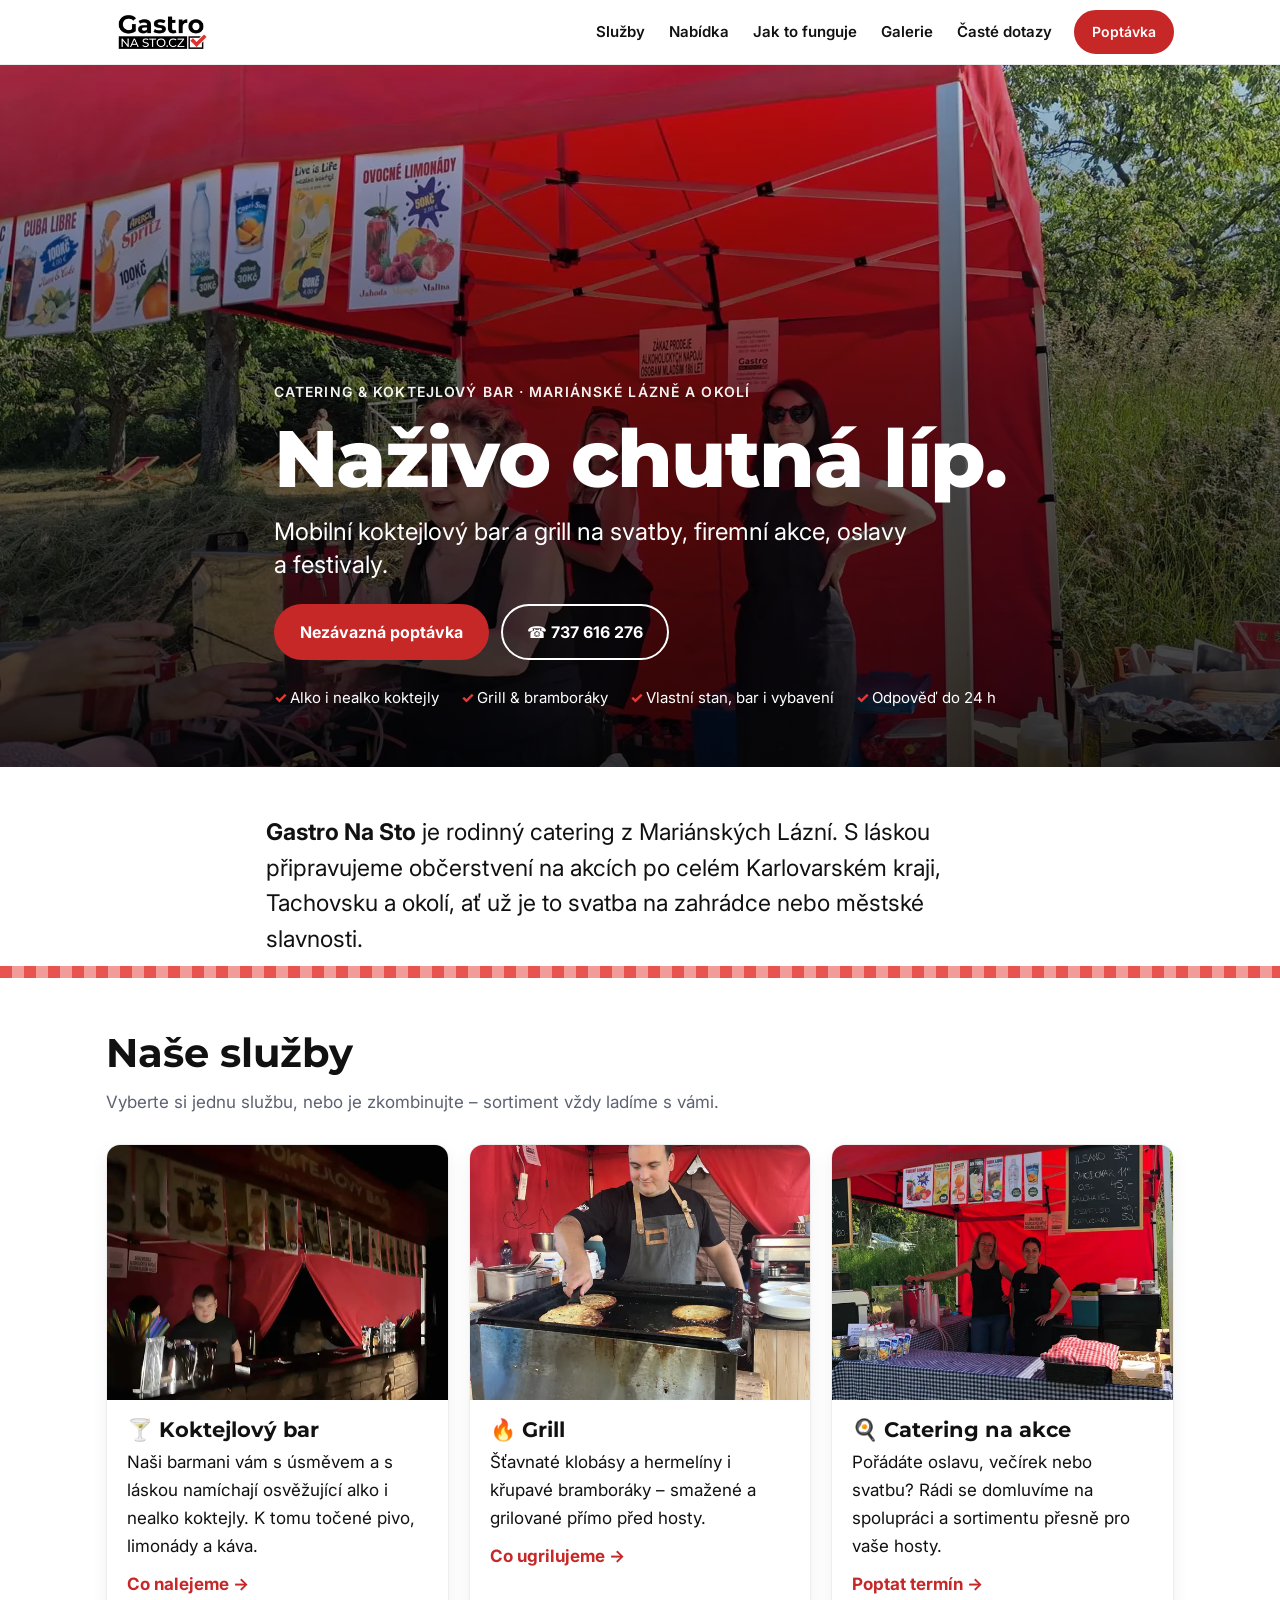
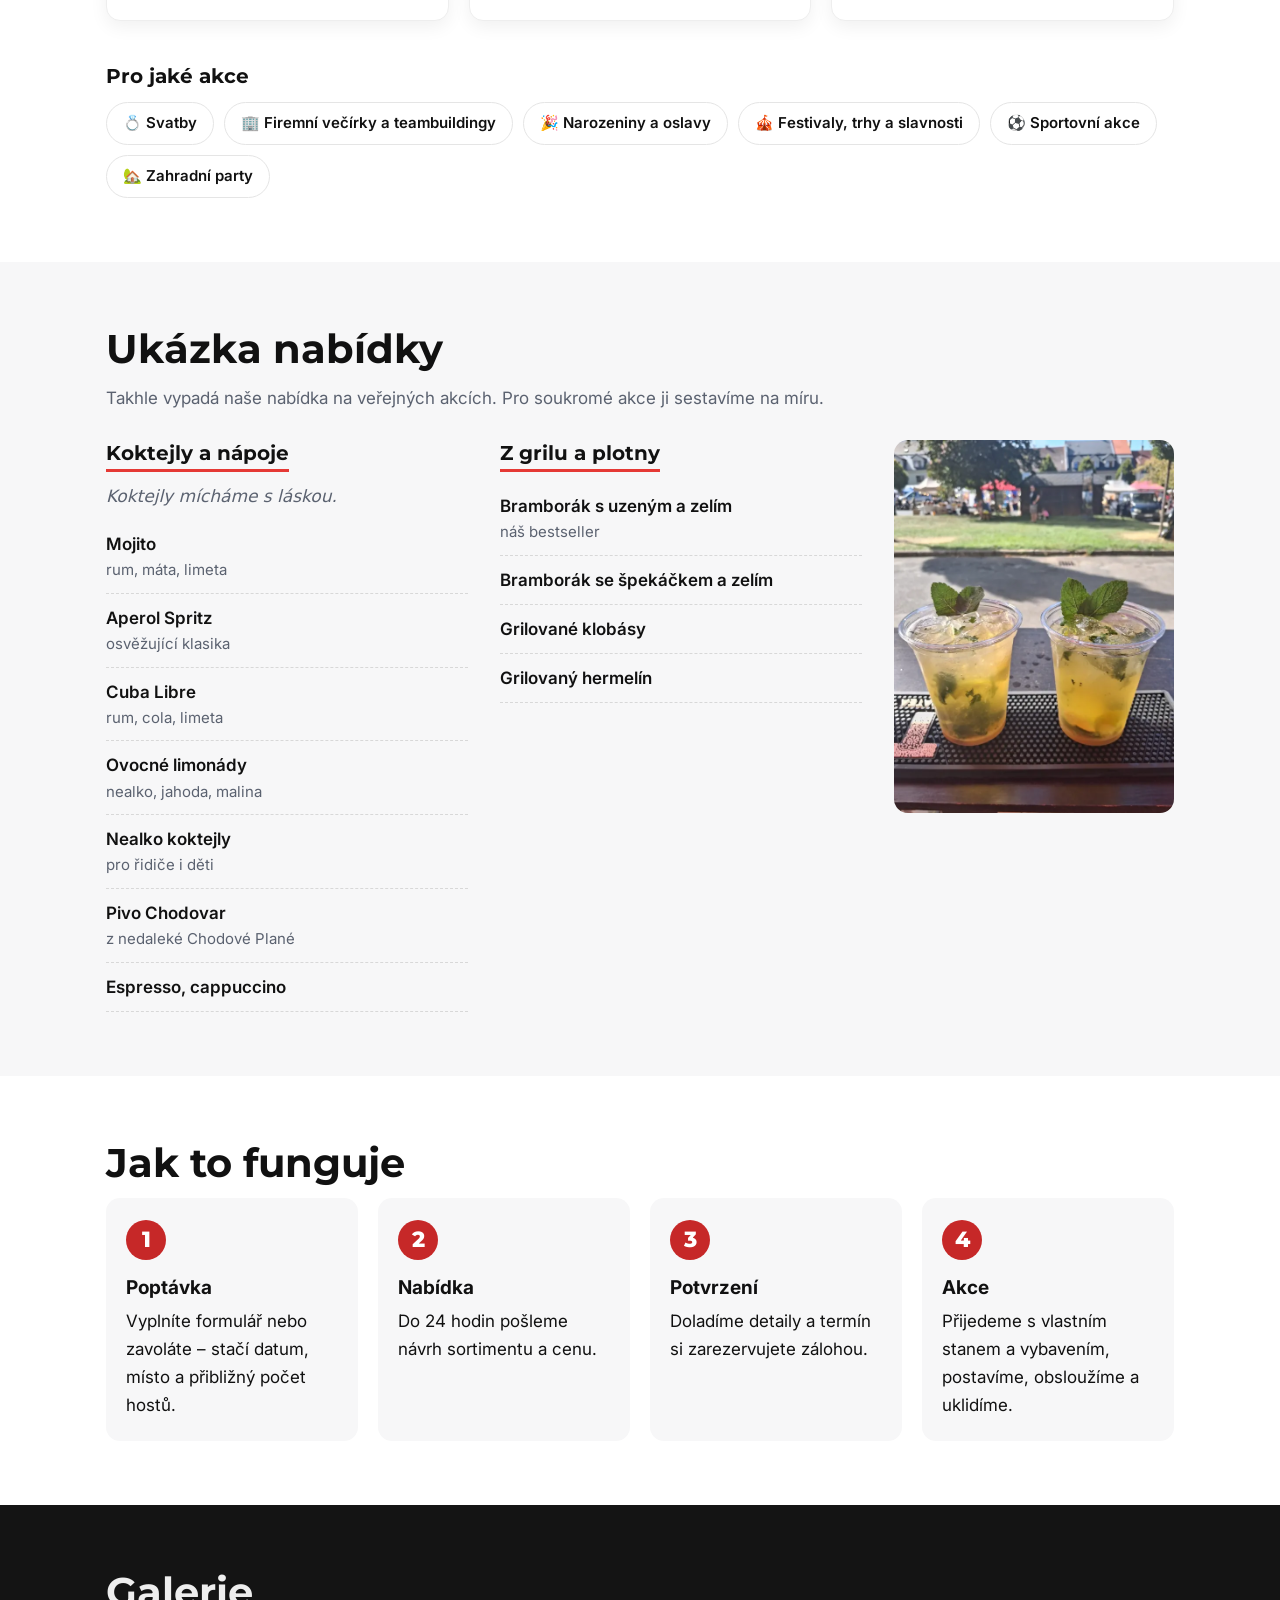
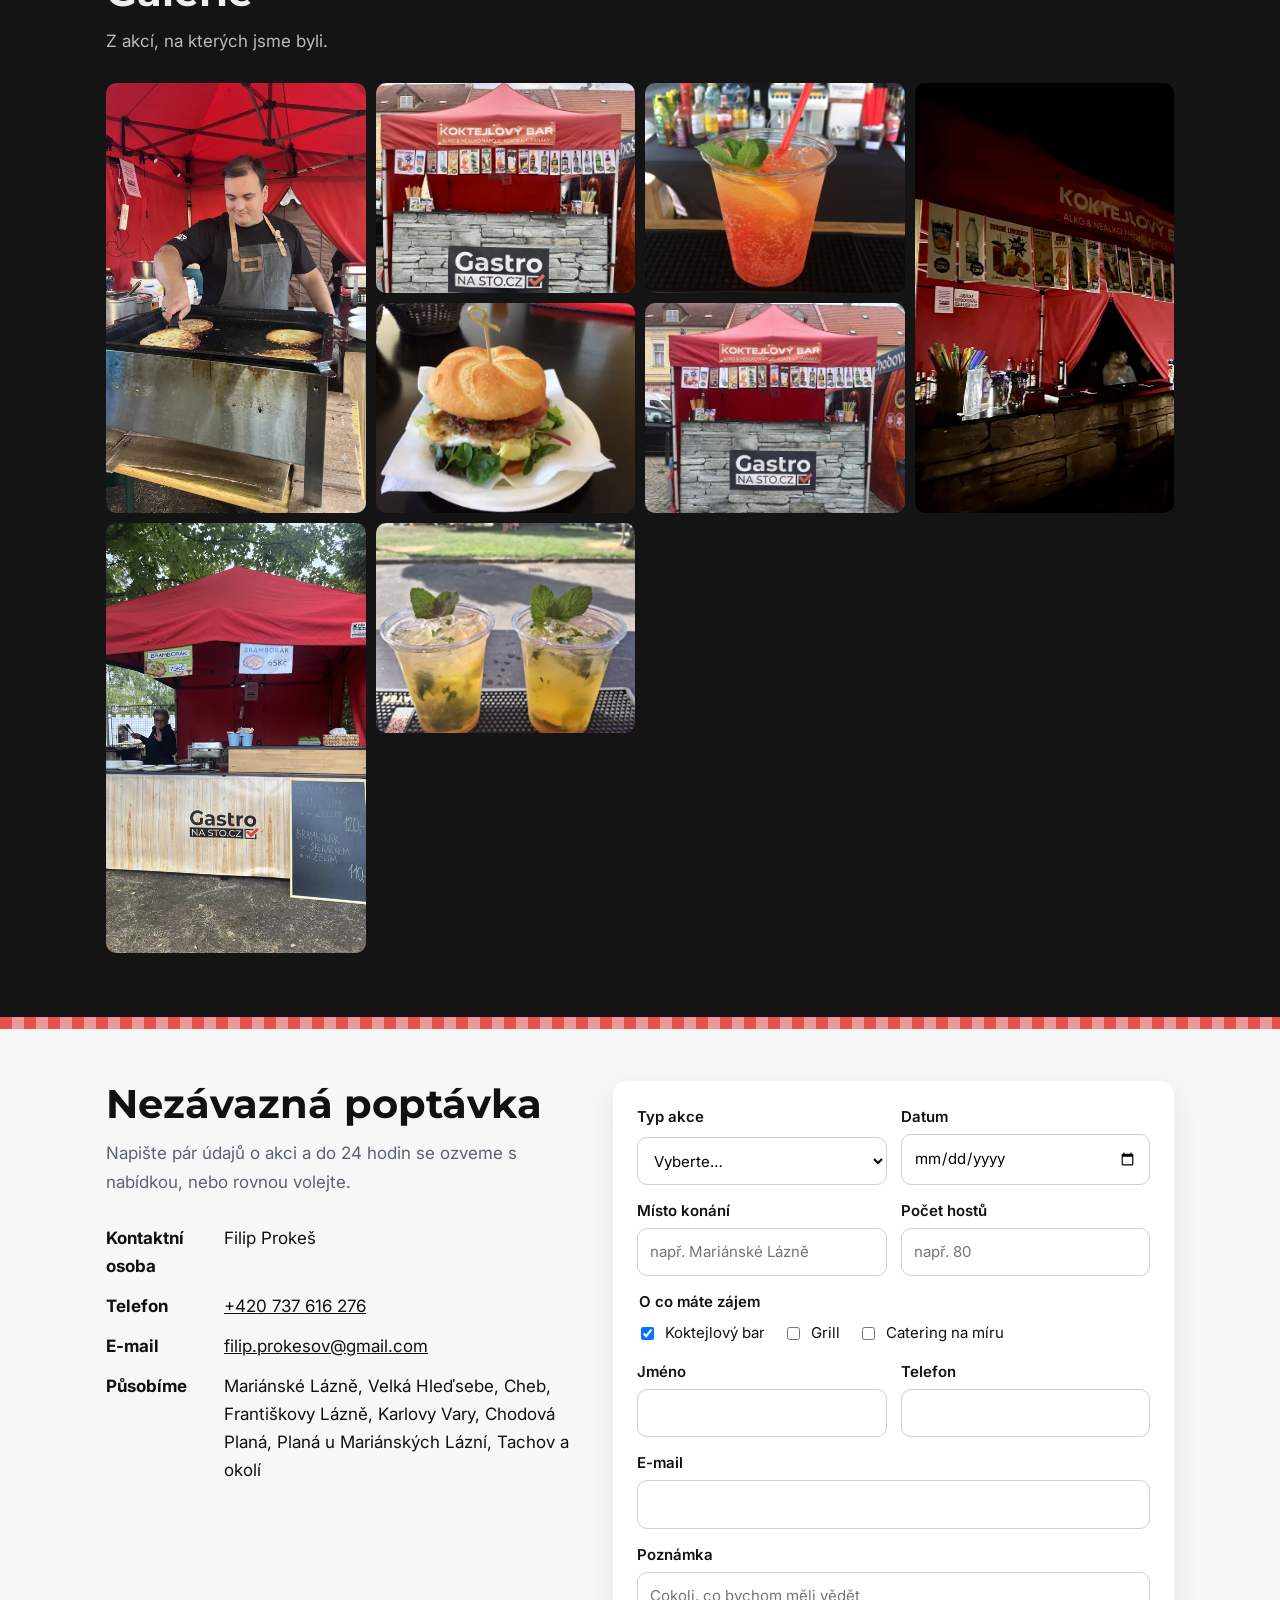
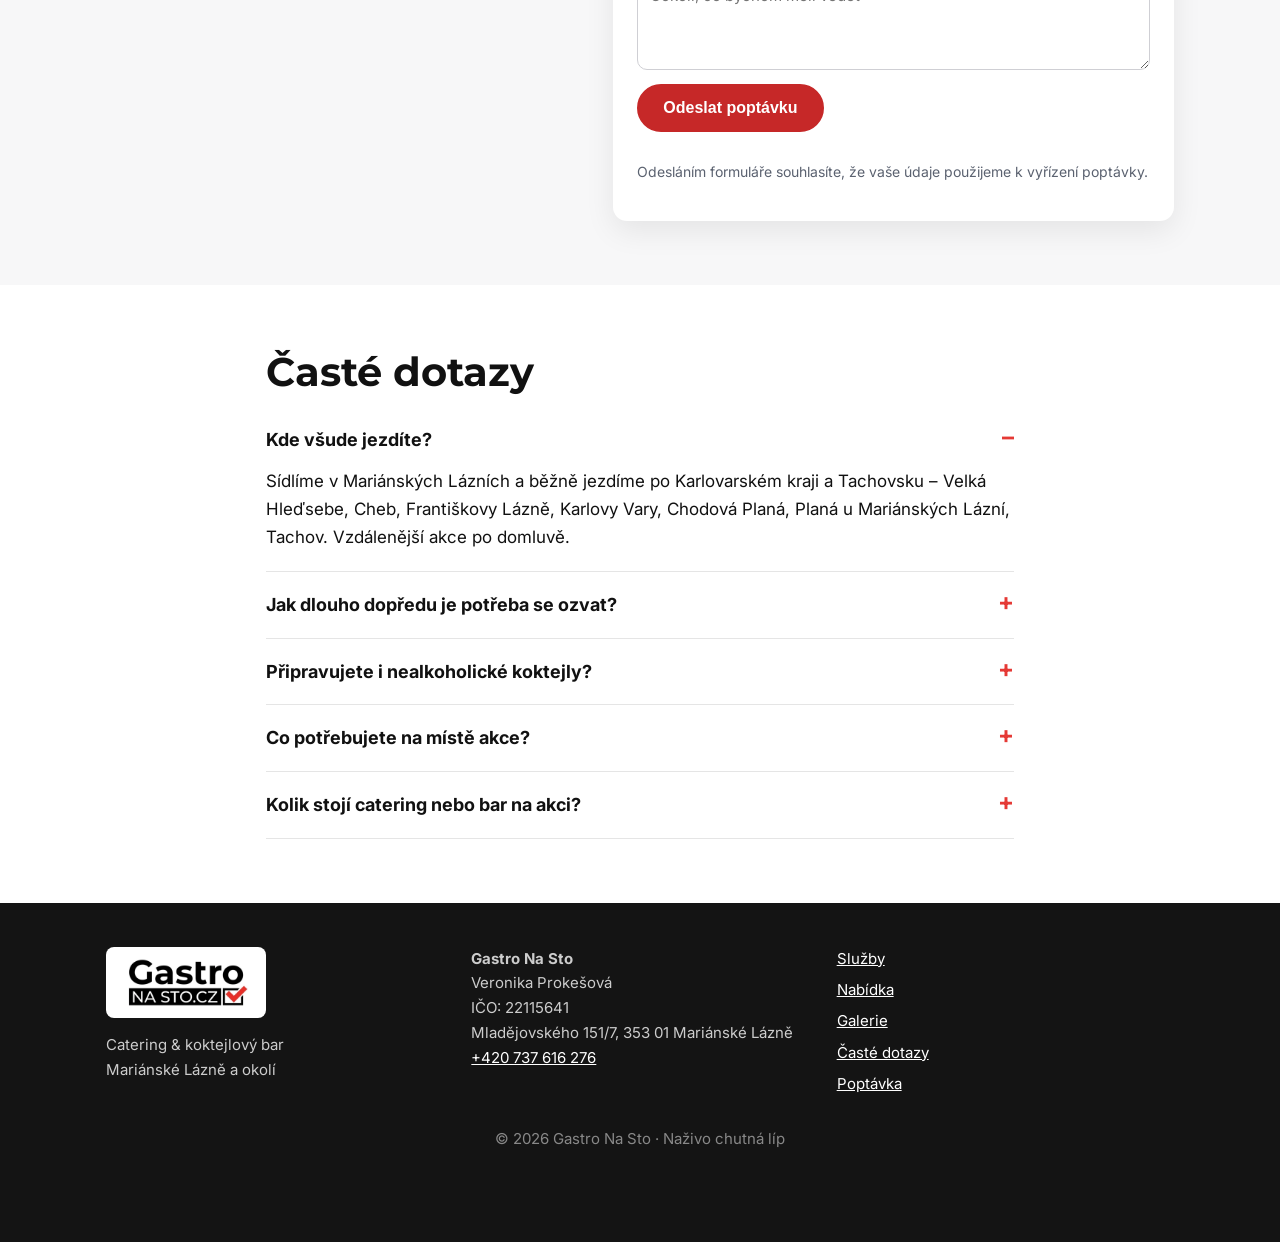
==== commit 7206347a: "Úpravy kontaktů: spojená věta, kontaktní osoba v seznamu Co-Authored-By: Claude Opus 5.5 (1M context" ====
--- a/navrh/index.html
+++ b/navrh/index.html
@@ -265,8 +265,9 @@
   <div class="gns-wrap form-wrap">
     <div>
       <h2>Nezávazná poptávka</h2>
-      <p class="lead">Napište pár údajů o akci a do <span data-todo>24 hodin</span> se ozveme s nabídkou. Nebo rovnou volejte. Kontaktní osobou je Filip Prokeš.</p>
+      <p class="lead">Napište pár údajů o akci a do <span data-todo>24 hodin</span> se ozveme s nabídkou, nebo rovnou volejte.</p>
       <ul class="contact">
+        <li><strong>Kontaktní osoba</strong><span>Filip Prokeš</span></li>
         <li><strong>Telefon</strong><a href="tel:+420737616276">+420 737 616 276</a></li>
         <li><strong>E-mail</strong><a href="mailto:filip.prokesov@gmail.com"><span data-todo>filip.prokesov@gmail.com</span></a></li>
         <li><strong>Působíme</strong><span>Mariánské Lázně, Velká Hleďsebe, Cheb, Františkovy Lázně, Karlovy Vary, Chodová Planá, Planá u Mariánských Lázní, Tachov a okolí</span></li>
@@ -330,7 +331,7 @@
     </div>
     <address>
       <strong>Gastro Na Sto</strong><br>
-      Provozovatel: Veronika Prokešová<br>
+      Veronika Prokešová<br>
       IČO: 22115641<br>
       Mladějovského 151/7, 353 01 Mariánské Lázně<br>
       <a href="tel:+420737616276">+420 737 616 276</a>
